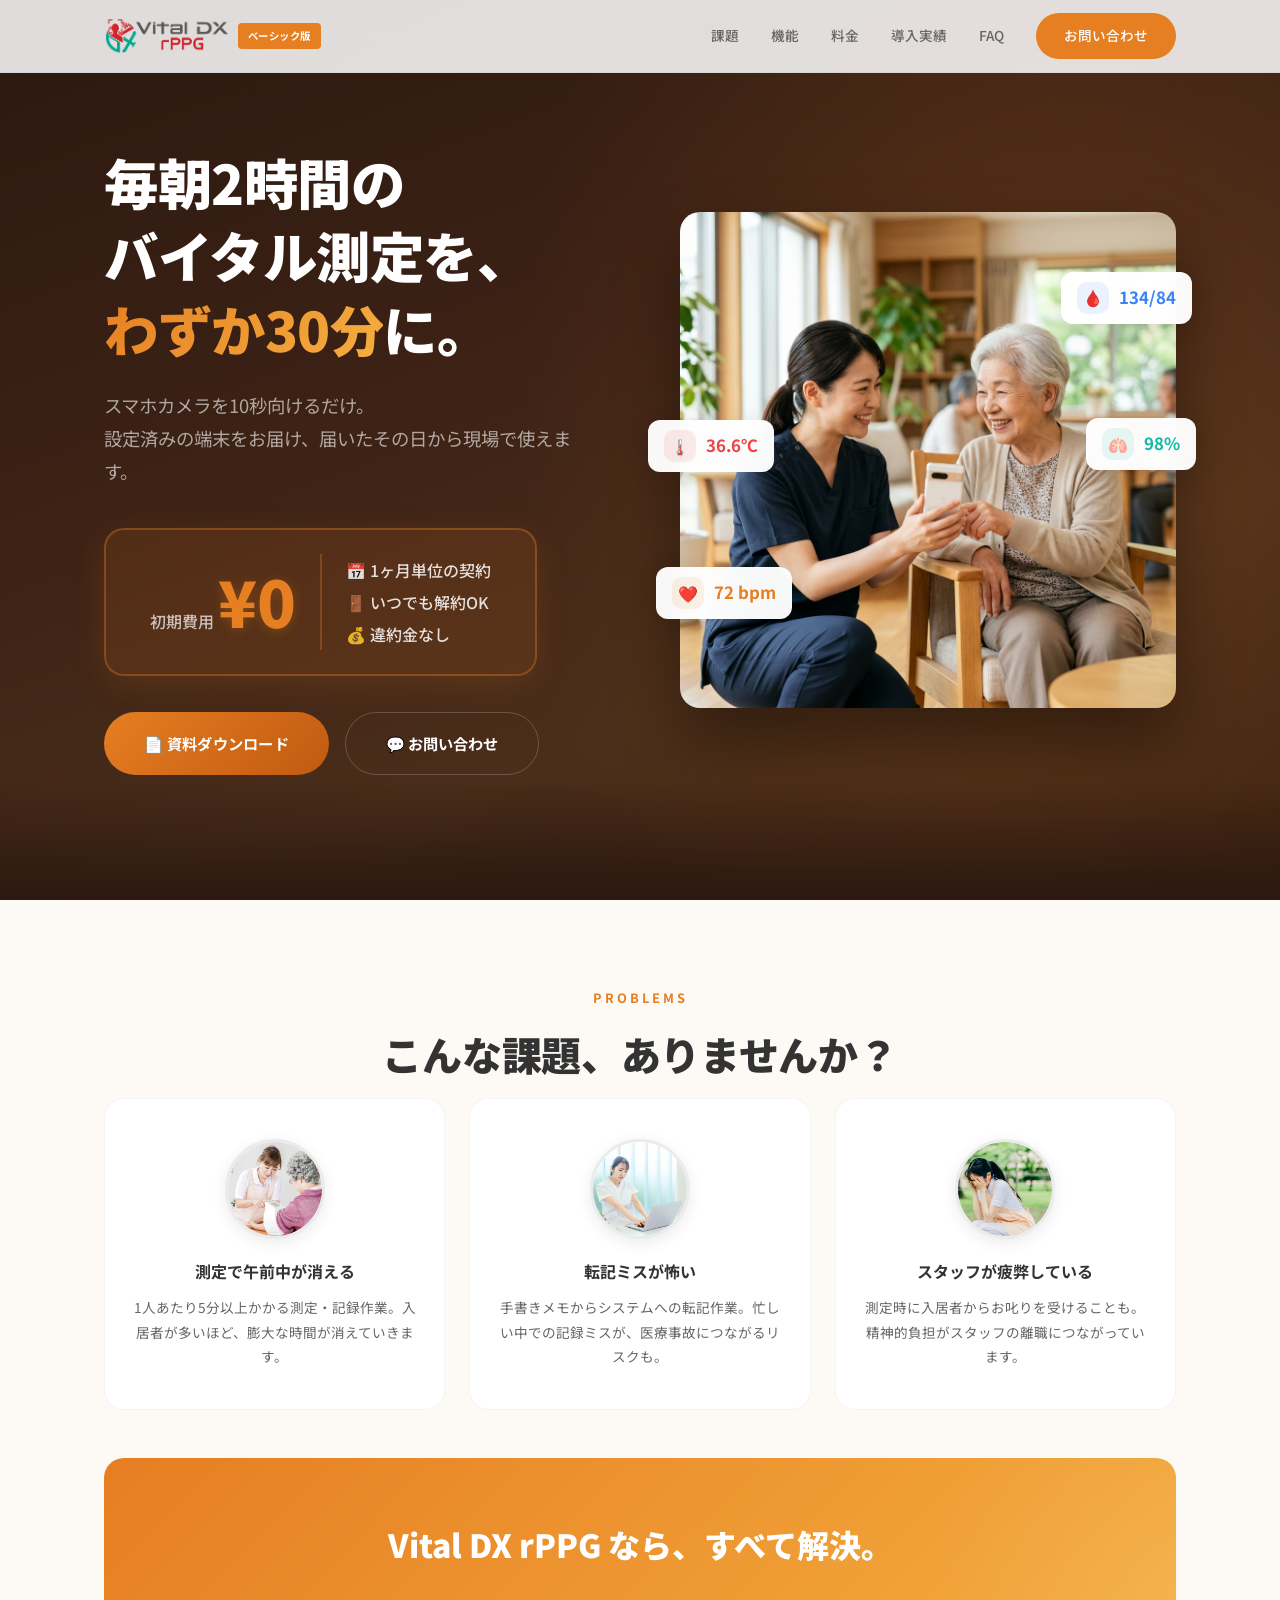
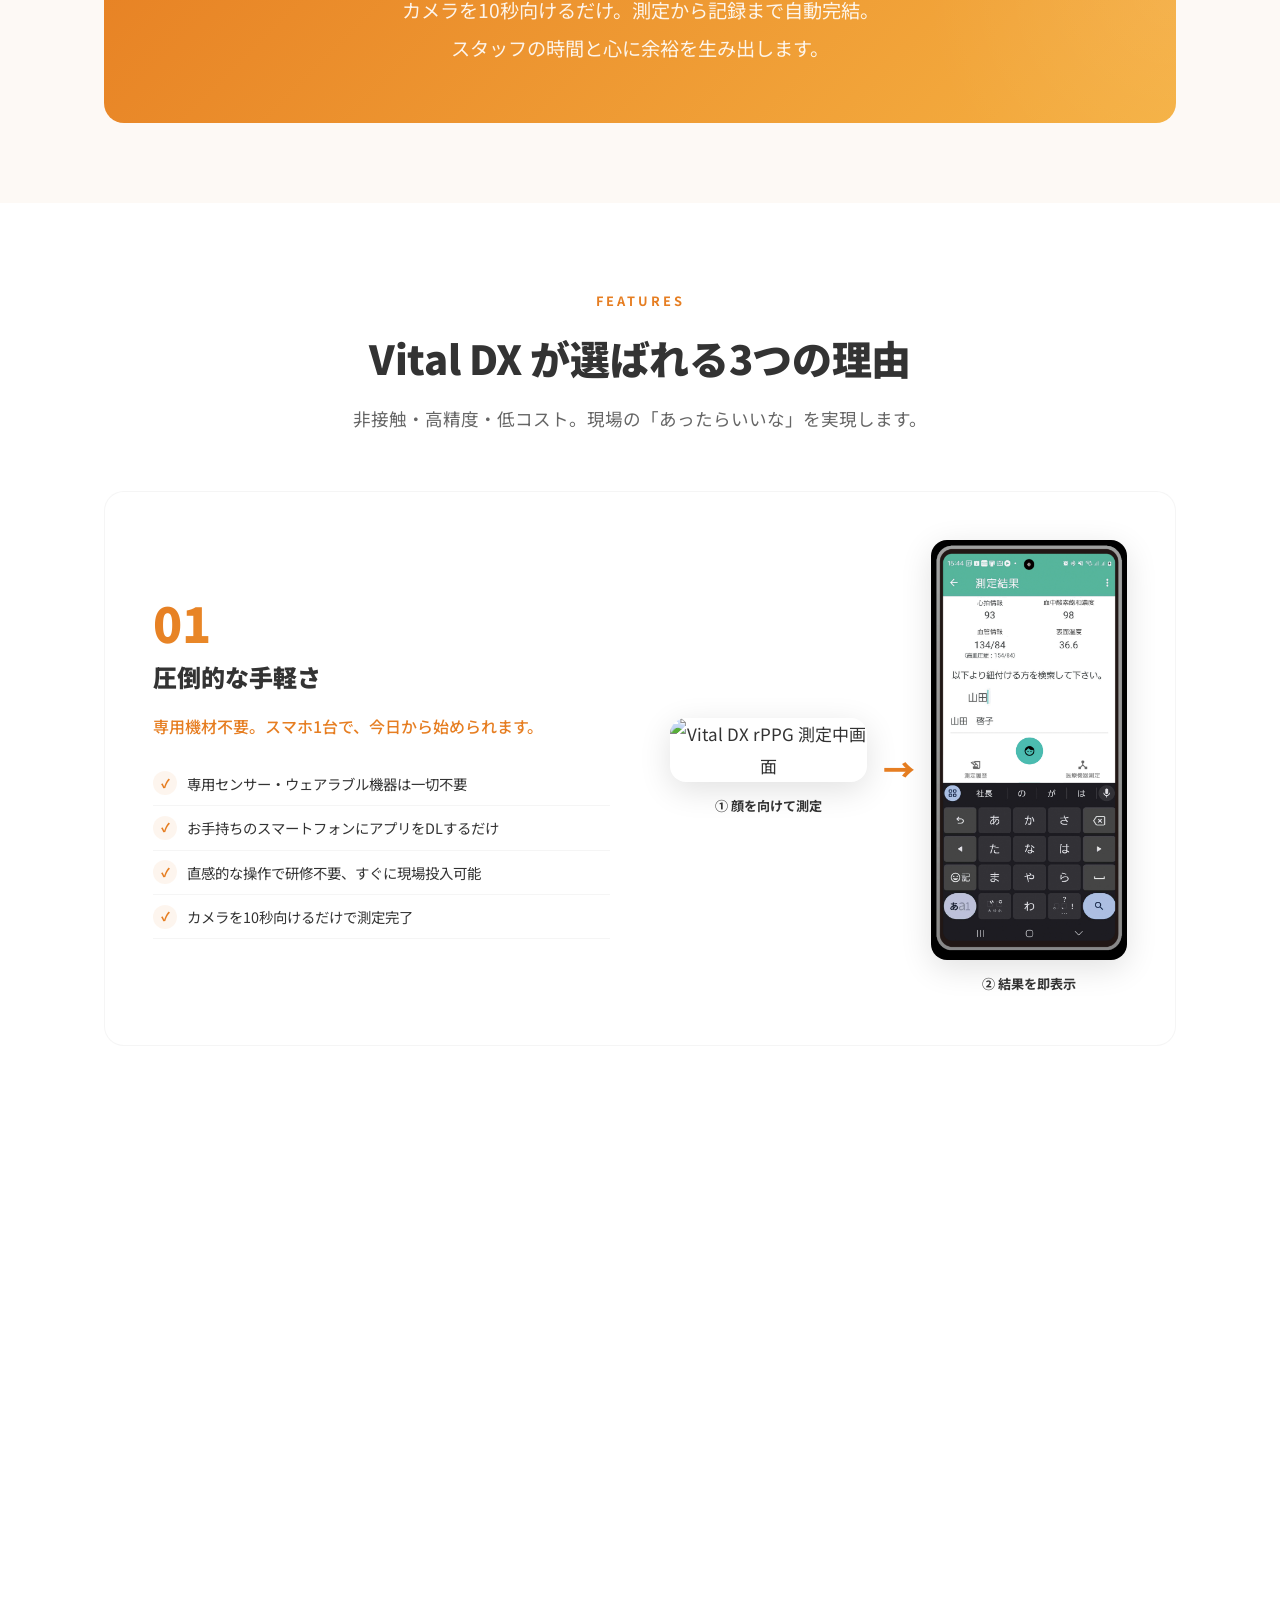
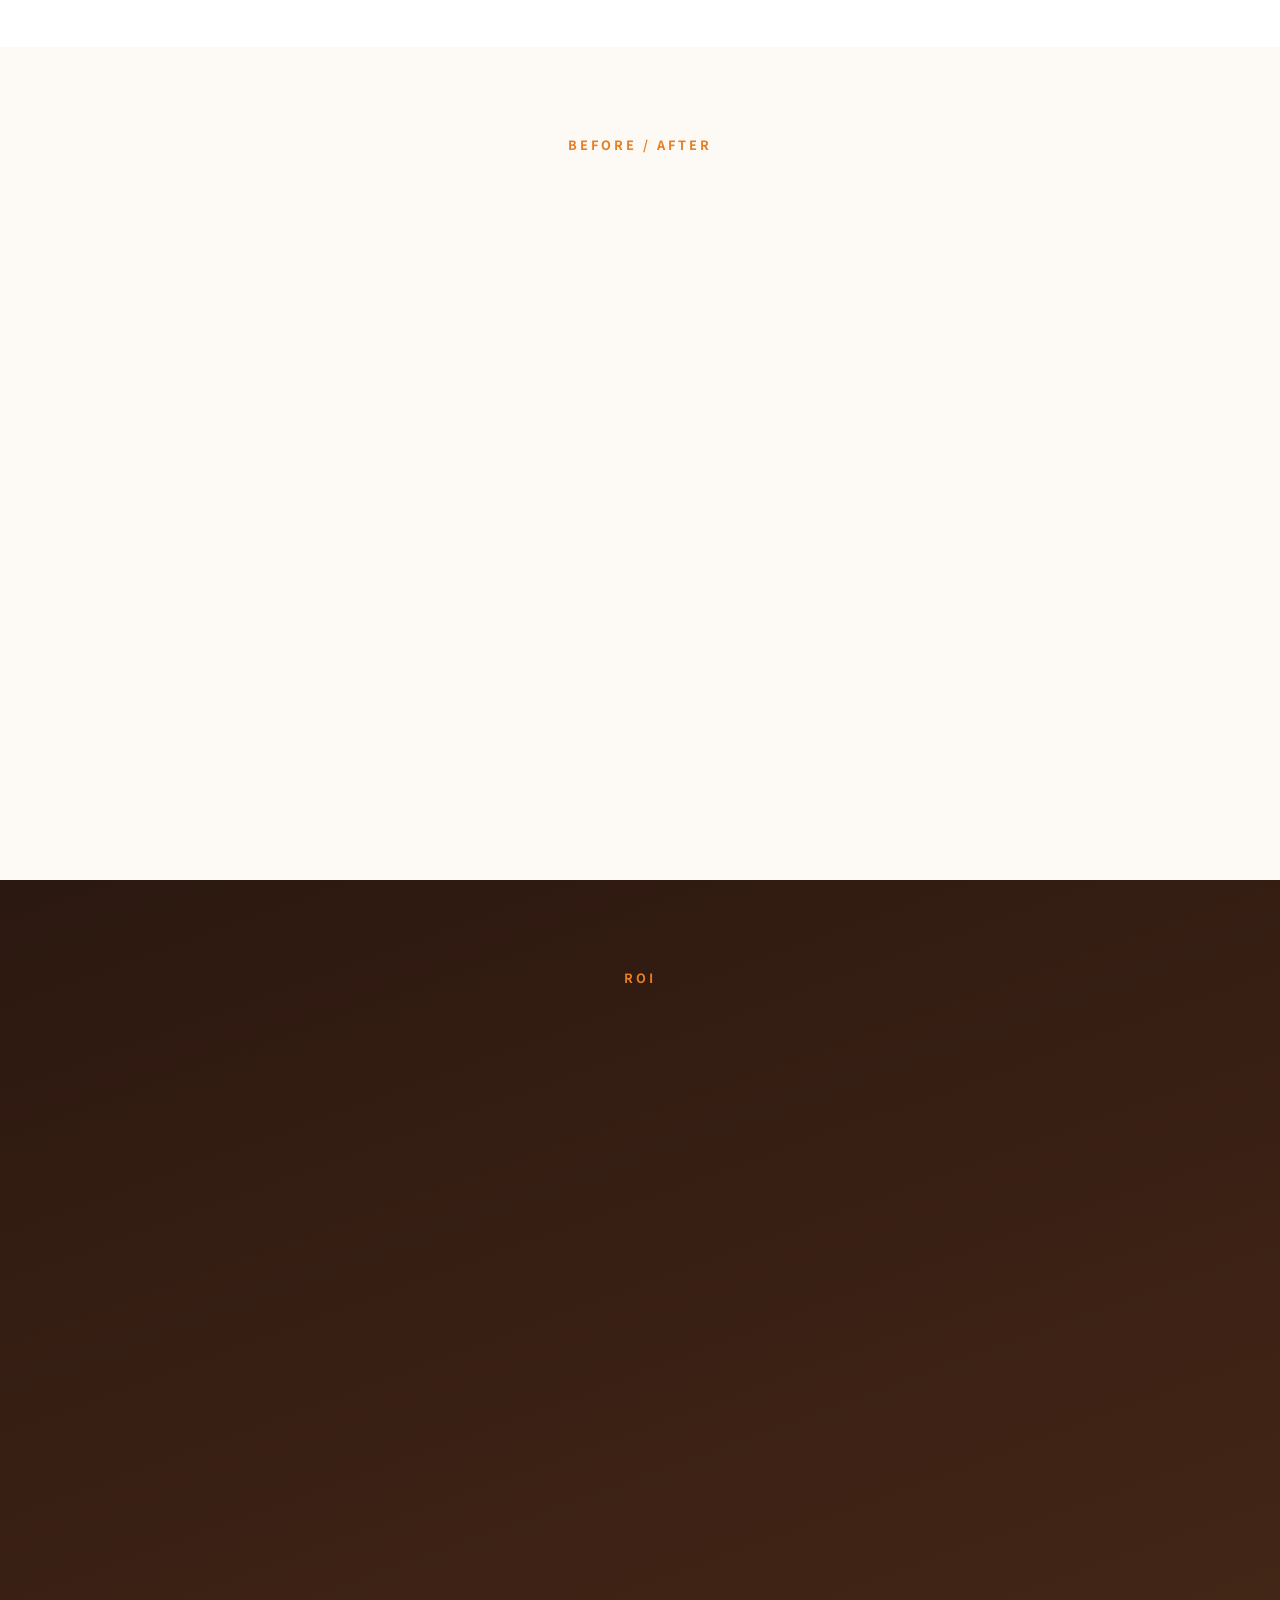
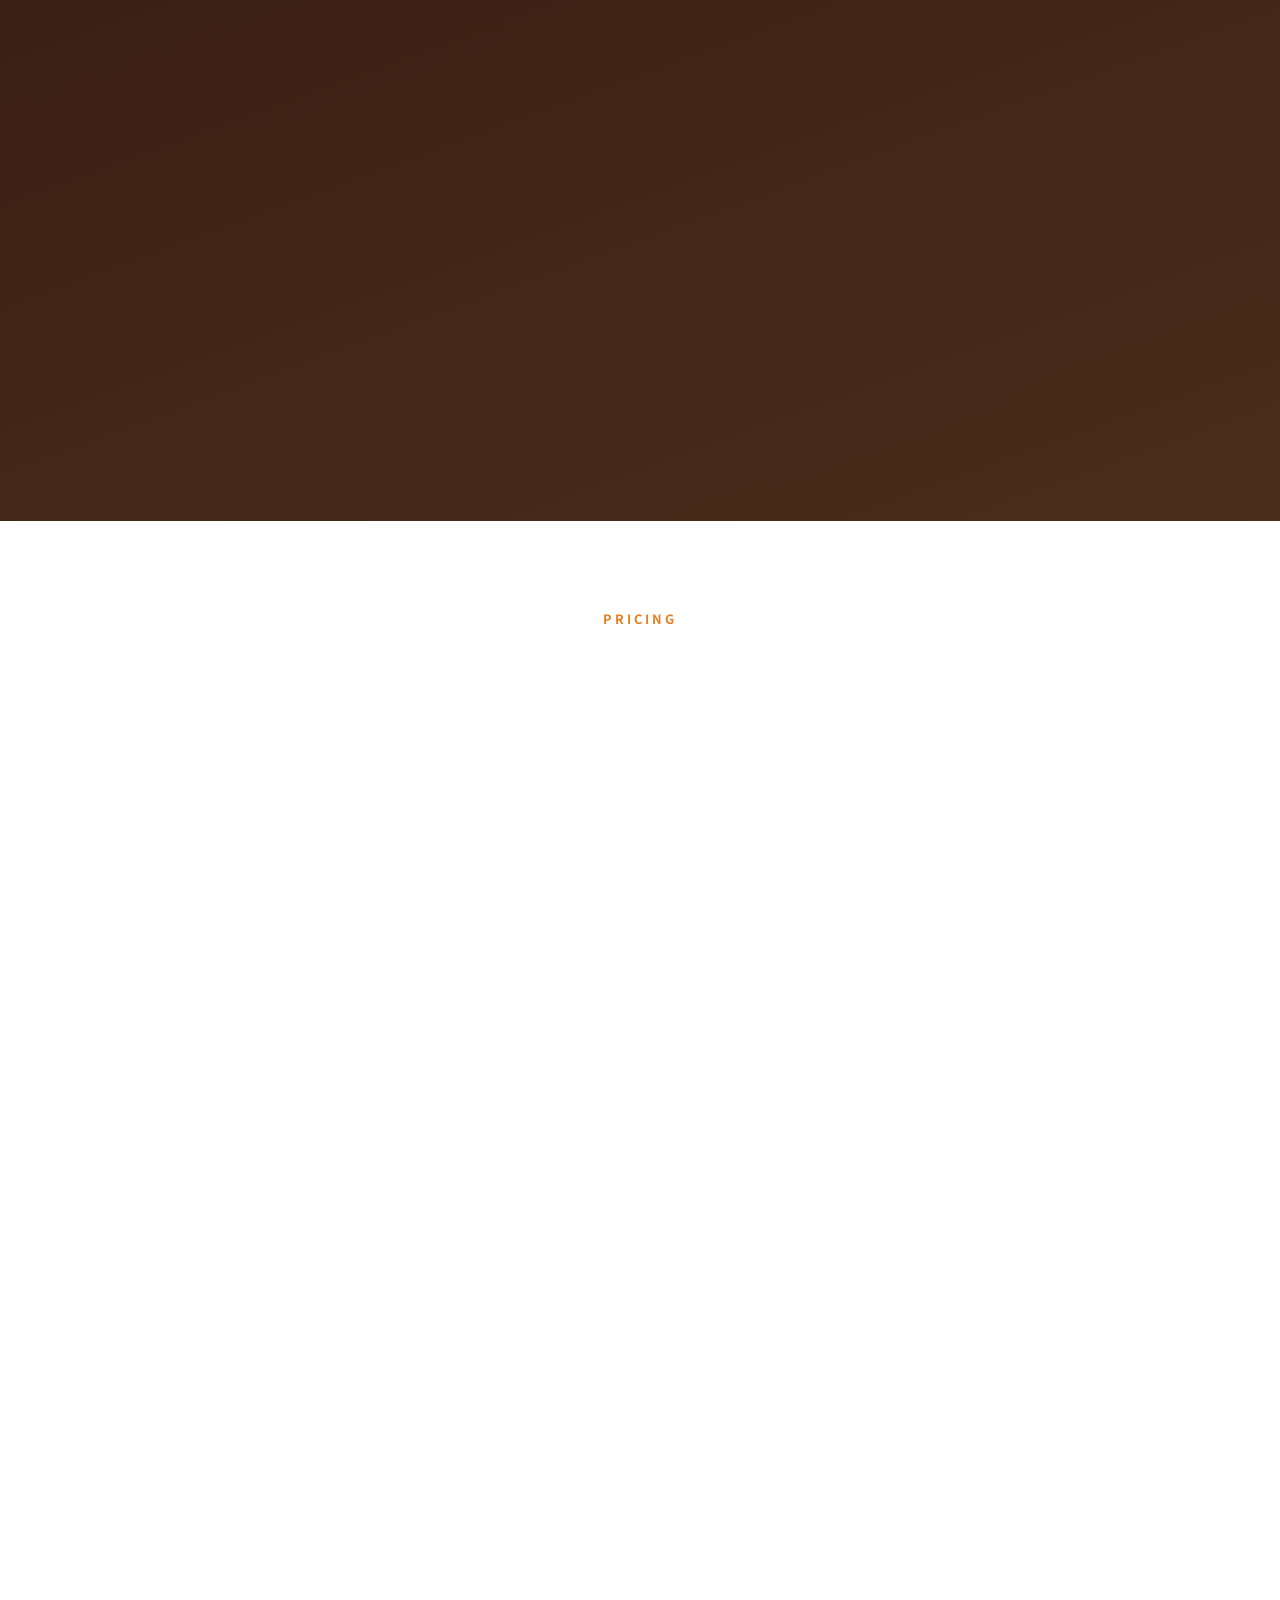
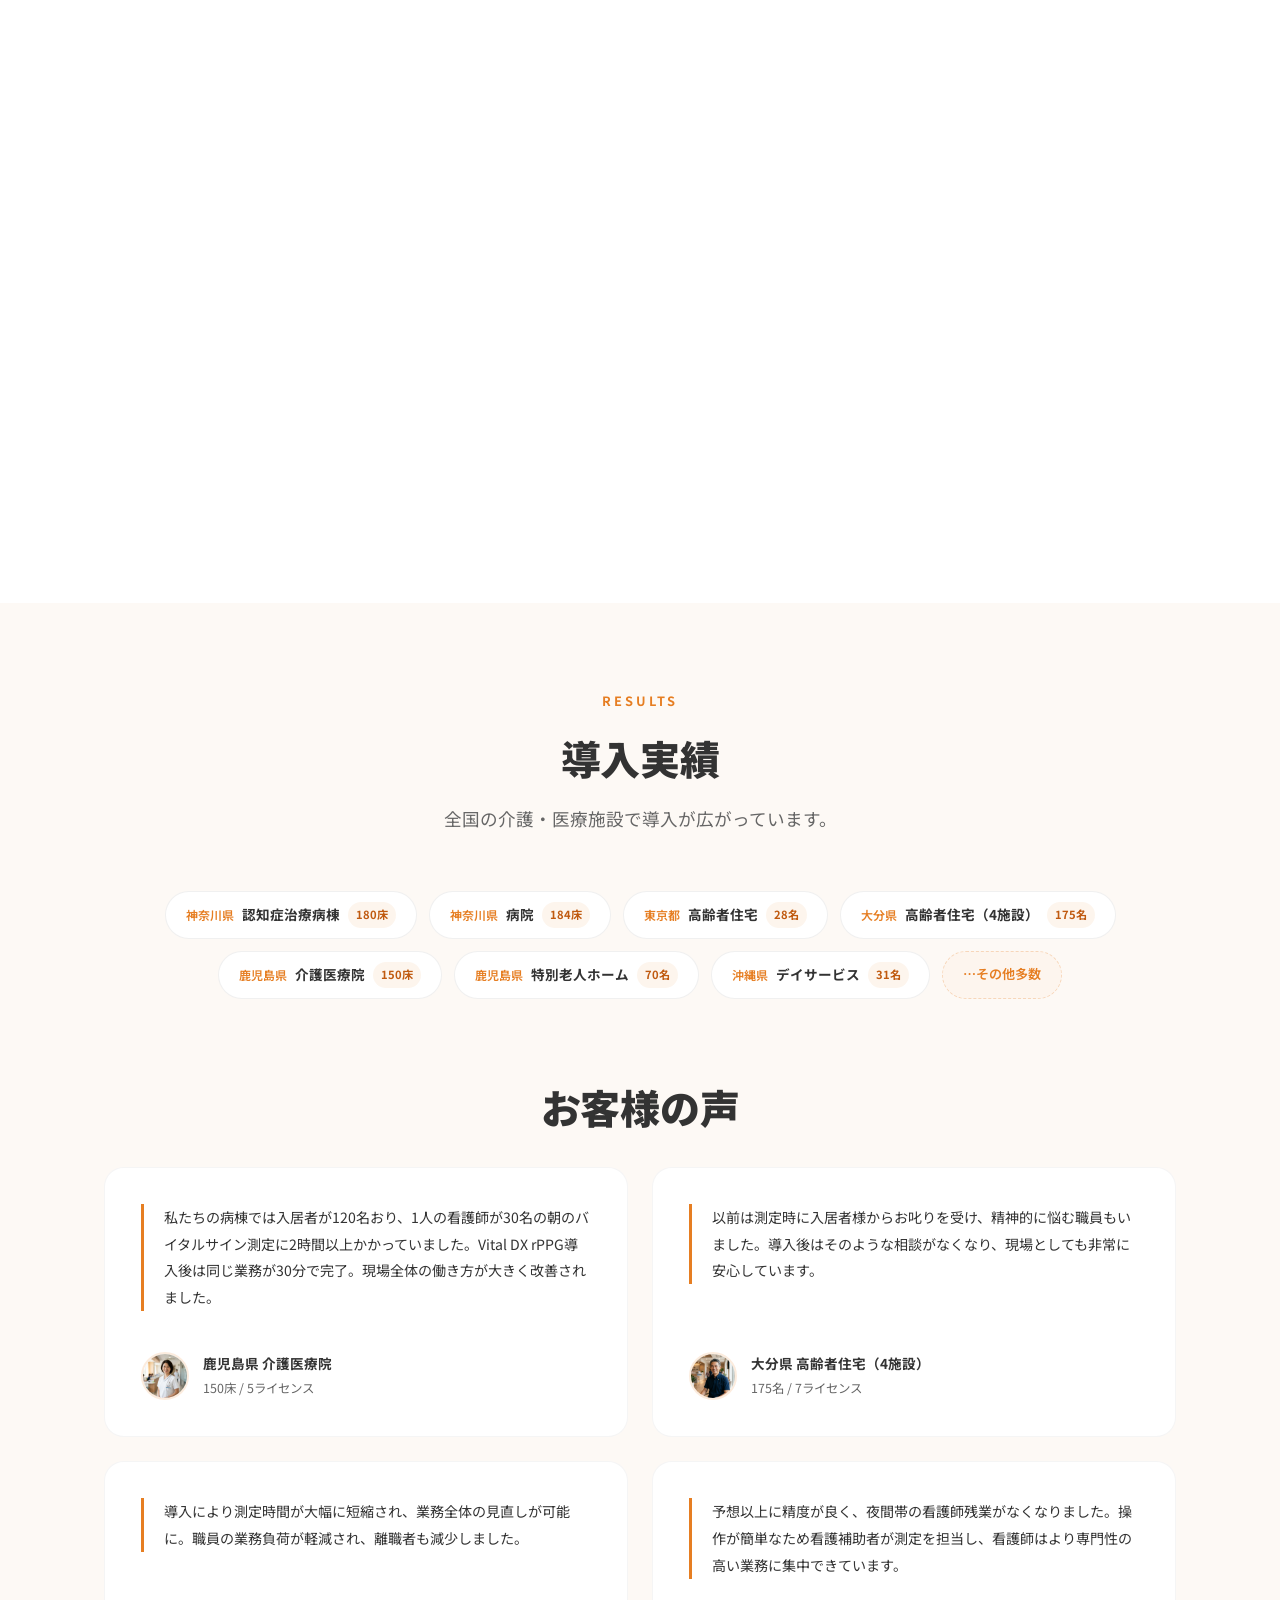
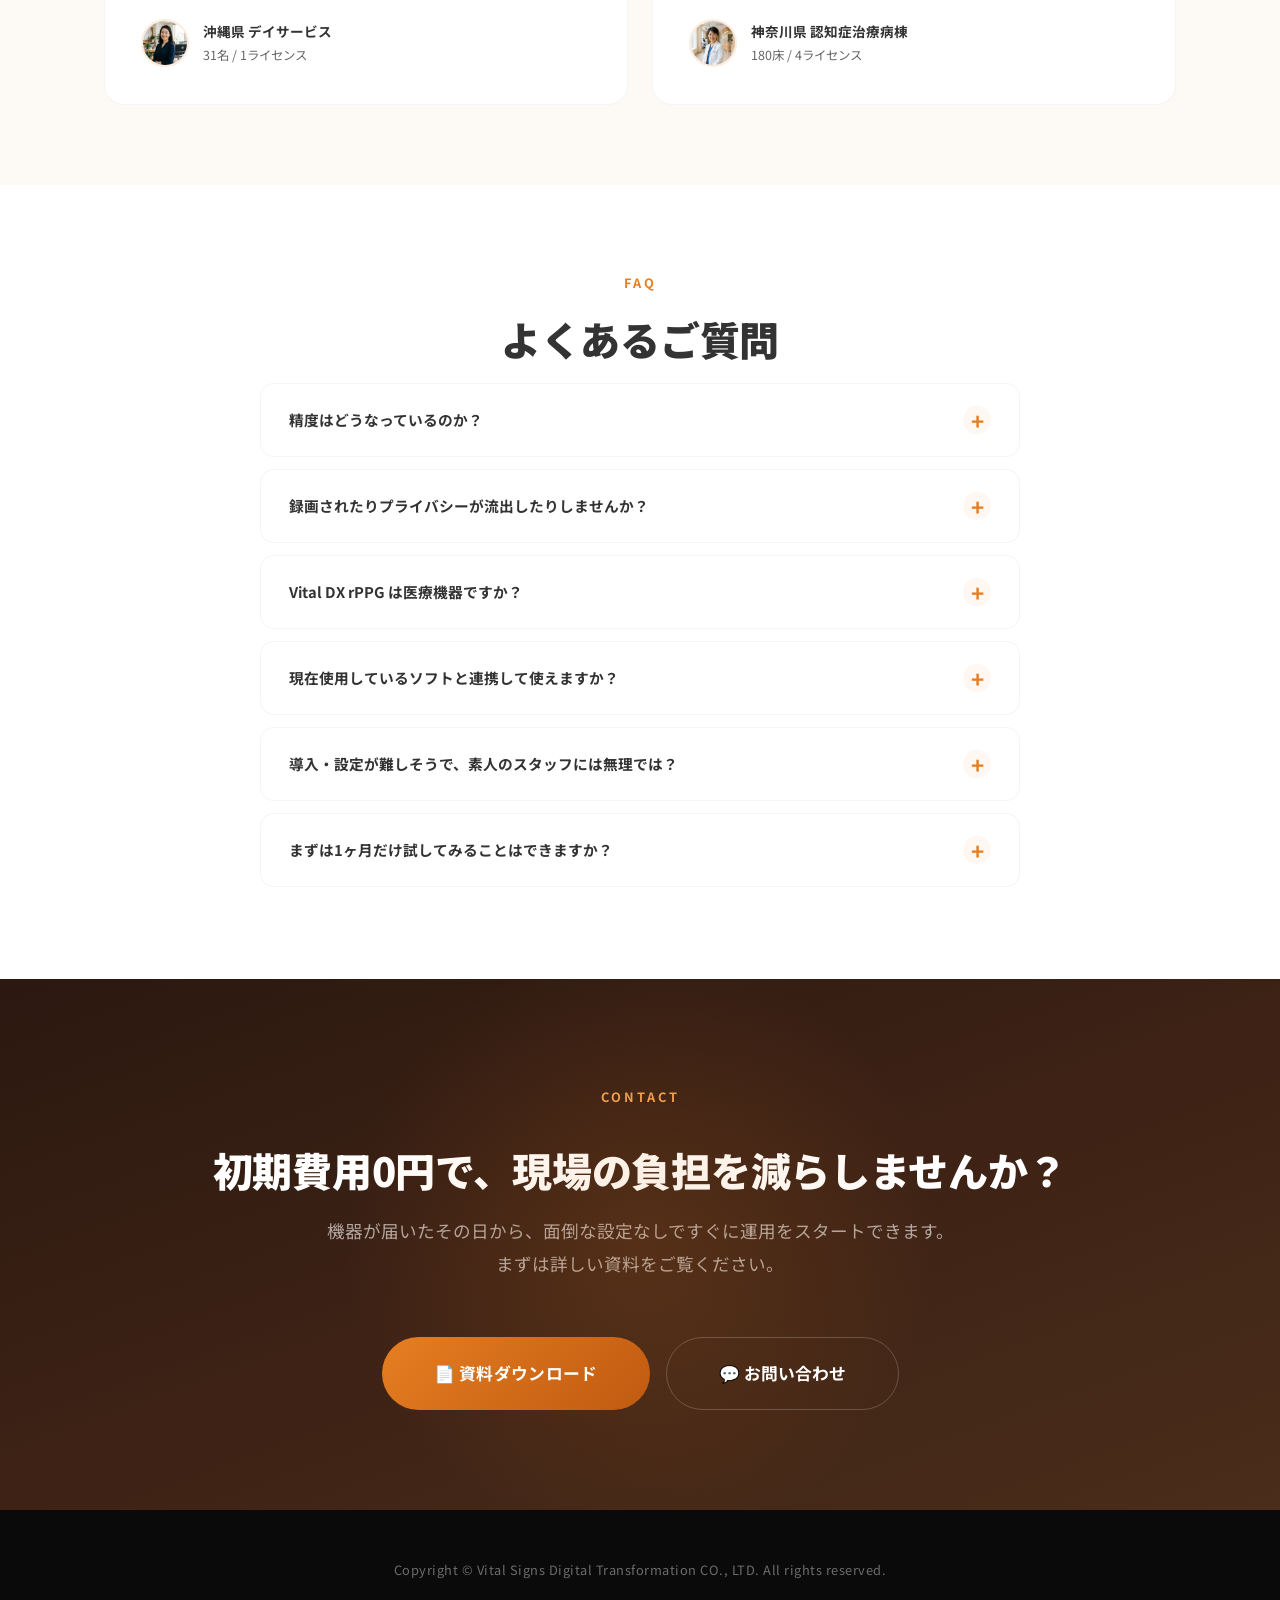
==== index.html @ c702f6b5 "Update index.html" ====
<!DOCTYPE html>
<html lang="ja">

<head>
  <meta charset="UTF-8">
  <meta name="viewport" content="width=device-width, initial-scale=1.0">
  <title>Vital DX rPPG | 非接触バイタル測定で介護現場を変える</title>
  <meta name="description" content="スマホカメラを10秒向けるだけ。バイタルサインの測定・記録を自動化し、介護スタッフの負担を大幅削減。初期費用¥0で今すぐ始められる介護DXクラウドサービス。">
  <link rel="stylesheet" href="styles.css">
</head>

<body>

  <header class="header" id="header">
    <div class="container">
      <a href="#" class="logo"><img src="images/logo/VitalDXrPPG-01.png" alt="Vital DX rPPG"
          class="logo-img"><span>ベーシック版</span></a>
      <nav class="nav" id="nav">
        <a href="#pain">課題</a>
        <a href="#features">機能</a>
        <a href="#pricing">料金</a>
        <a href="#results">導入実績</a>
        <a href="#faq">FAQ</a>
        <a href="https://forms.zohopublic.jp/vitaldx0/form/Untitled1/formperma/Fc3cBL9OxPFhltizhFcesuf-1lqNNftc95ltvo6Y7Xc"
          class="btn-nav" target="_blank">お問い合わせ</a>
      </nav>
      <button class="hamburger" id="hamburger" aria-label="メニュー"><span></span><span></span><span></span></button>
    </div>
  </header>

  <section class="hero" id="hero">
    <div class="container">
      <div class="hero-grid">
        <div class="hero-content">
          <h1>毎朝2時間の<br>バイタル測定を、<br><em>わずか30分</em>に。</h1>
          <p class="hero-sub">スマホカメラを10秒向けるだけ。<br>設定済みの端末をお届け、届いたその日から現場で使えます。</p>
          <div class="hero-price">
            <div style="text-align:center">
              <span class="label">初期費用</span>
              <span class="amount">¥0</span>
            </div>
            <div style="width:1.5px;align-self:stretch;background:rgba(230,126,34,.3)"></div>
            <div style="font-size:1rem;color:rgba(255,255,255,.85);line-height:2;font-weight:500">
              📅 1ヶ月単位の契約<br>🚪 いつでも解約OK<br>💰 違約金なし
            </div>
          </div>
          <div class="hero-cta">
            <a href="資料/vdxチラシ(軽).pdf" class="btn-primary" target="_blank">📄 資料ダウンロード</a>
            <a href="https://forms.zohopublic.jp/vitaldx0/form/Untitled1/formperma/Fc3cBL9OxPFhltizhFcesuf-1lqNNftc95ltvo6Y7Xc"
              class="btn-secondary" target="_blank">💬 お問い合わせ</a>
          </div>
        </div>
        <div class="hero-image">
          <img src="images/hero_v2.png" alt="Vital DX rPPGによる非接触バイタル測定">
          <div class="hero-float f1">
            <div class="icon green">❤️</div>
            <span style="font-size:1.05rem;font-weight:700;color:var(--primary)">72 bpm</span>
          </div>
          <div class="hero-float f2">
            <div class="icon blue">🩸</div>
            <span style="font-size:1.05rem;font-weight:700;color:#3b82f6">134/84</span>
          </div>
          <div class="hero-float f3">
            <div class="icon red">🌡️</div>
            <span style="font-size:1.05rem;font-weight:700;color:#ef4444">36.6℃</span>
          </div>
          <div class="hero-float f4">
            <div class="icon teal">🫁</div>
            <span style="font-size:1.05rem;font-weight:700;color:#14b8a6">98%</span>
          </div>
        </div>
      </div>
    </div>
  </section>

  <section class="section pain" id="pain">
    <div class="container text-center">
      <span class="section-label">PROBLEMS</span>
      <h2 class="section-title fade-in">こんな課題、ありませんか？</h2>
      <div class="pain-cards">
        <div class="pain-card fade-in">
          <div class="pain-img"><img src="images/problems-busy.jpg" alt="バイタル測定の様子"></div>
          <h3>測定で午前中が消える</h3>
          <p>1人あたり5分以上かかる測定・記録作業。入居者が多いほど、膨大な時間が消えていきます。</p>
        </div>
        <div class="pain-card fade-in">
          <div class="pain-img"><img src="images/problems-records.jpg" alt="記録作業の様子"></div>
          <h3>転記ミスが怖い</h3>
          <p>手書きメモからシステムへの転記作業。忙しい中での記録ミスが、医療事故につながるリスクも。</p>
        </div>
        <div class="pain-card fade-in">
          <div class="pain-img"><img src="images/problems-burnout.jpg" alt="スタッフの疲弊" style="object-position:45% 35%">
          </div>
          <h3>スタッフが疲弊している</h3>
          <p>測定時に入居者からお叱りを受けることも。精神的負担がスタッフの離職につながっています。</p>
        </div>
      </div>
      <div class="solution-box fade-in">
        <h3>Vital DX rPPG なら、すべて解決。</h3>
        <p>カメラを10秒向けるだけ。測定から記録まで自動完結。<br>スタッフの時間と心に余裕を生み出します。</p>
      </div>
    </div>
  </section>

  <section class="section" id="features">
    <div class="container">
      <div class="text-center">
        <span class="section-label">FEATURES</span>
        <h2 class="section-title fade-in">Vital DX が選ばれる3つの理由</h2>
        <p class="section-desc fade-in">非接触・高精度・低コスト。現場の「あったらいいな」を実現します。</p>
      </div>
      <div class="feature-detail fade-in">
        <div class="feature-detail-content">
          <div class="feature-num">01</div>
          <h3>圧倒的な手軽さ</h3>
          <p class="feature-lead">専用機材不要。スマホ1台で、今日から始められます。</p>
          <ul class="feature-list">
            <li>専用センサー・ウェアラブル機器は一切不要</li>
            <li>お手持ちのスマートフォンにアプリをDLするだけ</li>
            <li>直感的な操作で研修不要、すぐに現場投入可能</li>
            <li>カメラを10秒向けるだけで測定完了</li>
          </ul>
        </div>
        <div class="feature-detail-image">
          <div class="app-flow">
            <div class="app-flow-step">
              <img src="images/f_vdxrppg_ui-01.jpg" alt="Vital DX rPPG 測定中画面" class="app-screenshot">
              <span class="app-flow-label">① 顔を向けて測定</span>
            </div>
            <div class="app-flow-arrow">→</div>
            <div class="app-flow-step">
              <img src="images/f_vdxrppg_ui-03.jpg" alt="Vital DX rPPG 測定結果画面" class="app-screenshot">
              <span class="app-flow-label">② 結果を即表示</span>
            </div>
          </div>
        </div>
      </div>
      <div class="features-sub-grid fade-in">
        <div class="feature-sub-card">
          <div class="feature-num">02</div>
          <h3>高精度なAI解析</h3>
          <p class="feature-lead">最先端rPPG技術で非接触バイタル測定を実現</p>
          <div class="feature-tags">
            <span class="tag">rPPG技術</span>
            <span class="tag">心拍数</span>
            <span class="tag">血圧</span>
            <span class="tag">SpO2</span>
            <span class="tag">呼吸数</span>
          </div>
          <p class="feature-sub-text">カメラで撮影した顔の微細な色変化をAIが解析し、心拍数・血圧・SpO2・呼吸数を高精度に算出。接触型デバイスに匹敵する精度を、カメラだけで実現します。</p>
        </div>
        <div class="feature-sub-card">
          <div class="feature-num">03</div>
          <h3>運用コスト ¥0〜</h3>
          <p class="feature-lead">稟議不要・セルフ導入で、リスクなくDX化</p>
          <div class="feature-tags">
            <span class="tag">初期費用¥0</span>
            <span class="tag">稟議不要</span>
            <span class="tag">即日導入</span>
          </div>
          <p class="feature-sub-text">ベーシック版は初期費用¥0、月額¥28,000/ライセンス。高額な機器投資や複雑な導入プロセスは不要。申し込んだその日から測定を開始できます。</p>
        </div>
      </div>
      <div class="section-cta fade-in">
        <a href="資料/vdxチラシ(軽).pdf" class="btn-primary" target="_blank">📄 資料ダウンロード</a>
      </div>
    </div>
  </section>

  <section class="section before-after" id="before-after">
    <div class="container">
      <div class="text-center">
        <span class="section-label">BEFORE / AFTER</span>
        <h2 class="section-title fade-in">導入で、現場はこう変わる</h2>
        <p class="section-desc fade-in">午前中のスケジュールが劇的に改善。生まれた時間を、入居者のケアに。</p>
      </div>
      <div class="gantt-section fade-in" id="ganttSection">
        <div class="gantt-block">
          <div class="gantt-label gantt-label-before" id="ganttLabel">❌ 導入前</div>
          <div class="gantt-chart">
            <div class="gantt-timeline">
              <span>7:00</span><span>8:00</span><span>9:00</span><span>10:00</span><span>11:00</span><span>12:00</span>
            </div>
            <div class="gantt-row"><span class="gantt-name">Aさん</span>
              <div class="gantt-bars">
                <div class="gantt-bar vital anim-bar" data-before-left="10" data-before-width="24" data-after-left="10"
                  data-after-width="6">バイタルサイン<br>測定</div>
                <div class="gantt-bar other anim-bar" data-before-left="36" data-before-width="20" data-after-left="18"
                  data-after-width="20">口腔ケア</div>
                <div class="gantt-bar rec anim-bar" data-before-left="58" data-before-width="22" data-after-left="40"
                  data-after-width="22">レクレーション</div>
                <div class="gantt-bar desk anim-bar" data-before-left="82" data-before-width="16" data-after-left="64"
                  data-after-width="10">記録</div>
                <div class="gantt-bar qol anim-bar effect-bar" data-before-left="76" data-before-width="0"
                  data-after-left="76" data-after-width="24">時間創出</div>
              </div>
            </div>
            <div class="gantt-row"><span class="gantt-name">Bさん</span>
              <div class="gantt-bars">
                <div class="gantt-bar vital anim-bar" data-before-left="6" data-before-width="28" data-after-left="6"
                  data-after-width="6">バイタルサイン<br>測定</div>
                <div class="gantt-bar other anim-bar" data-before-left="36" data-before-width="24" data-after-left="14"
                  data-after-width="24">入浴介助</div>
                <div class="gantt-bar rec anim-bar" data-before-left="62" data-before-width="20" data-after-left="40"
                  data-after-width="22">レクレーション</div>
                <div class="gantt-bar desk anim-bar" data-before-left="84" data-before-width="14" data-after-left="64"
                  data-after-width="10">申送り</div>
                <div class="gantt-bar qol anim-bar effect-bar" data-before-left="76" data-before-width="0"
                  data-after-left="76" data-after-width="24">時間創出</div>
              </div>
            </div>
            <div class="gantt-row"><span class="gantt-name">Cさん</span>
              <div class="gantt-bars">
                <div class="gantt-bar vital anim-bar" data-before-left="14" data-before-width="26" data-after-left="14"
                  data-after-width="6">バイタルサイン<br>測定</div>
                <div class="gantt-bar other anim-bar" data-before-left="42" data-before-width="18" data-after-left="22"
                  data-after-width="18">処置</div>
                <div class="gantt-bar rec anim-bar" data-before-left="62" data-before-width="20" data-after-left="42"
                  data-after-width="22">見守り</div>
                <div class="gantt-bar desk anim-bar" data-before-left="84" data-before-width="14" data-after-left="66"
                  data-after-width="10">記録</div>
                <div class="gantt-bar qol anim-bar effect-bar" data-before-left="78" data-before-width="0"
                  data-after-left="78" data-after-width="22">時間創出</div>
              </div>
            </div>
          </div>
          <div class="gantt-effects" id="ganttEffects">
            <div class="gantt-effect effect1">
              <span class="effect-icon">⏱️</span>
              <span class="effect-label">効果①</span>
              <span class="effect-text">測定時間を大幅短縮<br>5分 → わずか10秒</span>
            </div>
            <div class="gantt-effect effect2">
              <span class="effect-icon">💡</span>
              <span class="effect-label">効果②</span>
              <span class="effect-text">業務の前倒しによる新たな<br>業務時間を創出</span>
            </div>
            <div class="gantt-effect effect3">
              <span class="effect-icon">🕐</span>
              <span class="effect-label">効果③</span>
              <span class="effect-text">業務の前倒しにより<br>新しい時間を確保</span>
            </div>
          </div>
        </div>
      </div>
      <div class="gantt-legend fade-in">
        <span><i class="dot vital"></i>バイタルサイン測定（従来）</span>
        <span><i class="dot vital-after"></i>非接触測定（導入後）</span>
        <span><i class="dot other"></i>ケア業務</span>
        <span><i class="dot rec"></i>レクレーション・見守り</span>
        <span><i class="dot qol"></i>新たな業務時間の創出</span>
      </div>
    </div>
  </section>

  <section class="section roi-section" id="roi">
    <div class="container">
      <div class="text-center">
        <span class="section-label">ROI</span>
        <h2 class="section-title fade-in">導入したその月から、元が取れる。</h2>
        <p class="section-desc fade-in">初期費用¥0。月額コストを上回る削減効果が、初月から生まれます。</p>
      </div>

      <div class="roi-chart-block fade-in">
        <h3 class="roi-chart-heading">導入効果のメリット 〜工数・コスト削減〜 <small>（30名規模の施設の場合）</small></h3>

        <div class="roi-chart-layout">
          <div class="roi-bar-group">
            <div class="roi-bar-label">導入前</div>
            <div class="roi-bar roi-bar-before" style="height:260px">
              <div class="roi-bar-segment seg-vital" style="flex:5">
                <span>バイタル測定</span>
                <strong>2時間</strong>
              </div>
              <div class="roi-bar-segment seg-record" style="flex:1.5">
                <span>記録・入力</span>
              </div>
            </div>
            <div class="roi-bar-total">計 約2.5時間</div>
          </div>

          <div class="roi-chart-center">
            <div class="roi-reduction-badge">
              <span class="roi-reduction-sub">業務時間</span>
              <span class="roi-reduction-num"><span class="count-up" data-target="75">0</span><small>%</small></span>
              <span class="roi-reduction-text">短縮!!</span>
            </div>
            <div class="roi-chart-arrow">
              <svg width="80" height="24" viewBox="0 0 80 24">
                <path d="M0 12h68l-8-8M68 12l-8 8" fill="none" stroke="var(--primary)" stroke-width="2.5"
                  stroke-linecap="round" stroke-linejoin="round" />
              </svg>
            </div>
          </div>

          <div class="roi-bar-group">
            <div class="roi-bar-label roi-bar-label-after">導入後</div>
            <div class="roi-bar roi-bar-after" style="height:65px">
              <div class="roi-bar-segment seg-vital-after">
                <strong>30分</strong>
              </div>
            </div>
            <div class="roi-bar-total roi-bar-total-after">計 約30分</div>
          </div>

          <div class="roi-chart-features">
            <div class="roi-feature-point">
              <span class="roi-fp-num">効果1</span>
              <span class="roi-fp-text">1人あたりの測定時間<br><strong>5分 → わずか10秒</strong></span>
            </div>
            <div class="roi-feature-point">
              <span class="roi-fp-num">効果2</span>
              <span class="roi-fp-text">記録・入力作業を自動化<br><strong>手書き・転記が不要に</strong></span>
            </div>
            <div class="roi-feature-point">
              <span class="roi-fp-num">効果3</span>
              <span class="roi-fp-text">年間の削減時間<br><strong><span class="count-up"
                    data-target="548">0</span>時間</strong>（1日90分×365日）</span>
            </div>
          </div>
        </div>

        <div class="roi-cost-divider"></div>
        <h4 class="roi-cost-heading">💰 月額コストの比較</h4>
        <div class="roi-cost-layout">
          <div class="roi-cost-bar-group">
            <div class="roi-cost-tag roi-cost-tag-before">導入前</div>
            <div class="roi-cost-bar roi-cost-before">
              <div class="roi-cost-fill" style="width:100%">
                <span>人件費</span>
              </div>
              <div class="roi-cost-amount">月額 約<strong>91,000</strong>円</div>
            </div>
          </div>
          <div class="roi-cost-bar-group">
            <div class="roi-cost-tag roi-cost-tag-after">導入後</div>
            <div class="roi-cost-bar roi-cost-after">
              <div class="roi-cost-fill roi-cost-fill-license" style="width:47%">
                <span>ライセンス</span>
              </div>
              <div class="roi-cost-fill roi-cost-fill-op" style="width:15%">
                <span>運用</span>
              </div>
              <div class="roi-cost-amount">月額 約<strong>43,000</strong>円</div>
            </div>
          </div>
          <div class="roi-cost-result">
            <span class="roi-cost-result-label">毎月の削減額</span>
            <span class="roi-cost-result-num">約<span class="count-up"
                data-target="48">0</span>,000円<small>おトク</small></span>
            <span class="roi-cost-result-sub">年間換算 約57万円の削減効果</span>
          </div>
        </div>
      </div>

    </div>
  </section>

  <section class="section" id="pricing">
    <div class="container text-center">
      <span class="section-label">PRICING</span>
      <h2 class="section-title fade-in">料金プラン</h2>
      <p class="section-desc fade-in">初期費用¥0・年間縛りなし。1ヶ月単位の契約で、リスクなく始められます。</p>
      <div class="pricing-grid">
        <div class="price-card recommended fade-in">
          <div class="price-badge">おすすめ・まずはここから</div>
          <h3>ベーシック版</h3>
          <p class="subtitle">セルフ導入・稟議不要</p>
          <div class="price">¥0<small> / 初期費用</small></div>
          <p class="monthly">月額 ¥28,000<small style="font-weight:400;color:var(--text-light)"> /ライセンス</small></p>
          <ul>
            <li>非接触バイタル測定（基本機能）</li>
            <li>セルフ導入ですぐ開始</li>
            <li>スマホアプリで簡単操作</li>
            <li class="disabled">導入支援・サポート<span class="option-tag">オプション</span></li>
            <li class="disabled">介護記録ソフト連携<span class="option-tag">オプション</span></li>
            <li class="disabled">異常時通知（LINE等）<span class="option-tag">オプション</span></li>
            <li class="disabled">CSVダウンロード<span class="option-tag">オプション</span></li>
            <li class="disabled">データ保存・測定回数<span class="limit-tag">上限あり</span></li>
          </ul>
          <div class="contract-note basic-note">
            <p>🔓 年間縛りなし ｜ 📅 1ヶ月単位 ｜ 🚪 いつでも解約OK ｜ 💰 違約金なし</p>
          </div>
          <a href="https://forms.zohopublic.jp/vitaldx0/form/Untitled1/formperma/Fc3cBL9OxPFhltizhFcesuf-1lqNNftc95ltvo6Y7Xc"
            class="btn-primary" target="_blank">お問い合わせ →</a>
        </div>
        <div class="price-card premium fade-in">
          <div class="price-badge premium-badge">全機能・フルサポート</div>
          <h3>プレミアム版</h3>
          <p class="subtitle">導入支援・全機能標準付帯</p>
          <div class="price">¥700,000<small> / 初期費用</small></div>
          <p class="monthly">月額 応相談<small style="font-weight:400;color:var(--text-light)"> /施設</small></p>
          <ul>
            <li>非接触バイタル測定（フル機能）</li>
            <li class="highlight-feature">専任担当によるVIP導入支援</li>
            <li class="highlight-feature">介護記録ソフト連携 標準付帯</li>
            <li class="highlight-feature">異常時通知（LINE等）標準付帯</li>
            <li class="highlight-feature">CSVダウンロード 標準付帯</li>
            <li class="highlight-feature">CDC機能 標準付帯</li>
            <li class="highlight-feature">データ保存 永久・無制限</li>
            <li class="highlight-feature">測定回数 無制限</li>
            <li class="highlight-feature">月末レポート郵送</li>
          </ul>
          <div class="contract-note premium-note">
            <p>📋 年間契約 ｜ 専任担当による手厚いサポート付き</p>
          </div>
          <a href="https://zcform.jp/glxtX" class="btn-outline" target="_blank">お問い合わせ →</a>
        </div>
      </div>

      <h3 class="steps-title fade-in">かんたん3ステップで導入</h3>
      <div class="steps fade-in">
        <div class="step">
          <div class="step-icon">📝</div>
          <div class="step-num-sub">STEP 1</div>
          <h4>お申し込み</h4>
          <p>Webフォームから<br>最短1分で完了</p>
        </div>
        <div class="step-arrow">→</div>
        <div class="step">
          <div class="step-icon">📦</div>
          <div class="step-num-sub">STEP 2</div>
          <h4>機器の到着</h4>
          <p>設定済みの端末を<br>お届け</p>
        </div>
        <div class="step-arrow">→</div>
        <div class="step">
          <div class="step-icon">🚀</div>
          <div class="step-num-sub">STEP 3</div>
          <h4>即日開始</h4>
          <p>届いたその日から<br>すぐ使える</p>
        </div>
      </div>
    </div>
  </section>

  <section class="section results" id="results">
    <div class="container">
      <div class="text-center">
        <span class="section-label">RESULTS</span>
        <h2 class="section-title fade-in">導入実績</h2>
        <p class="section-desc fade-in">全国の介護・医療施設で導入が広がっています。</p>
      </div>

      <div class="facility-strip fade-in">
        <div class="facility-pill">
          <span class="pill-location">神奈川県</span>
          <span class="pill-name">認知症治療病棟</span>
          <span class="pill-scale">180床</span>
        </div>
        <div class="facility-pill">
          <span class="pill-location">神奈川県</span>
          <span class="pill-name">病院</span>
          <span class="pill-scale">184床</span>
        </div>
        <div class="facility-pill">
          <span class="pill-location">東京都</span>
          <span class="pill-name">高齢者住宅</span>
          <span class="pill-scale">28名</span>
        </div>
        <div class="facility-pill">
          <span class="pill-location">大分県</span>
          <span class="pill-name">高齢者住宅（4施設）</span>
          <span class="pill-scale">175名</span>
        </div>
        <div class="facility-pill">
          <span class="pill-location">鹿児島県</span>
          <span class="pill-name">介護医療院</span>
          <span class="pill-scale">150床</span>
        </div>
        <div class="facility-pill">
          <span class="pill-location">鹿児島県</span>
          <span class="pill-name">特別老人ホーム</span>
          <span class="pill-scale">70名</span>
        </div>
        <div class="facility-pill">
          <span class="pill-location">沖縄県</span>
          <span class="pill-name">デイサービス</span>
          <span class="pill-scale">31名</span>
        </div>
        <div class="facility-pill pill-more">
          <span class="pill-name">…その他多数</span>
        </div>
      </div>

      <h3 class="section-title text-center fade-in" style="margin-top:80px;margin-bottom:32px">お客様の声</h3>
      <div class="testimonials">
        <div class="testimonial fade-left">
          <blockquote>私たちの病棟では入居者が120名おり、1人の看護師が30名の朝のバイタルサイン測定に2時間以上かかっていました。Vital DX
            rPPG導入後は同じ業務が30分で完了。現場全体の働き方が大きく改善されました。</blockquote>
          <div class="testimonial-author">
            <img src="images/t_nurse.png" alt="施設担当者" width="48" height="48">
            <div>
              <div class="name">鹿児島県 介護医療院</div>
              <div class="role">150床 / 5ライセンス</div>
            </div>
          </div>
        </div>
        <div class="testimonial fade-right">
          <blockquote>以前は測定時に入居者様からお叱りを受け、精神的に悩む職員もいました。導入後はそのような相談がなくなり、現場としても非常に安心しています。</blockquote>
          <div class="testimonial-author">
            <img src="images/t_director.png" alt="施設担当者" width="48" height="48">
            <div>
              <div class="name">大分県 高齢者住宅（4施設）</div>
              <div class="role">175名 / 7ライセンス</div>
            </div>
          </div>
        </div>
        <div class="testimonial fade-left">
          <blockquote>導入により測定時間が大幅に短縮され、業務全体の見直しが可能に。職員の業務負荷が軽減され、離職者も減少しました。</blockquote>
          <div class="testimonial-author">
            <img src="images/t_manager.png" alt="施設担当者" width="48" height="48">
            <div>
              <div class="name">沖縄県 デイサービス</div>
              <div class="role">31名 / 1ライセンス</div>
            </div>
          </div>
        </div>
        <div class="testimonial fade-right">
          <blockquote>予想以上に精度が良く、夜間帯の看護師残業がなくなりました。操作が簡単なため看護補助者が測定を担当し、看護師はより専門性の高い業務に集中できています。</blockquote>
          <div class="testimonial-author">
            <img src="images/t_chief.png" alt="施設担当者" width="48" height="48">
            <div>
              <div class="name">神奈川県 認知症治療病棟</div>
              <div class="role">180床 / 4ライセンス</div>
            </div>
          </div>
        </div>
      </div>
    </div>
  </section>

  <section class="section" id="faq">
    <div class="container">
      <div class="text-center">
        <span class="section-label">FAQ</span>
        <h2 class="section-title fade-in">よくあるご質問</h2>
      </div>
      <div class="faq-list fade-in">
        <div class="faq-item">
          <div class="faq-q">精度はどうなっているのか？</div>
          <div class="faq-a">
            <p>
              <strong>医療機器のような「確定診断」にはご使用いただけませんが、日々の体調変化を把握する「目安」として、十分に実用的な精度を備えています。</strong><br>本システムは、独自のAI（人工知能）が1秒間に約30枚の顔画像を高速処理し、目に見えない微細な血流の変化を捉えてバイタルサインを算出します。「いつもと違う」という体調の変化にいち早く気づくためのツールとして、多くの施設様でご納得のうえ活用いただいております。
            </p>
          </div>
        </div>
        <div class="faq-item">
          <div class="faq-q">録画されたりプライバシーが流出したりしませんか？</div>
          <div class="faq-a">
            <p>
              <strong>映像そのものが保存・録画されることはありませんので、ご安心ください。</strong><br>カメラはあくまで肌の色の変化を読み取るための「センサー」として機能し、測定が終われば映像データは即座に破棄されます。利用者様のプライバシーに配慮した設計となっております。
            </p>
          </div>
        </div>
        <div class="faq-item">
          <div class="faq-q">Vital DX rPPG は医療機器ですか？</div>
          <div class="faq-a">
            <p>
              <strong>いいえ、本製品は医療機器ではございません。</strong><br>診断や治療を目的とした医療機器ではなく、介護現場の業務負担軽減と、日々の健康状態の把握を目的としたシステムです。<br>「測る・書く・入力する」という毎日の工数を劇的に減らしつつ、利用者様の体調変化の「目安」として安全にご活用いただけます。
            </p>
          </div>
        </div>
        <div class="faq-item">
          <div class="faq-q">現在使用しているソフトと連携して使えますか？</div>
          <div class="faq-a">
            <p>
              <strong>はい、多くの主要な記録ソフトと連携可能です。また、弊社の専用アプリ単体でもご利用いただけます。</strong><br>「ケアデータコネクト」に対応している「ほのぼのNEXT」などの記録ソフトをお使いであれば、測定データを自動で送ることができます。<br>万が一、現在お使いのソフトが連携に対応していない場合でも、弊社の専用「Viewerアプリ」だけでバイタルデータの測定・確認を行うことが可能です。「まずは毎日の測定時間を短縮したい」という施設様には、アプリ単体での導入も大変ご好評いただいております。
            </p>
          </div>
        </div>
        <div class="faq-item">
          <div class="faq-q">導入・設定が難しそうで、素人のスタッフには無理では？</div>
          <div class="faq-a">
            <p>
              <strong>操作は非常にシンプルで、特別なIT知識は不要です。</strong><br>普段お使いのスマートフォンやタブレットにアプリを入れ、お顔を10秒間かざすだけで測定が完了します。新人スタッフの方でも、説明書を読まずにその日から使いこなせるほど直感的な操作感を実現しています。
            </p>
          </div>
        </div>
        <div class="faq-item">
          <div class="faq-q">まずは1ヶ月だけ試してみることはできますか？</div>
          <div class="faq-a">
            <p>
              <strong>はい、もちろん可能です。「いつでも解約OK」となっており、契約期間の縛りは一切ございません。</strong><br>いつでも解約することが可能ですので、「まずは現場で使ってみてから、本格的に継続するか判断したい」という施設様にも安心してご利用いただけます。<br>また、ご活用いただく中で「さらに多くの機能を使いたい」と思われた場合は、上位の「プレミアム版」へスムーズに切り替えることも可能です。まずは簡単に導入できるベーシック版から、ぜひその便利さをご実感ください。
            </p>
          </div>
        </div>
      </div>
    </div>
  </section>

  <section class="cta-section" id="cta">
    <div class="container">
      <span class="section-label" style="color:var(--primary-light)">CONTACT</span>
      <h2 class="section-title fade-in" style="margin-top:16px">初期費用0円で、現場の負担を減らしませんか？</h2>
      <p class="section-desc fade-in">機器が届いたその日から、面倒な設定なしですぐに運用をスタートできます。<br>まずは詳しい資料をご覧ください。</p>
      <div class="cta-buttons fade-in">
        <a href="資料/vdxチラシ(軽).pdf" class="btn-primary" style="font-size:1.05rem;padding:20px 52px" target="_blank">📄
          資料ダウンロード</a>
        <a href="https://forms.zohopublic.jp/vitaldx0/form/Untitled1/formperma/Fc3cBL9OxPFhltizhFcesuf-1lqNNftc95ltvo6Y7Xc"
          class="btn-secondary" style="font-size:1.05rem;padding:20px 52px" target="_blank">💬 お問い合わせ</a>
      </div>
    </div>
  </section>

  <footer class="footer">
    <div class="container">
      <p>Copyright &copy; Vital Signs Digital Transformation CO., LTD. All rights reserved.</p>
    </div>
  </footer>

  <script src="script.js"></script>
</body>

</html>
---- styles.css ----
@import url('https://fonts.googleapis.com/css2?family=Noto+Sans+JP:wght@300;400;500;700;900&display=swap');

:root {
    --primary: #E67E22;
    --primary-light: #F0A050;
    --primary-dark: #C05A10;
    --text: #333;
    --text-light: #666;
    --white: #fff;
    --bg: #fdf9f5;
    --bg-dark: #2b1810;
    --shadow: 0 8px 32px rgba(0, 0, 0, .08);
    --shadow-lg: 0 16px 48px rgba(0, 0, 0, .12);
    --r: 20px
}

*,
*::before,
*::after {
    box-sizing: border-box;
    margin: 0;
    padding: 0
}

html {
    scroll-behavior: smooth
}

body {
    font-family: 'Noto Sans JP', sans-serif;
    font-size: 17px;
    color: var(--text);
    line-height: 1.9;
    overflow-x: hidden
}

img {
    max-width: 100%;
    height: auto;
    display: block
}

a {
    text-decoration: none;
    color: inherit
}

ul {
    list-style: none
}

.container {
    max-width: 1120px;
    margin: 0 auto;
    padding: 0 24px
}

.fade-in {
    opacity: 0;
    transform: translateY(32px);
    transition: opacity .8s cubic-bezier(.4, 0, .2, 1), transform .8s cubic-bezier(.4, 0, .2, 1)
}

.fade-in.visible {
    opacity: 1;
    transform: none
}

.fade-left {
    opacity: 0;
    transform: translateX(-40px);
    transition: opacity .8s, transform .8s
}

.fade-left.visible {
    opacity: 1;
    transform: none
}

.fade-right {
    opacity: 0;
    transform: translateX(40px);
    transition: opacity .8s, transform .8s
}

.fade-right.visible {
    opacity: 1;
    transform: none
}

/* Header */
.header {
    position: fixed;
    top: 0;
    left: 0;
    width: 100%;
    z-index: 100;
    background: rgba(255, 255, 255, .85);
    backdrop-filter: blur(20px);
    -webkit-backdrop-filter: blur(20px);
    border-bottom: 1px solid rgba(0, 0, 0, .04);
    transition: box-shadow .3s
}

.header.scrolled {
    box-shadow: 0 1px 12px rgba(0, 0, 0, .06)
}

.header .container {
    display: flex;
    align-items: center;
    justify-content: space-between;
    height: 72px
}

.logo {
    display: flex;
    align-items: center;
    gap: 8px
}

.logo-img {
    height: 36px;
    width: auto
}

.logo span {
    color: var(--white);
    font-weight: 700;
    font-size: .65rem;
    background: var(--primary);
    padding: 3px 10px;
    border-radius: 4px;
    letter-spacing: .5px
}

.nav {
    display: flex;
    gap: 32px;
    align-items: center
}

.nav a {
    font-size: .85rem;
    font-weight: 500;
    color: var(--text-light);
    transition: color .3s;
    position: relative
}

.nav a:not(.btn-nav):hover {
    color: var(--primary)
}

.nav a:not(.btn-nav)::after {
    content: '';
    position: absolute;
    bottom: -4px;
    left: 0;
    width: 0;
    height: 2px;
    background: var(--primary);
    transition: width .3s
}

.nav a:not(.btn-nav):hover::after {
    width: 100%
}

.btn-nav {
    background: var(--primary);
    color: var(--white) !important;
    padding: 10px 28px;
    border-radius: 100px;
    font-weight: 700;
    transition: transform .3s, box-shadow .3s
}

.btn-nav:hover {
    transform: translateY(-2px);
    box-shadow: 0 8px 24px rgba(230, 126, 34, .25)
}

.hamburger {
    display: none;
    flex-direction: column;
    gap: 5px;
    cursor: pointer;
    background: none;
    border: none;
    padding: 8px
}

.hamburger span {
    width: 22px;
    height: 2px;
    background: var(--text);
    transition: .3s;
    border-radius: 2px
}

/* Hero */
.hero {
    min-height: 100vh;
    display: flex;
    align-items: center;
    background: linear-gradient(160deg, #2b1810 0%, #3d2215 40%, #4a2d1a 70%, #3a2010 100%);
    position: relative;
    padding: 100px 0 80px;
    overflow: hidden
}

.hero::before {
    content: '';
    position: absolute;
    top: -50%;
    right: -20%;
    width: 80%;
    height: 200%;
    background: radial-gradient(ellipse, rgba(230, 126, 34, .15) 0%, transparent 70%);
    pointer-events: none
}

.hero::after {
    content: '';
    position: absolute;
    bottom: 0;
    left: 0;
    right: 0;
    height: 120px;
    background: linear-gradient(to top, rgba(43, 24, 16, 1), transparent);
    pointer-events: none
}

.hero-grid {
    display: grid;
    grid-template-columns: 1fr 1fr;
    gap: 80px;
    align-items: center;
    position: relative;
    z-index: 1
}

.hero-content {
    color: var(--white)
}

.hero-badge {
    display: inline-flex;
    align-items: center;
    gap: 8px;
    background: rgba(230, 126, 34, .1);
    border: 1px solid rgba(230, 126, 34, .2);
    padding: 8px 20px;
    border-radius: 100px;
    font-size: .75rem;
    font-weight: 500;
    color: var(--primary-light);
    margin-bottom: 28px;
    letter-spacing: 1px
}

.hero-badge::before {
    content: '';
    width: 6px;
    height: 6px;
    background: var(--primary);
    border-radius: 50%;
    animation: blink 2s infinite
}

@keyframes blink {

    0%,
    100% {
        opacity: 1
    }

    50% {
        opacity: .3
    }
}

.hero h1 {
    font-size: 3.4rem;
    font-weight: 900;
    line-height: 1.35;
    margin-bottom: 24px;
    letter-spacing: -.5px
}

.hero h1 em {
    font-style: normal;
    background: linear-gradient(135deg, var(--primary), #F5B041);
    -webkit-background-clip: text;
    -webkit-text-fill-color: transparent;
    background-clip: text
}

.hero-sub {
    font-size: 1.15rem;
    color: rgba(255, 255, 255, .6);
    line-height: 1.8;
    margin-bottom: 12px
}

.hero-price {
    display: inline-flex;
    align-items: center;
    gap: 24px;
    background: rgba(230, 126, 34, .12);
    border: 2px solid rgba(230, 126, 34, .35);
    padding: 24px 44px;
    border-radius: 20px;
    margin: 28px 0 36px;
    box-shadow: 0 8px 32px rgba(230, 126, 34, .15)
}

.hero-price .label {
    font-size: 1rem;
    font-weight: 500;
    color: rgba(255, 255, 255, .7)
}

.hero-price .amount {
    font-size: 4rem;
    font-weight: 900;
    color: var(--primary);
    line-height: 1;
    text-shadow: 0 2px 12px rgba(230, 126, 34, .3)
}

.hero-price .unit {
    font-size: .85rem;
    color: rgba(255, 255, 255, .5)
}

.hero-cta {
    display: flex;
    gap: 16px;
    flex-wrap: wrap
}

.btn-primary {
    background: linear-gradient(135deg, var(--primary), var(--primary-dark));
    color: var(--white);
    padding: 16px 40px;
    border-radius: 100px;
    font-weight: 700;
    font-size: .95rem;
    border: none;
    cursor: pointer;
    transition: transform .3s, box-shadow .3s;
    display: inline-flex;
    align-items: center;
    gap: 8px;
    letter-spacing: .3px
}

.btn-primary:hover {
    transform: translateY(-3px);
    box-shadow: 0 12px 32px rgba(230, 126, 34, .35)
}

.btn-secondary {
    background: transparent;
    color: var(--white);
    padding: 16px 40px;
    border-radius: 100px;
    font-weight: 700;
    font-size: .95rem;
    border: 1.5px solid rgba(255, 255, 255, .2);
    cursor: pointer;
    transition: all .3s;
    display: inline-flex;
    align-items: center;
    gap: 8px
}

.btn-secondary:hover {
    border-color: var(--primary);
    color: var(--primary);
    background: rgba(230, 126, 34, .05)
}

.hero-image {
    position: relative
}

.hero-image img {
    border-radius: var(--r);
    box-shadow: 0 32px 64px rgba(0, 0, 0, .4)
}

.hero-float {
    position: absolute;
    background: rgba(255, 255, 255, .97);
    backdrop-filter: blur(12px);
    padding: 10px 16px;
    border-radius: 12px;
    box-shadow: 0 6px 24px rgba(0, 0, 0, .12);
    display: flex;
    align-items: center;
    gap: 10px;
    font-size: .82rem;
    font-weight: 600;
    color: var(--text);
    animation: float 5s ease-in-out infinite
}

.hero-float.f1 {
    bottom: 18%;
    left: -24px;
    animation-delay: 0s
}

.hero-float.f2 {
    top: 12%;
    right: -16px;
    animation-delay: 1.5s
}

.hero-float.f3 {
    top: 42%;
    left: -32px;
    animation-delay: 3s
}

.hero-float.f4 {
    bottom: 48%;
    right: -20px;
    animation-delay: 4.5s
}

.hero-float .icon {
    width: 32px;
    height: 32px;
    border-radius: 10px;
    display: flex;
    align-items: center;
    justify-content: center;
    font-size: 1rem
}

.hero-float .icon.green {
    background: rgba(230, 126, 34, .1)
}

.hero-float .icon.blue {
    background: rgba(59, 130, 246, .1)
}

.hero-float .icon.red {
    background: rgba(239, 68, 68, .1)
}

.hero-float .icon.teal {
    background: rgba(20, 184, 166, .1)
}

@keyframes float {

    0%,
    100% {
        transform: translateY(0)
    }

    50% {
        transform: translateY(-12px)
    }
}

/* Section */
.section {
    padding: 80px 0
}

.section-label {
    display: inline-block;
    font-size: .8rem;
    font-weight: 700;
    letter-spacing: 3px;
    text-transform: uppercase;
    color: var(--primary);
    margin-bottom: 16px
}

.section-title {
    font-size: 2.5rem;
    font-weight: 900;
    margin-bottom: 16px;
    line-height: 1.4;
    letter-spacing: -.3px
}

.section-desc {
    font-size: 1.1rem;
    color: var(--text-light);
    max-width: 640px;
    margin: 0 auto 56px;
    line-height: 1.9
}

.text-center {
    text-align: center
}

/* Pain */
.pain {
    background: var(--bg)
}

.pain-cards {
    display: grid;
    grid-template-columns: repeat(3, 1fr);
    gap: 24px;
    margin-bottom: 48px
}

.pain-card {
    background: var(--white);
    padding: 40px 28px;
    border-radius: var(--r);
    text-align: center;
    transition: transform .4s, box-shadow .4s;
    border: 1px solid rgba(0, 0, 0, .04)
}

.pain-card:hover {
    transform: translateY(-8px);
    box-shadow: var(--shadow)
}

.pain-card .pain-img {
    width: 100px;
    height: 100px;
    border-radius: 50%;
    overflow: hidden;
    margin: 0 auto 20px;
    border: 3px solid rgba(0, 0, 0, .08);
    box-shadow: 0 4px 16px rgba(0, 0, 0, .08)
}

.pain-card .pain-img img {
    width: 100%;
    height: 100%;
    object-fit: cover;
    object-position: center top
}

.pain-card h3 {
    font-size: 1rem;
    font-weight: 700;
    margin-bottom: 12px;
    line-height: 1.5
}

.pain-card p {
    font-size: .85rem;
    color: var(--text-light);
    line-height: 1.8
}

.solution-box {
    background: linear-gradient(135deg, var(--primary), #F5B041);
    color: var(--white);
    padding: 56px 48px;
    border-radius: var(--r);
    text-align: center;
    position: relative;
    overflow: hidden
}

.solution-box::before {
    content: '';
    position: absolute;
    top: -50%;
    right: -30%;
    width: 60%;
    height: 200%;
    background: radial-gradient(circle, rgba(255, 255, 255, .08), transparent 60%);
    pointer-events: none
}

.solution-box h3 {
    font-size: 2rem;
    font-weight: 900;
    margin-bottom: 16px;
    position: relative
}

.solution-box p {
    font-size: 1.2rem;
    opacity: .9;
    position: relative;
    line-height: 2
}

/* Feature Detail */
.feature-detail {
    display: grid;
    grid-template-columns: 1fr 1fr;
    gap: 60px;
    align-items: center;
    margin-bottom: 48px;
    background: var(--white);
    border-radius: var(--r);
    padding: 48px;
    border: 1px solid rgba(0, 0, 0, .04);
    transition: transform .4s, box-shadow .4s
}

.feature-detail:hover {
    transform: translateY(-6px);
    box-shadow: var(--shadow)
}

.feature-detail-content {}

/* App flow: 2-step phone screenshots */
.app-flow {
    display: flex;
    align-items: center;
    gap: 16px;
    justify-content: center
}

.app-flow-step {
    text-align: center;
    flex: 1;
    max-width: 200px
}

.app-flow-step .app-screenshot {
    width: 100%;
    height: auto;
    border-radius: 16px;
    box-shadow: 0 8px 32px rgba(0, 0, 0, .12)
}

.app-flow-label {
    display: block;
    margin-top: 12px;
    font-size: .82rem;
    font-weight: 700;
    color: var(--text)
}

.app-flow-arrow {
    font-size: 2rem;
    font-weight: 900;
    color: var(--primary);
    flex-shrink: 0
}

.feature-num {
    font-size: 3rem;
    font-weight: 900;
    background: linear-gradient(135deg, var(--primary), #F5B041);
    -webkit-background-clip: text;
    -webkit-text-fill-color: transparent;
    background-clip: text;
    line-height: 1;
    margin-bottom: 8px
}

.feature-detail h3 {
    font-size: 1.5rem;
    font-weight: 900;
    margin-bottom: 12px
}

.feature-lead {
    font-size: 1rem;
    color: var(--primary);
    font-weight: 500;
    margin-bottom: 20px
}

.feature-list {
    padding-left: 0
}

.feature-list li {
    padding: 8px 0;
    font-size: .9rem;
    display: flex;
    align-items: center;
    gap: 10px;
    border-bottom: 1px solid #f5f5f5
}

.feature-list li::before {
    content: '✓';
    color: var(--primary);
    font-weight: 900;
    flex-shrink: 0;
    width: 24px;
    height: 24px;
    background: rgba(230, 126, 34, .08);
    border-radius: 50%;
    display: flex;
    align-items: center;
    justify-content: center;
    font-size: .75rem
}

.app-screenshot {
    max-height: 420px;
    margin: 0 auto;
    border-radius: 16px;
    box-shadow: var(--shadow-lg)
}

.features-sub-grid {
    display: grid;
    grid-template-columns: 1fr 1fr;
    gap: 28px
}

.feature-sub-card {
    background: var(--white);
    padding: 40px 32px;
    border-radius: var(--r);
    border: 1px solid rgba(0, 0, 0, .04);
    transition: transform .4s, box-shadow .4s
}

.feature-sub-card:hover {
    transform: translateY(-6px);
    box-shadow: var(--shadow)
}

.feature-sub-card h3 {
    font-size: 1.2rem;
    font-weight: 900;
    margin-bottom: 8px
}

.feature-tags {
    display: flex;
    flex-wrap: wrap;
    gap: 8px;
    margin: 16px 0
}

.tag {
    display: inline-block;
    background: rgba(230, 126, 34, .06);
    color: var(--primary);
    font-size: .75rem;
    font-weight: 600;
    padding: 5px 14px;
    border-radius: 100px;
    border: 1px solid rgba(230, 126, 34, .12)
}

.feature-sub-text {
    font-size: .88rem;
    color: var(--text-light);
    line-height: 1.9
}

.section-cta {
    text-align: center;
    margin-top: 48px
}

/* Gantt Chart */
.before-after {
    background: var(--bg)
}

.gantt-section {
    display: flex;
    flex-direction: column;
    gap: 32px
}

.gantt-block {
    background: var(--white);
    border-radius: var(--r);
    overflow: hidden;
    border: 1px solid rgba(0, 0, 0, .04)
}

.gantt-label {
    padding: 16px 24px;
    font-weight: 700;
    font-size: .95rem
}

.gantt-label-before {
    background: linear-gradient(135deg, #fef2f2, #fde8e8);
    color: #b91c1c
}

.gantt-label-after {
    background: linear-gradient(135deg, #fff8f0, #ffe8cc);
    color: var(--primary-dark)
}

.gantt-chart {
    padding: 16px 24px 24px;
    overflow-x: auto
}

.gantt-timeline {
    display: flex;
    justify-content: space-between;
    margin-left: 64px;
    margin-bottom: 8px;
    font-size: .72rem;
    color: var(--text-light);
    font-weight: 600
}

.gantt-row {
    display: flex;
    align-items: center;
    margin-bottom: 10px
}

.gantt-name {
    min-width: 56px;
    font-size: .8rem;
    font-weight: 600;
    color: var(--text);
    flex-shrink: 0;
    margin-right: 8px
}

.gantt-bars {
    position: relative;
    flex: 1;
    height: 48px;
    background: #f8f8f8;
    border-radius: 6px
}

.gantt-bar {
    position: absolute;
    top: 3px;
    height: 42px;
    border-radius: 5px;
    font-size: .65rem;
    font-weight: 600;
    color: var(--white);
    display: flex;
    align-items: center;
    justify-content: center;
    flex-direction: column;
    white-space: nowrap;
    overflow: hidden;
    text-overflow: ellipsis;
    padding: 0 6px;
    line-height: 1.3;
    text-align: center;
    transition: width .8s ease
}

.gantt-bar.vital {
    background: linear-gradient(135deg, #ef4444, #dc2626)
}

.gantt-bar.vital-after {
    background: linear-gradient(135deg, var(--primary), #F5B041)
}

.gantt-bar.other {
    background: #60a5fa
}

.gantt-bar.rec {
    background: #a78bfa
}

.gantt-bar.desk {
    background: #9ca3af
}

.gantt-bar.qol {
    background: linear-gradient(135deg, #f59e0b, #f97316);
    animation: glow 1.5s infinite alternate;
    font-size: .75rem;
    font-weight: 800;
    letter-spacing: .5px;
    z-index: 2;
    border: 2px solid rgba(255, 255, 255, .5);
    text-shadow: 0 1px 2px rgba(0, 0, 0, .2)
}

@keyframes glow {
    from {
        box-shadow: 0 0 6px rgba(245, 158, 11, .4), 0 0 12px rgba(249, 115, 22, .2)
    }

    to {
        box-shadow: 0 0 16px rgba(245, 158, 11, .6), 0 0 32px rgba(249, 115, 22, .3)
    }
}

.gantt-legend {
    display: flex;
    flex-wrap: wrap;
    gap: 20px;
    justify-content: center;
    margin-top: 24px;
    font-size: .78rem;
    color: var(--text-light)
}

.gantt-legend span {
    display: flex;
    align-items: center;
    gap: 6px
}

.dot {
    display: inline-block;
    width: 12px;
    height: 12px;
    border-radius: 3px
}

.dot.vital {
    background: #ef4444
}

.dot.vital-after {
    background: var(--primary)
}

.dot.other {
    background: #60a5fa
}

.dot.rec {
    background: #a78bfa
}

.dot.qol {
    background: #f59e0b
}

/* Gantt Animation */
.gantt-label {
    transition: all .5s
}

.anim-bar {
    transition: left .8s cubic-bezier(.4, 0, .2, 1), width .8s cubic-bezier(.4, 0, .2, 1), opacity .6s, background .5s
}

.anim-bar.is-after {
    background: #f59e0b !important
}

.effect-bar {
    opacity: 0
}

.effect-bar.show {
    opacity: 1
}

.gantt-effects {
    display: flex;
    gap: 16px;
    padding: 20px 24px;
    opacity: 0;
    transform: translateY(16px);
    transition: opacity .6s .4s, transform .6s .4s
}

.gantt-effects.show {
    opacity: 1;
    transform: none
}

.gantt-effect {
    flex: 1;
    padding: 16px 20px;
    border-radius: 14px;
    display: flex;
    align-items: center;
    gap: 12px;
    font-size: .82rem;
    line-height: 1.5
}

.gantt-effect .effect-icon {
    font-size: 1.4rem;
    flex-shrink: 0
}

.gantt-effect .effect-label {
    font-weight: 900;
    font-size: .85rem;
    flex-shrink: 0;
    min-width: 48px
}

.gantt-effect .effect-text {
    color: var(--text-light);
    font-size: .78rem
}

.effect1 {
    background: linear-gradient(135deg, #fff8f0, #ffe8cc);
    border: 1.5px solid rgba(230, 126, 34, .2)
}

.effect1 .effect-label {
    color: var(--primary-dark)
}

.effect2 {
    background: linear-gradient(135deg, #fffbeb, #fef3c7);
    border: 1.5px dashed rgba(245, 158, 11, .3)
}

.effect2 .effect-label {
    color: #d97706
}

.effect3 {
    background: linear-gradient(135deg, #eff6ff, #dbeafe);
    border: 1.5px solid rgba(59, 130, 246, .2)
}

.effect3 .effect-label {
    color: #2563eb
}

/* ROI */
.roi-section {
    background: linear-gradient(160deg, #2b1810, #3d2215, #4a2d1a);
    color: var(--white)
}

.roi-section .section-title {
    color: var(--white)
}

.roi-section .section-desc {
    color: rgba(255, 255, 255, .6)
}

/* Chart Block */
.roi-chart-block {
    background: rgba(255, 255, 255, .97);
    border-radius: var(--r);
    padding: 40px 48px;
    margin-bottom: 32px;
    color: var(--text)
}

.roi-chart-heading {
    font-size: 1.2rem;
    font-weight: 900;
    color: var(--text);
    margin-bottom: 36px;
    padding-bottom: 16px;
    border-bottom: 2px solid #f0f0f0
}

.roi-chart-heading small {
    font-size: .85rem;
    font-weight: 500;
    color: var(--text-light)
}

/* Time comparison: bar chart layout */
.roi-chart-layout {
    display: grid;
    grid-template-columns: 140px auto 140px 1fr;
    gap: 32px;
    align-items: end;
    min-height: 320px
}

.roi-bar-group {
    display: flex;
    flex-direction: column;
    align-items: center;
    justify-content: flex-end
}

.roi-bar-label {
    font-size: .85rem;
    font-weight: 700;
    color: #b91c1c;
    margin-bottom: 12px;
    letter-spacing: 1px;
    background: #fef2f2;
    padding: 4px 16px;
    border-radius: 100px;
    border: 1px solid #fecaca
}

.roi-bar-label-after {
    color: var(--primary-dark) !important;
    background: #fff8f0 !important;
    border-color: #fed7aa !important
}

.roi-bar {
    width: 120px;
    border-radius: 12px 12px 4px 4px;
    overflow: hidden;
    display: flex;
    flex-direction: column;
    box-shadow: 0 4px 20px rgba(0, 0, 0, .08)
}

.roi-bar-before {
    background: #e5e7eb
}

.roi-bar-after {
    background: #e5e7eb
}

.roi-bar-segment {
    display: flex;
    flex-direction: column;
    align-items: center;
    justify-content: center;
    padding: 8px 6px;
    color: var(--white);
    font-size: .75rem;
    font-weight: 600;
    line-height: 1.4;
    text-align: center
}

.roi-bar-segment span {
    font-size: .7rem;
    opacity: .9
}

.roi-bar-segment strong {
    font-size: 1rem;
    font-weight: 900
}

.seg-vital {
    background: linear-gradient(180deg, #ef4444, #dc2626)
}

.seg-record {
    background: linear-gradient(180deg, #f87171, #ef4444)
}

.seg-vital-after {
    background: linear-gradient(180deg, var(--primary), var(--primary-dark));
    flex: 1
}

.roi-bar-total {
    margin-top: 10px;
    font-size: .85rem;
    font-weight: 700;
    color: #b91c1c
}

.roi-bar-total-after {
    color: var(--primary-dark) !important
}

/* Center badge */
.roi-chart-center {
    display: flex;
    flex-direction: column;
    align-items: center;
    justify-content: center;
    gap: 16px;
    align-self: center
}

.roi-reduction-badge {
    width: 140px;
    height: 140px;
    border-radius: 50%;
    background: linear-gradient(135deg, var(--primary), #F5B041);
    display: flex;
    flex-direction: column;
    align-items: center;
    justify-content: center;
    box-shadow: 0 8px 32px rgba(230, 126, 34, .3);
    color: var(--white);
    position: relative
}

.roi-reduction-sub {
    font-size: .75rem;
    font-weight: 600;
    opacity: .9;
    letter-spacing: 1px
}

.roi-reduction-num {
    font-size: 3rem;
    font-weight: 900;
    line-height: 1
}

.roi-reduction-num small {
    font-size: 1.4rem;
    font-weight: 700
}

.roi-reduction-text {
    font-size: 1.1rem;
    font-weight: 900;
    letter-spacing: 2px
}

.roi-chart-arrow {
    opacity: .6
}

/* Feature points */
.roi-chart-features {
    display: flex;
    flex-direction: column;
    gap: 16px;
    align-self: center;
    padding-left: 16px;
    border-left: 3px solid rgba(230, 126, 34, .2)
}

.roi-feature-point {
    display: flex;
    align-items: flex-start;
    gap: 12px
}

.roi-fp-num {
    flex-shrink: 0;
    font-size: .8rem;
    font-weight: 800;
    color: var(--white);
    background: var(--primary);
    padding: 5px 14px;
    border-radius: 100px;
    letter-spacing: .5px;
    margin-top: 3px
}

.roi-fp-text {
    font-size: 1rem;
    color: var(--text-light);
    line-height: 1.7
}

.roi-fp-text strong {
    color: var(--primary-dark);
    font-weight: 800;
    font-size: 1.1rem
}

/* Cost section within chart block */
.roi-cost-divider {
    height: 2px;
    background: linear-gradient(90deg, transparent, #e5e7eb, transparent);
    margin: 36px 0 28px
}

.roi-cost-heading {
    font-size: 1rem;
    font-weight: 800;
    color: var(--text);
    margin-bottom: 20px
}

.roi-cost-layout {
    display: flex;
    flex-direction: column;
    gap: 12px
}

.roi-cost-bar-group {
    display: flex;
    align-items: center;
    gap: 12px
}

.roi-cost-tag {
    min-width: 64px;
    text-align: center;
    font-size: .75rem;
    font-weight: 700;
    padding: 4px 12px;
    border-radius: 100px
}

.roi-cost-tag-before {
    color: #b91c1c;
    background: #fef2f2;
    border: 1px solid #fecaca
}

.roi-cost-tag-after {
    color: var(--primary-dark);
    background: #fff8f0;
    border: 1px solid #fed7aa
}

.roi-cost-bar {
    flex: 1;
    height: 48px;
    border-radius: 8px;
    display: flex;
    align-items: center;
    position: relative;
    background: #f3f4f6;
    overflow: hidden
}

.roi-cost-fill {
    height: 100%;
    display: flex;
    align-items: center;
    justify-content: center;
    font-size: .75rem;
    font-weight: 600;
    color: var(--white)
}

.roi-cost-before .roi-cost-fill {
    background: linear-gradient(135deg, #ef4444, #dc2626);
    border-radius: 8px 0 0 8px
}

.roi-cost-fill-license {
    background: linear-gradient(135deg, var(--primary), var(--primary-dark)) !important;
    border-radius: 8px 0 0 8px !important
}

.roi-cost-fill-op {
    background: linear-gradient(135deg, #F5B041, #F0A050) !important
}

.roi-cost-amount {
    position: absolute;
    right: 16px;
    font-size: .95rem;
    color: var(--text);
    font-weight: 500
}

.roi-cost-amount strong {
    font-size: 1.3rem;
    font-weight: 900;
    color: var(--text)
}

.roi-cost-result {
    display: flex;
    align-items: center;
    justify-content: center;
    gap: 16px;
    margin-top: 16px;
    padding: 16px 24px;
    background: linear-gradient(135deg, rgba(230, 126, 34, .06), rgba(245, 176, 65, .06));
    border: 2px solid rgba(230, 126, 34, .15);
    border-radius: 12px;
    text-align: center;
    flex-wrap: wrap
}

.roi-cost-result-label {
    font-size: .8rem;
    font-weight: 700;
    color: var(--primary-dark);
    letter-spacing: .5px
}

.roi-cost-result-num {
    font-size: 2rem;
    font-weight: 900;
    color: var(--primary);
    line-height: 1.2
}

.roi-cost-result-num small {
    font-size: .85rem;
    font-weight: 700
}

.roi-cost-result-sub {
    font-size: .8rem;
    color: var(--text-light)
}

/* Pricing */
.pricing-grid {
    display: grid;
    grid-template-columns: 1fr 1fr;
    gap: 28px;
    max-width: 880px;
    margin: 0 auto 72px
}

.price-card {
    background: var(--white);
    border-radius: var(--r);
    padding: 48px 36px;
    border: 1.5px solid rgba(0, 0, 0, .06);
    text-align: center;
    transition: transform .4s, box-shadow .4s;
    position: relative
}

.price-card.recommended {
    border-color: var(--primary);
    box-shadow: 0 0 0 4px rgba(230, 126, 34, .08), var(--shadow-lg);
    transform: scale(1.02)
}

.price-card.recommended:hover {
    transform: scale(1.04)
}

.price-badge {
    position: absolute;
    top: -15px;
    left: 50%;
    transform: translateX(-50%);
    background: linear-gradient(135deg, var(--primary), #F5B041);
    color: var(--white);
    padding: 7px 28px;
    border-radius: 100px;
    font-size: .75rem;
    font-weight: 700;
    letter-spacing: .5px;
    white-space: nowrap
}

.price-card h3 {
    font-size: 1.3rem;
    font-weight: 900;
    margin-bottom: 4px
}

.price-card .subtitle {
    font-size: .82rem;
    color: var(--text-light)
}

.price-card .price {
    font-size: 2.8rem;
    font-weight: 900;
    color: var(--primary);
    margin: 24px 0 4px
}

.price-card .price small {
    font-size: .85rem;
    font-weight: 400;
    color: var(--text-light)
}

.price-card .monthly {
    font-size: 1.05rem;
    font-weight: 700;
    margin-bottom: 24px
}

.price-card ul {
    text-align: left;
    margin-bottom: 28px
}

.price-card li {
    padding: 10px 0;
    font-size: .88rem;
    display: flex;
    align-items: center;
    gap: 10px;
    border-bottom: 1px solid #f5f5f5
}

.price-card li::before {
    content: '✓';
    color: var(--primary);
    font-weight: 900;
    font-size: .8rem;
    flex-shrink: 0;
    width: 22px;
    height: 22px;
    background: rgba(230, 126, 34, .08);
    border-radius: 50%;
    display: flex;
    align-items: center;
    justify-content: center
}

.price-card .btn-primary,
.price-card .btn-outline {
    width: 100%;
    justify-content: center
}

/* Disabled items in Basic plan */
.price-card li.disabled {
    color: #9ca3af;
    position: relative
}

.price-card li.disabled::before {
    content: '✗';
    color: #d1d5db;
    background: rgba(0, 0, 0, .03)
}

.option-tag,
.limit-tag {
    font-size: .65rem;
    font-weight: 700;
    padding: 2px 8px;
    border-radius: 4px;
    margin-left: auto;
    flex-shrink: 0
}

.option-tag {
    background: rgba(59, 130, 246, .08);
    color: #3b82f6;
    border: 1px solid rgba(59, 130, 246, .15)
}

.limit-tag {
    background: rgba(239, 68, 68, .06);
    color: #ef4444;
    border: 1px solid rgba(239, 68, 68, .12)
}

/* Premium card */
.price-card.premium {
    border-color: #6366f1;
    background: linear-gradient(180deg, #fafafe, #f5f3ff)
}

.price-card.premium .price {
    color: #6366f1
}

.premium-badge {
    background: linear-gradient(135deg, #6366f1, #8b5cf6) !important
}

/* Highlight features in Premium */
.price-card li.highlight-feature::before {
    content: '★';
    color: #6366f1;
    background: rgba(99, 102, 241, .08)
}

/* Contract note inside cards */
.contract-note {
    border-radius: 10px;
    padding: 14px 16px;
    margin-bottom: 24px;
    text-align: center
}

.contract-note p {
    font-size: .75rem;
    font-weight: 600;
    line-height: 1.6;
    margin: 0
}

.basic-note {
    background: rgba(16, 185, 129, .06);
    border: 1px solid rgba(16, 185, 129, .15)
}

.basic-note p {
    color: #059669
}

.premium-note {
    background: rgba(99, 102, 241, .06);
    border: 1px solid rgba(99, 102, 241, .15)
}

.premium-note p {
    color: #6366f1
}

.btn-outline {
    background: transparent;
    color: #6366f1;
    padding: 16px 40px;
    border-radius: 100px;
    font-weight: 700;
    font-size: .95rem;
    border: 2px solid #6366f1;
    cursor: pointer;
    transition: all .3s;
    display: inline-flex;
    align-items: center;
    gap: 8px
}

.btn-outline:hover {
    background: #6366f1;
    color: var(--white)
}

/* Steps */
.steps-title {
    font-size: 1.4rem;
    font-weight: 900;
    text-align: center;
    margin-bottom: 40px
}

.steps {
    display: flex;
    gap: 16px;
    max-width: 800px;
    margin: 0 auto;
    justify-content: center;
    align-items: center
}

.step {
    flex: 1;
    text-align: center;
    padding: 36px 20px;
    background: var(--white);
    border-radius: var(--r);
    border: 1px solid rgba(0, 0, 0, .04)
}

.step-icon {
    font-size: 2.4rem;
    margin-bottom: 8px;
    line-height: 1
}

.step-num-sub {
    font-size: .65rem;
    font-weight: 700;
    color: var(--primary-light);
    letter-spacing: .1em;
    text-transform: uppercase;
    margin-bottom: 8px
}

.step h4 {
    font-size: .9rem;
    font-weight: 700;
    margin-bottom: 6px
}

.step p {
    font-size: .78rem;
    color: var(--text-light)
}

.step-arrow {
    color: var(--primary-light);
    font-size: 1.2rem;
    flex-shrink: 0
}

/* Results */
.results {
    background: var(--bg)
}

/* Facility Strip */
.facility-strip {
    display: flex;
    flex-wrap: wrap;
    justify-content: center;
    gap: 12px;
    margin-bottom: 32px
}

.facility-pill {
    display: inline-flex;
    align-items: center;
    gap: 8px;
    background: var(--white);
    border: 1px solid rgba(0, 0, 0, .06);
    border-radius: 100px;
    padding: 10px 20px;
    transition: transform .3s, box-shadow .3s, border-color .3s
}

.facility-pill:hover {
    transform: translateY(-2px);
    box-shadow: 0 4px 16px rgba(230, 126, 34, .1);
    border-color: rgba(230, 126, 34, .2)
}

.pill-location {
    font-size: .75rem;
    font-weight: 600;
    color: var(--primary)
}

.pill-name {
    font-size: .85rem;
    font-weight: 700;
    color: var(--text)
}

.pill-scale {
    font-size: .7rem;
    font-weight: 700;
    background: rgba(230, 126, 34, .08);
    color: var(--primary-dark);
    padding: 2px 8px;
    border-radius: 100px
}

.pill-more {
    border-style: dashed;
    border-color: rgba(230, 126, 34, .25);
    background: rgba(230, 126, 34, .03)
}

.pill-more .pill-name {
    color: var(--primary);
    font-weight: 600;
    font-size: .82rem
}

.testimonials {
    display: grid;
    grid-template-columns: 1fr 1fr;
    gap: 24px
}

.testimonial {
    background: var(--white);
    padding: 36px;
    border-radius: var(--r);
    border: 1px solid rgba(0, 0, 0, .04);
    transition: transform .3s, box-shadow .3s;
    display: flex;
    flex-direction: column
}

.testimonial:hover {
    transform: translateY(-4px);
    box-shadow: var(--shadow)
}

.testimonial blockquote {
    font-size: .88rem;
    line-height: 1.9;
    color: var(--text);
    padding-left: 20px;
    border-left: 3px solid var(--primary);
    margin-bottom: 20px
}

.testimonial-author {
    display: flex;
    align-items: center;
    gap: 14px;
    margin-top: auto;
    padding-top: 20px
}

.testimonial-author img {
    width: 48px;
    height: 48px;
    border-radius: 50%;
    object-fit: cover;
    border: 2px solid rgba(230, 126, 34, .15)
}

.testimonial-author .name {
    font-weight: 700;
    font-size: .85rem
}

.testimonial-author .role {
    font-size: .78rem;
    color: var(--text-light)
}

/* FAQ */
.faq-list {
    max-width: 760px;
    margin: 0 auto
}

.faq-item {
    background: var(--white);
    border-radius: 14px;
    margin-bottom: 12px;
    border: 1px solid rgba(0, 0, 0, .04);
    overflow: hidden;
    transition: box-shadow .3s
}

.faq-item:hover {
    box-shadow: 0 4px 16px rgba(0, 0, 0, .04)
}

.faq-q {
    padding: 22px 28px;
    font-weight: 700;
    font-size: .92rem;
    cursor: pointer;
    display: flex;
    justify-content: space-between;
    align-items: center;
    transition: background .3s;
    gap: 16px
}

.faq-q:hover {
    background: rgba(230, 126, 34, .02)
}

.faq-q::after {
    content: '+';
    font-size: 1.4rem;
    color: var(--primary);
    transition: transform .3s;
    flex-shrink: 0;
    width: 28px;
    height: 28px;
    display: flex;
    align-items: center;
    justify-content: center;
    background: rgba(230, 126, 34, .06);
    border-radius: 50%
}

.faq-item.open .faq-q::after {
    transform: rotate(45deg)
}

.faq-a {
    max-height: 0;
    overflow: hidden
}

.faq-item.open .faq-a {
    max-height: 800px;
    padding: 0 28px 24px
}

.faq-a p {
    font-size: .88rem;
    color: var(--text-light);
    line-height: 1.9
}

/* CTA */
.cta-section {
    background: linear-gradient(160deg, #2b1810, #3d2215, #4a2d1a);
    color: var(--white);
    text-align: center;
    padding: 100px 0;
    position: relative;
    overflow: hidden
}

.cta-section::before {
    content: '';
    position: absolute;
    top: 50%;
    left: 50%;
    transform: translate(-50%, -50%);
    width: 600px;
    height: 600px;
    background: radial-gradient(circle, rgba(230, 126, 34, .15), transparent 70%);
    pointer-events: none
}

.cta-section .section-title {
    color: var(--white)
}

.cta-section .section-desc {
    color: rgba(255, 255, 255, .6)
}

.cta-buttons {
    display: flex;
    gap: 16px;
    justify-content: center;
    flex-wrap: wrap;
    position: relative
}

/* Footer */
.footer {
    background: #0a0a0a;
    color: rgba(255, 255, 255, .4);
    padding: 48px 0;
    text-align: center;
    font-size: .8rem;
    letter-spacing: .5px
}

/* Responsive */
@media(max-width:768px) {
    .nav {
        display: none;
        position: fixed;
        top: 72px;
        left: 0;
        right: 0;
        background: var(--white);
        flex-direction: column;
        padding: 32px;
        gap: 20px;
        box-shadow: var(--shadow-lg);
        border-top: 1px solid rgba(0, 0, 0, .04)
    }

    .nav.open {
        display: flex
    }

    .hamburger {
        display: flex
    }

    .hero-grid {
        grid-template-columns: 1fr;
        text-align: center;
        gap: 48px
    }

    .hero h1 {
        font-size: 2rem
    }

    .hero-price .amount {
        font-size: 2.2rem
    }

    .hero-cta {
        justify-content: center
    }

    .hero-float {
        display: none
    }

    .pain-cards,
    .features-sub-grid {
        grid-template-columns: 1fr
    }

    .feature-detail {
        grid-template-columns: 1fr;
        padding: 28px;
        gap: 32px
    }

    .ba-grid,
    .pricing-grid,
    .testimonials {
        grid-template-columns: 1fr
    }

    .roi-grid {
        grid-template-columns: 1fr
    }

    .roi-summary {
        flex-direction: column;
        gap: 24px
    }

    .roi-summary-divider {
        width: 80px;
        height: 1px
    }

    .gantt-chart {
        min-width: 500px
    }

    .stats-grid {
        grid-template-columns: 1fr 1fr
    }

    .steps {
        flex-direction: column;
        gap: 12px
    }

    .step-arrow {
        display: none
    }

    .section {
        padding: 52px 0
    }

    .section-title {
        font-size: 1.6rem
    }

    .hero-image {
        order: -1
    }
}
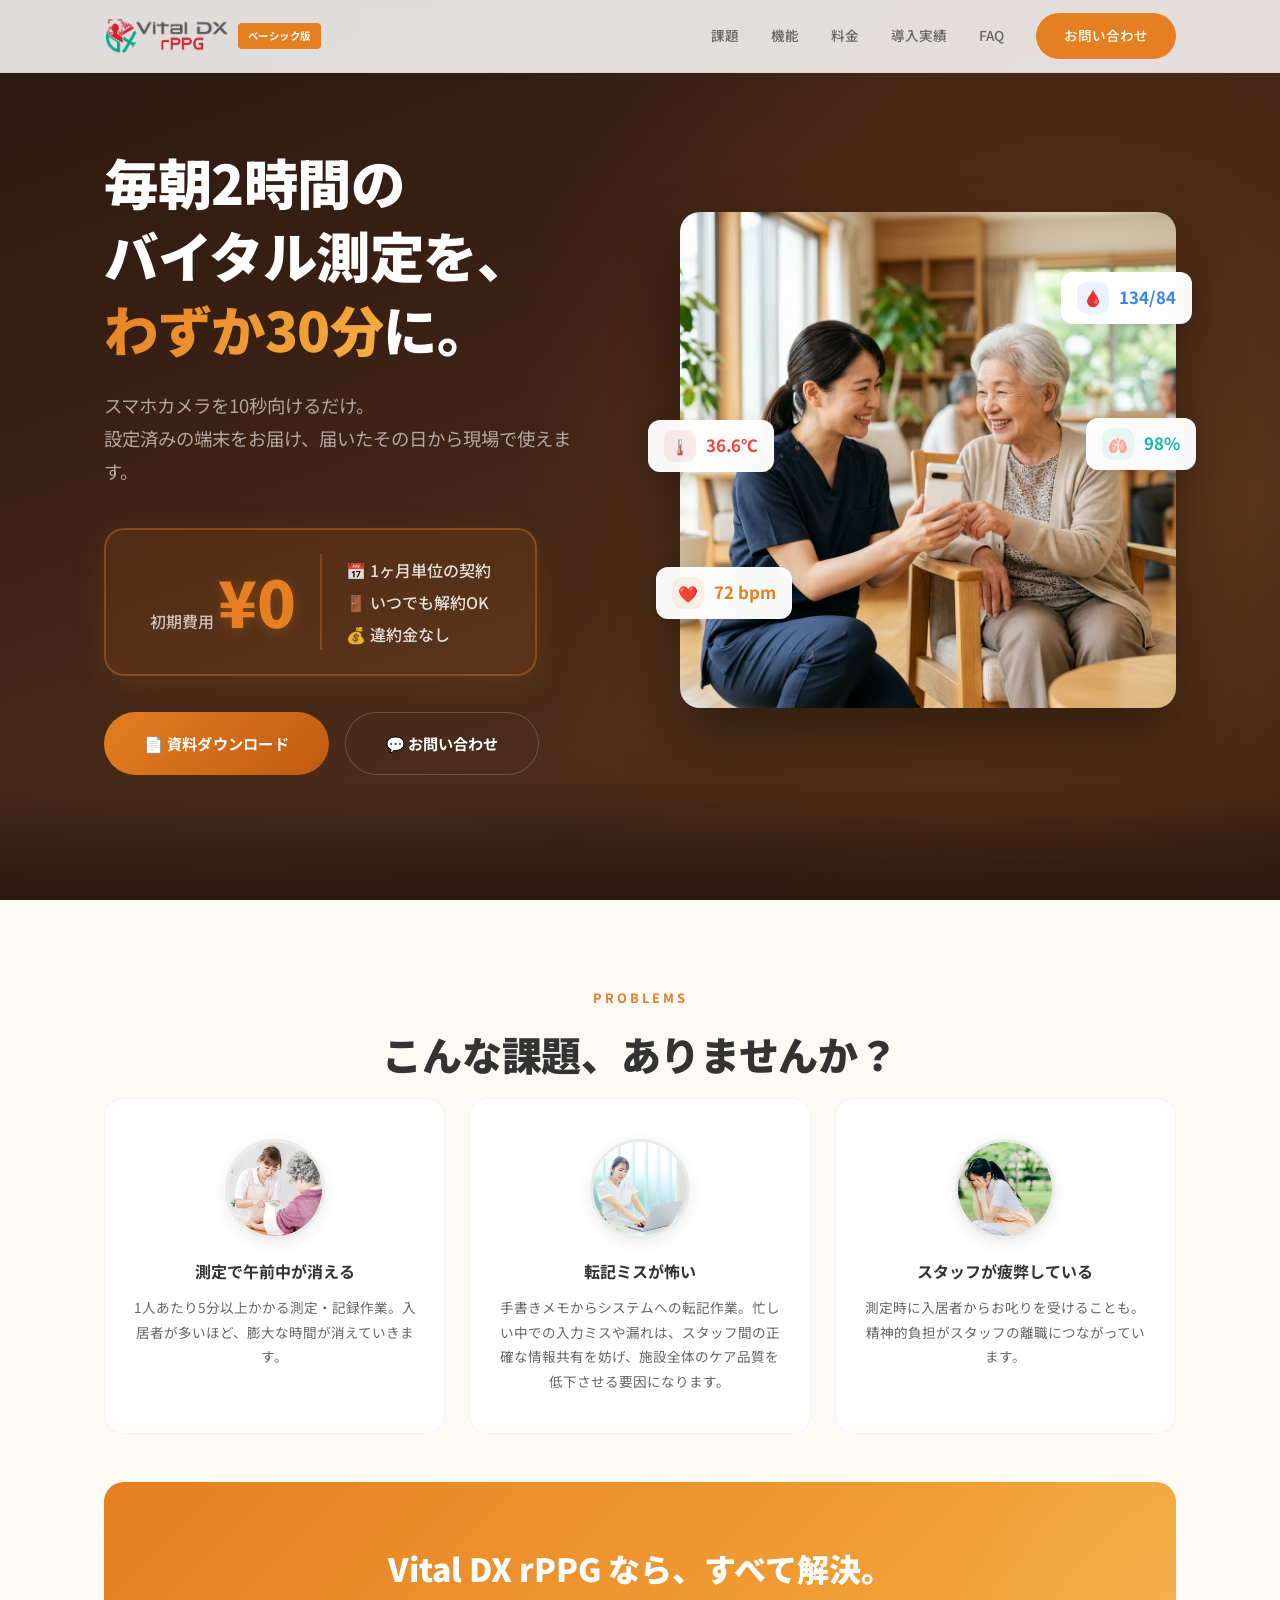
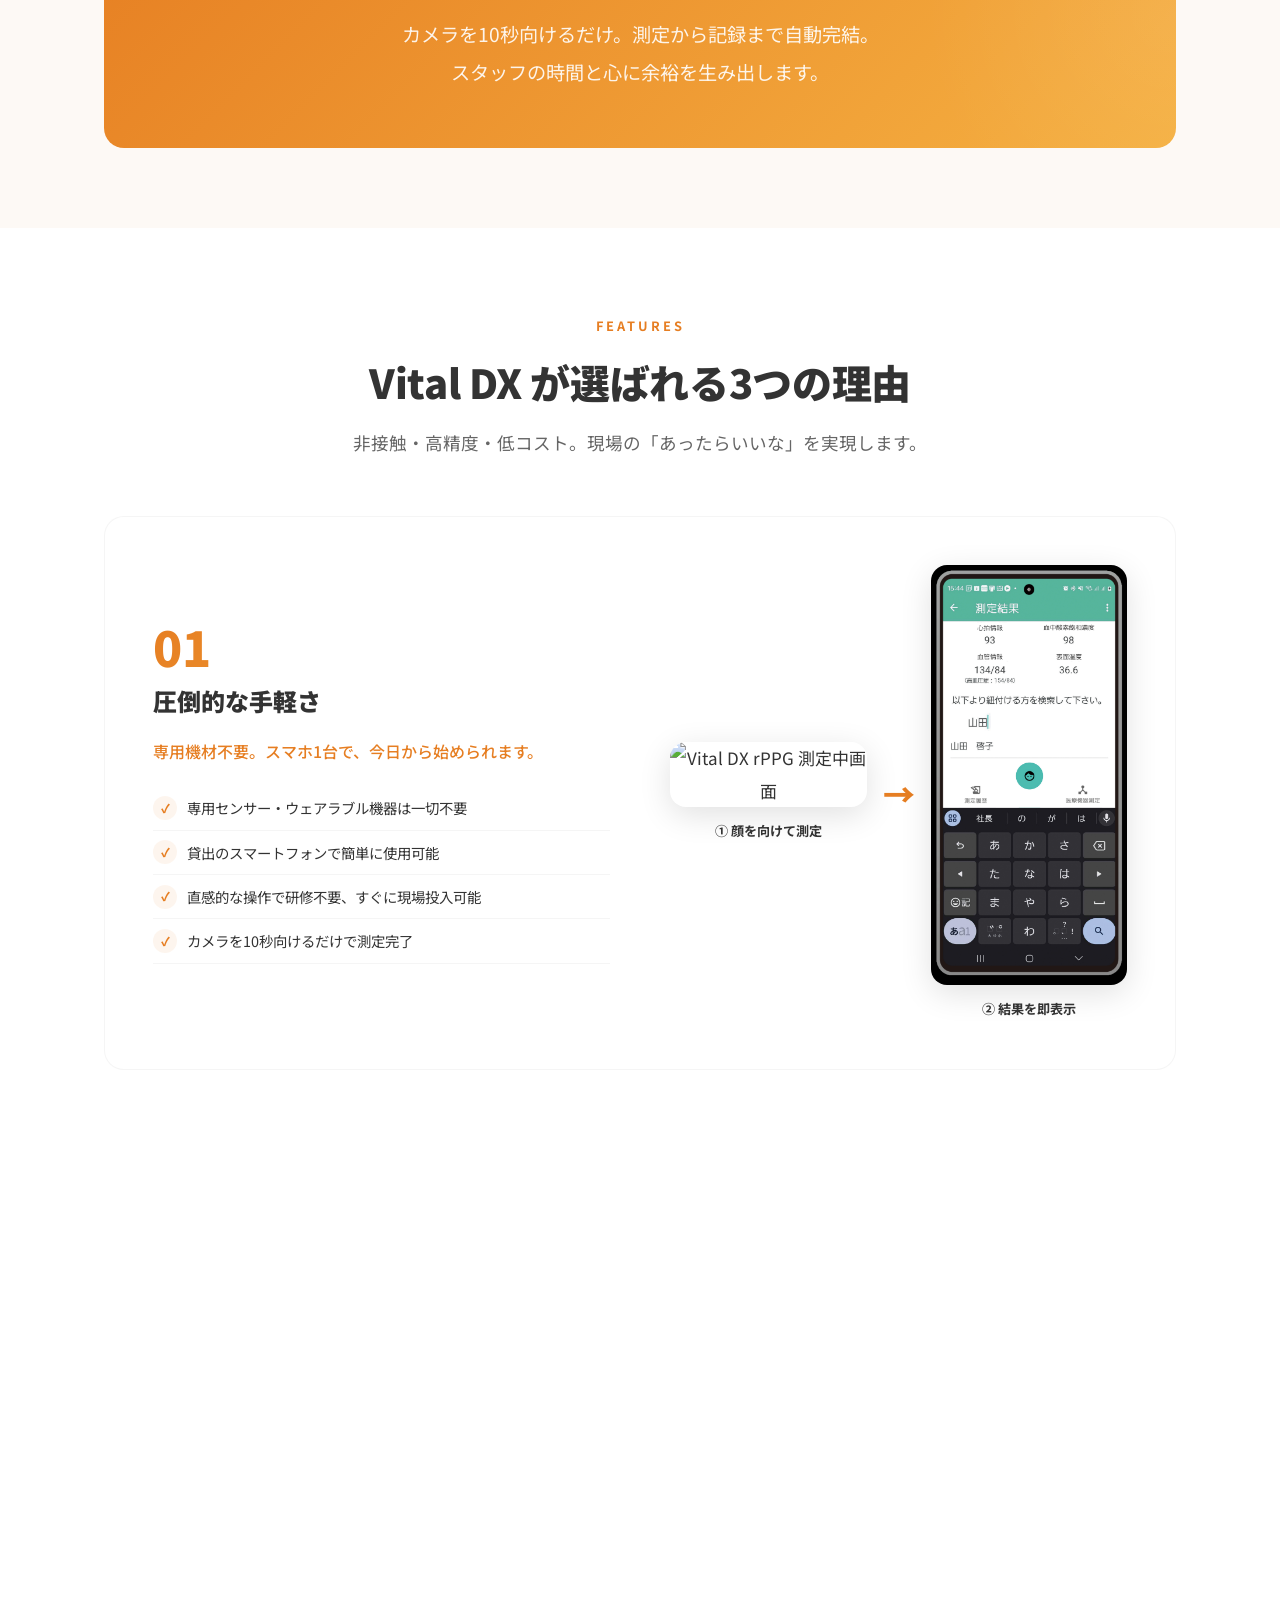
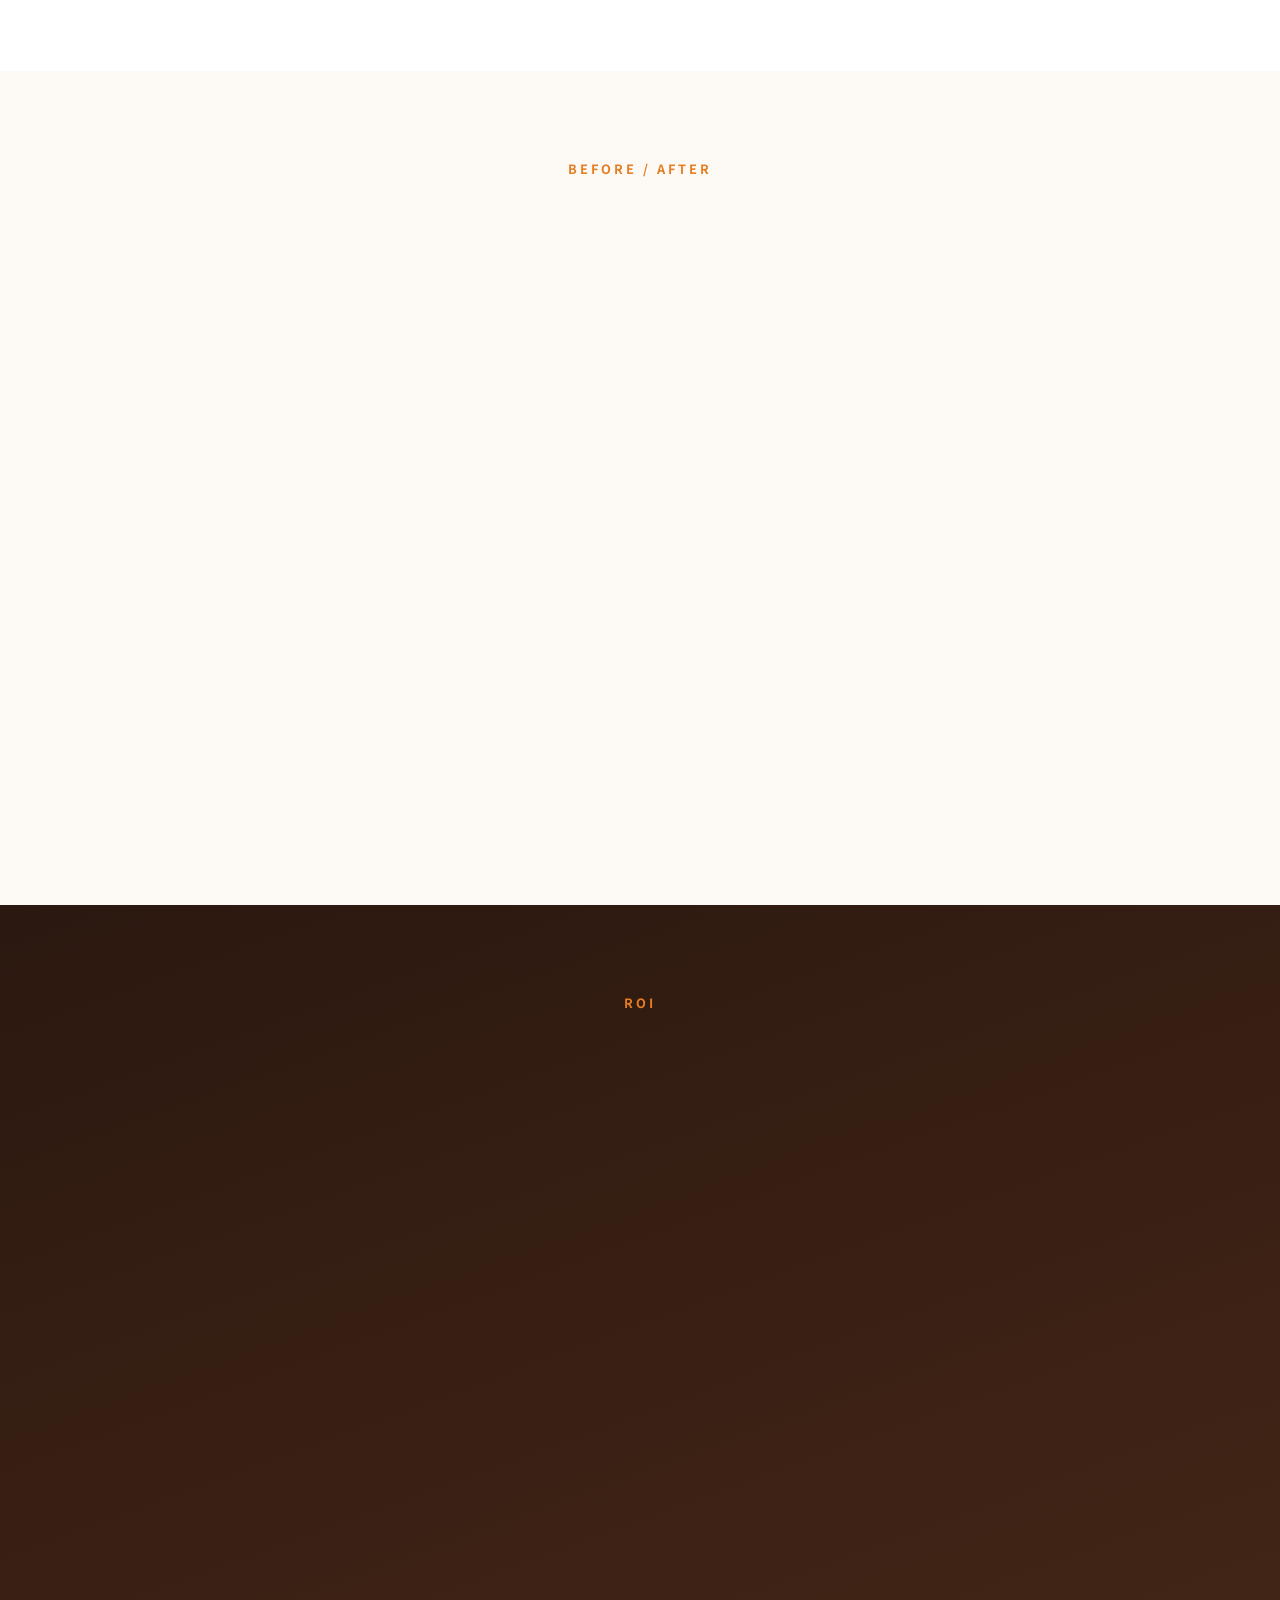
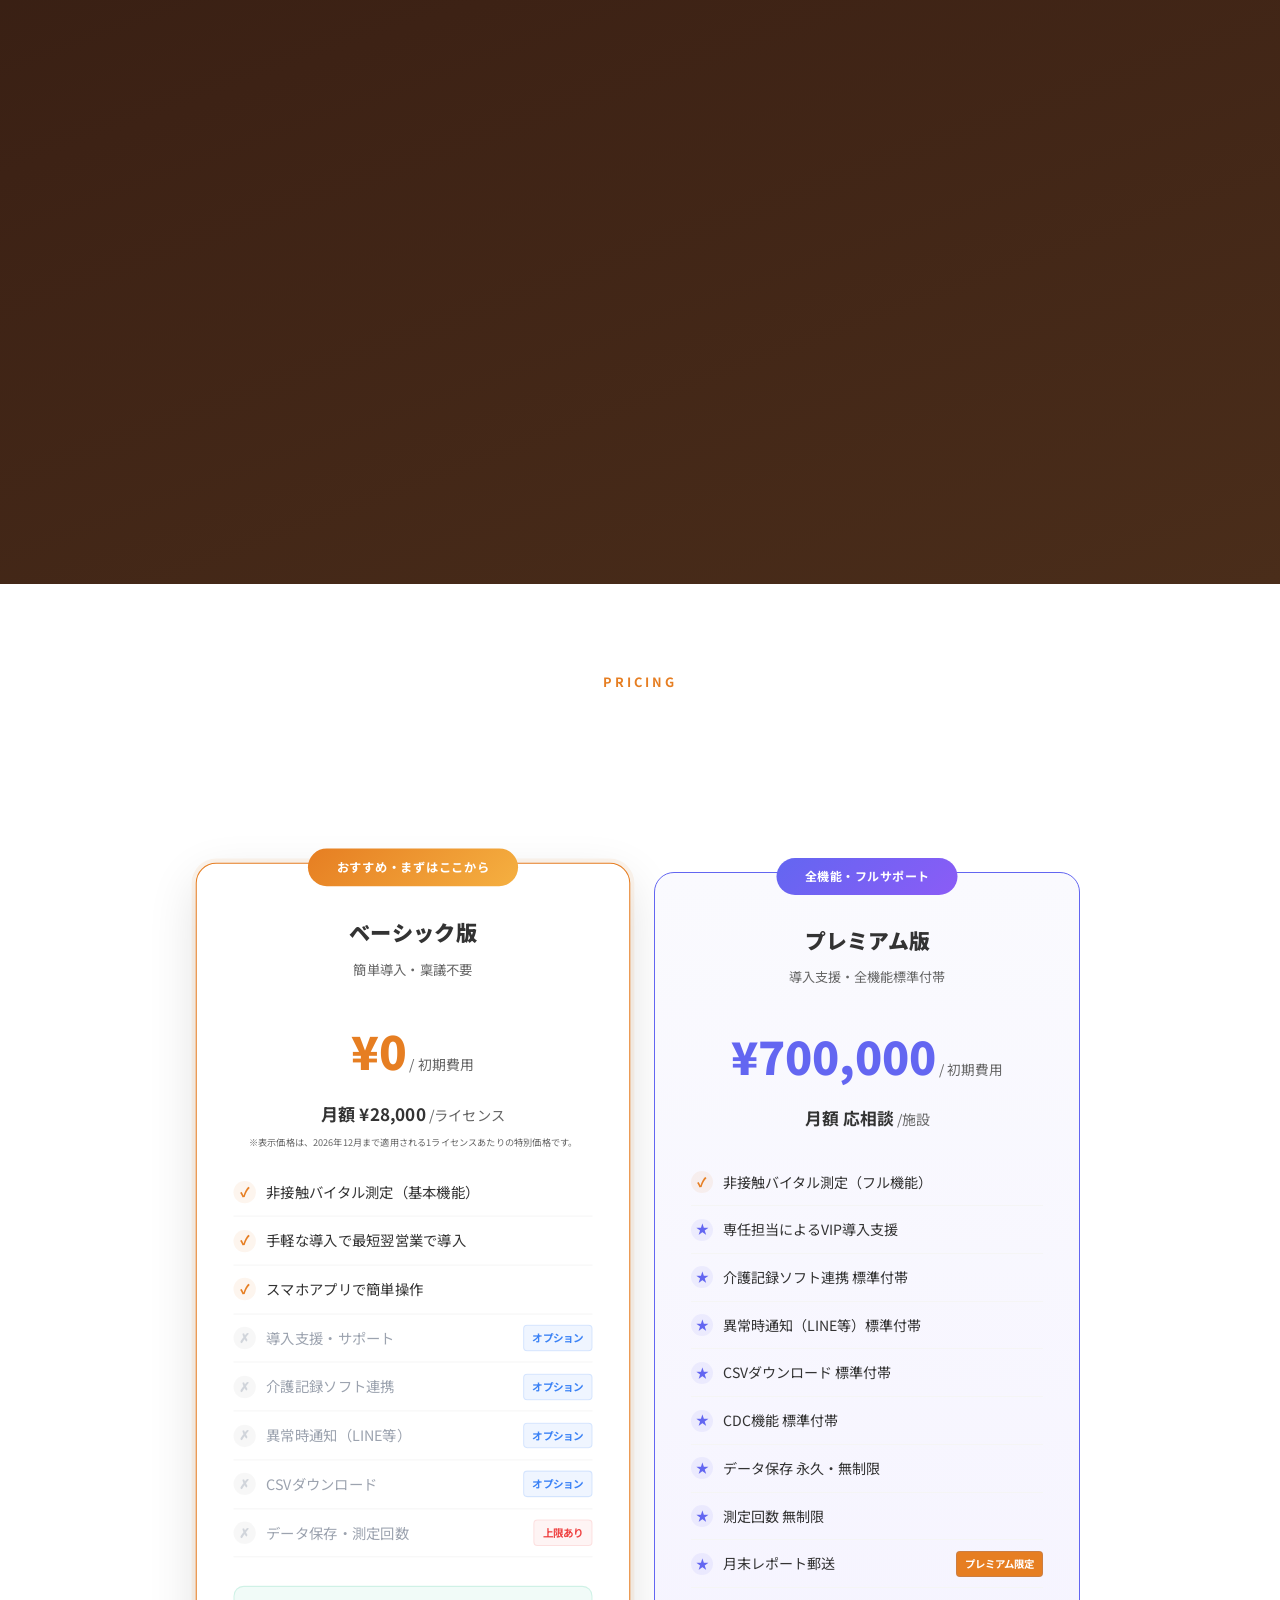
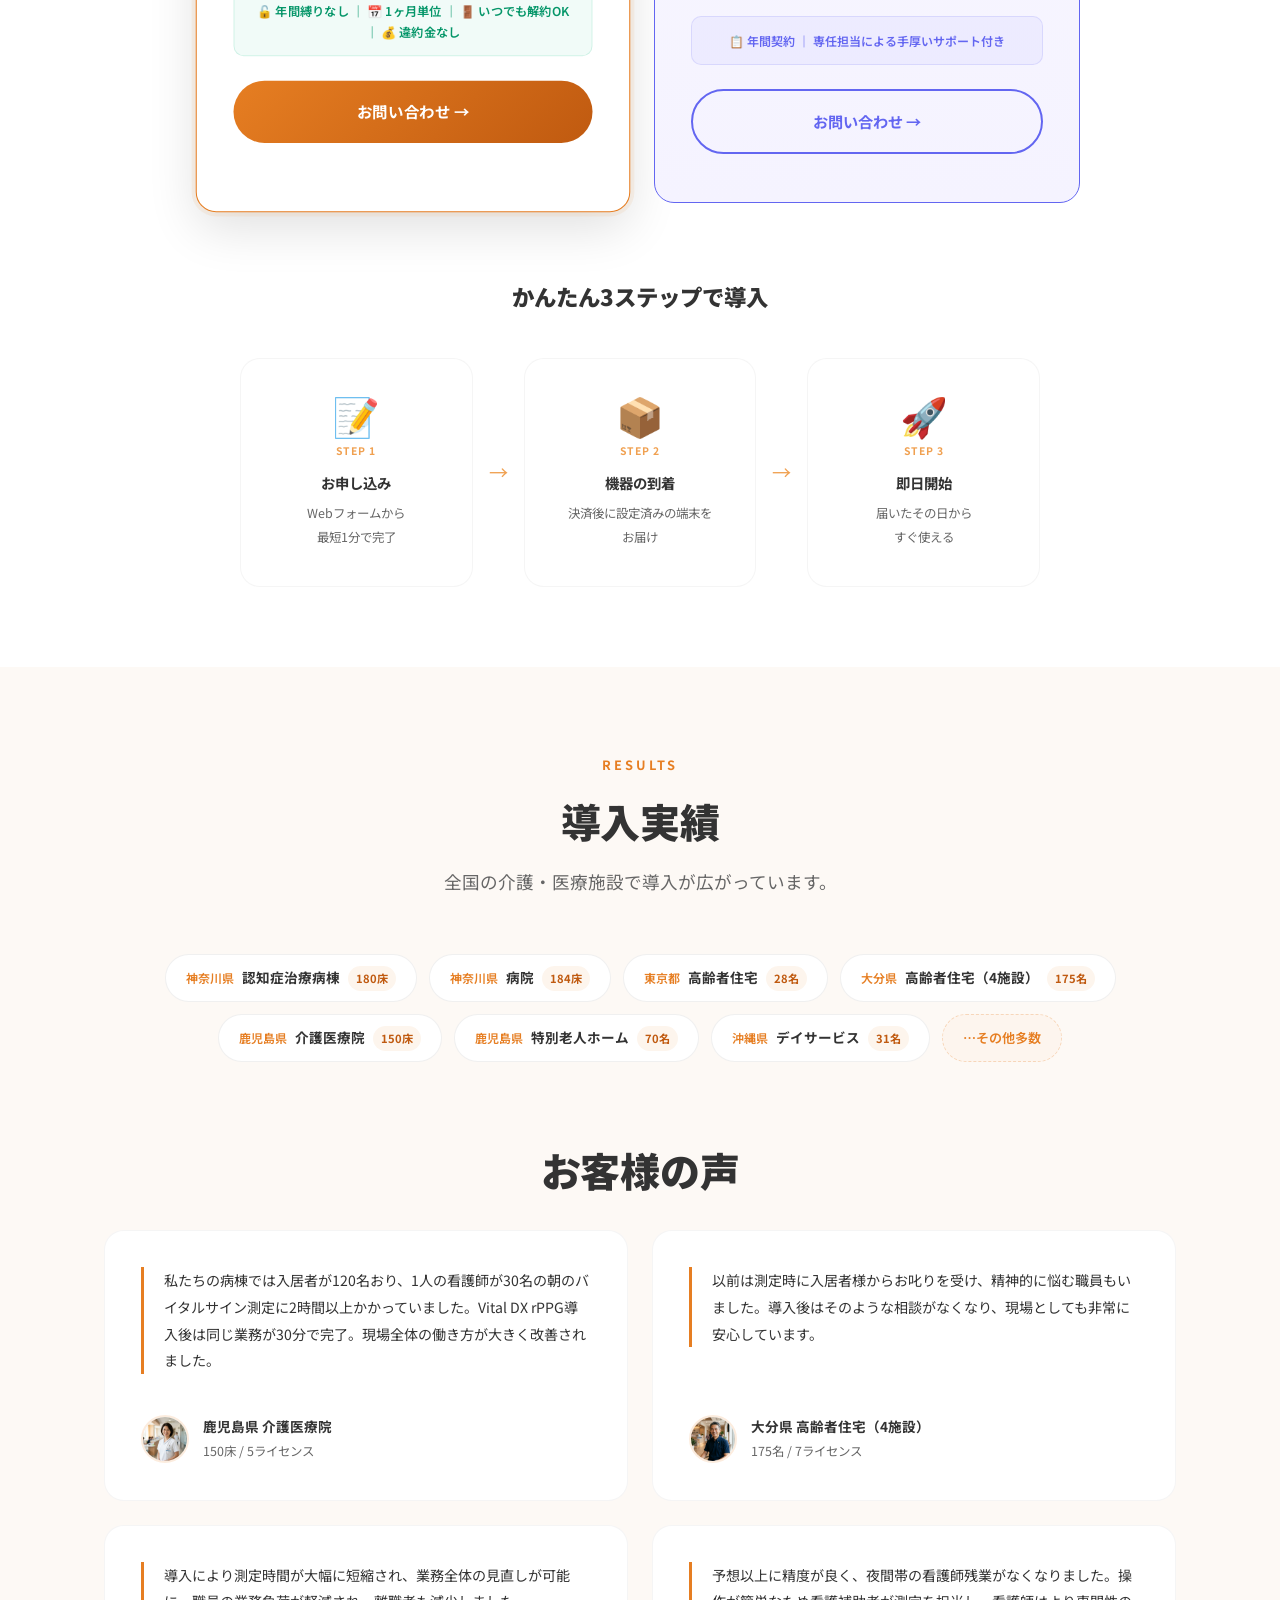
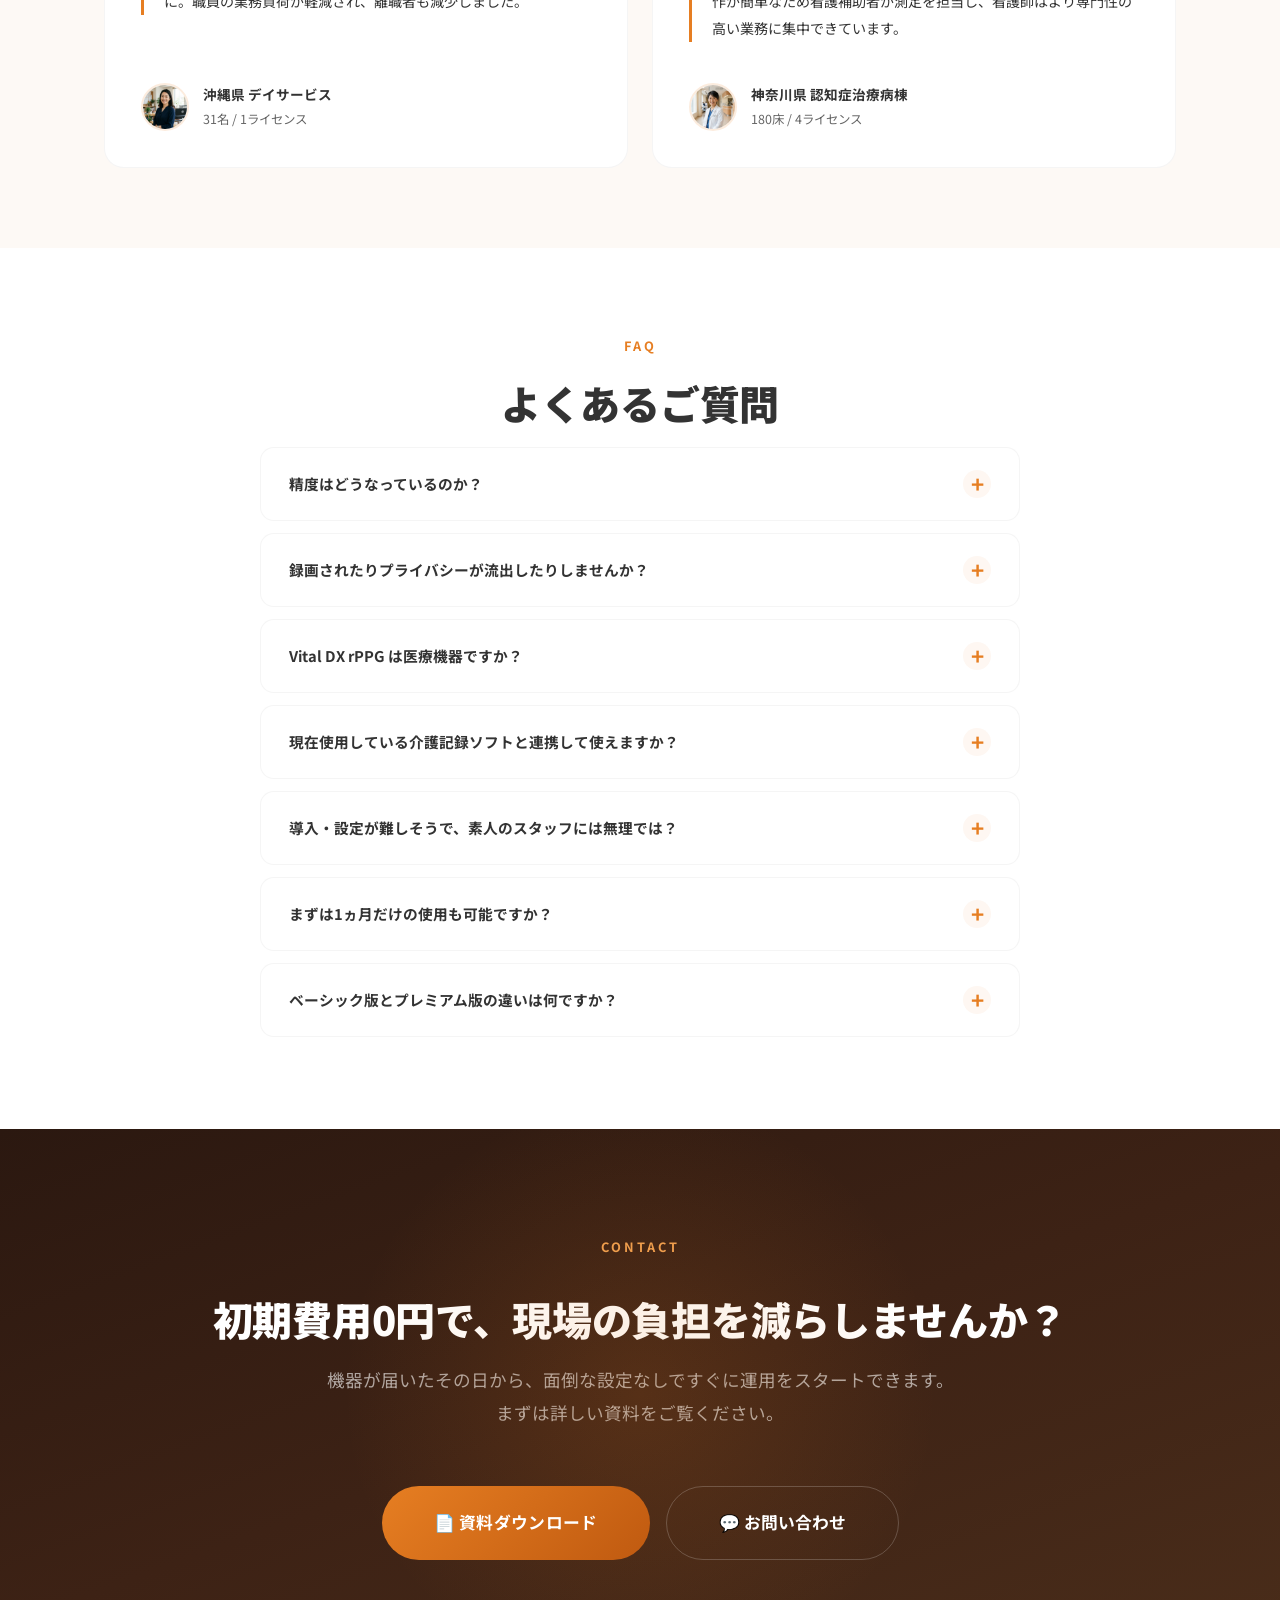
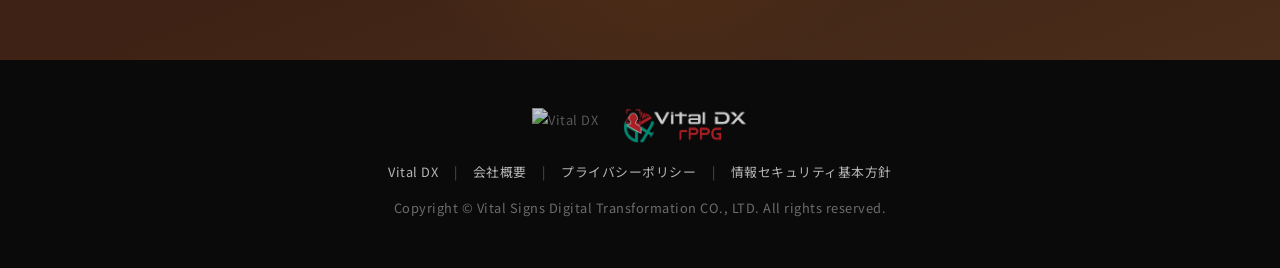
==== commit a6daffc3: "Update index.html" ====
--- a/index.html
+++ b/index.html
@@ -86,7 +86,7 @@
         <div class="pain-card fade-in">
           <div class="pain-img"><img src="images/problems-records.jpg" alt="記録作業の様子"></div>
           <h3>転記ミスが怖い</h3>
-          <p>手書きメモからシステムへの転記作業。忙しい中での記録ミスが、医療事故につながるリスクも。</p>
+          <p>手書きメモからシステムへの転記作業。忙しい中での入力ミスや漏れは、スタッフ間の正確な情報共有を妨げ、施設全体のケア品質を低下させる要因になります。</p>
         </div>
         <div class="pain-card fade-in">
           <div class="pain-img"><img src="images/problems-burnout.jpg" alt="スタッフの疲弊" style="object-position:45% 35%">
@@ -116,7 +116,7 @@
           <p class="feature-lead">専用機材不要。スマホ1台で、今日から始められます。</p>
           <ul class="feature-list">
             <li>専用センサー・ウェアラブル機器は一切不要</li>
-            <li>お手持ちのスマートフォンにアプリをDLするだけ</li>
+            <li>貸出のスマートフォンで簡単に使用可能</li>
             <li>直感的な操作で研修不要、すぐに現場投入可能</li>
             <li>カメラを10秒向けるだけで測定完了</li>
           </ul>
@@ -151,12 +151,12 @@
         </div>
         <div class="feature-sub-card">
           <div class="feature-num">03</div>
-          <h3>運用コスト ¥0〜</h3>
-          <p class="feature-lead">稟議不要・セルフ導入で、リスクなくDX化</p>
+          <h3>初期費用コスト ¥0〜</h3>
+          <p class="feature-lead">稟議不要・簡単導入で、リスクなくDX化</p>
           <div class="feature-tags">
             <span class="tag">初期費用¥0</span>
             <span class="tag">稟議不要</span>
-            <span class="tag">即日導入</span>
+            <span class="tag">最短翌営業導入</span>
           </div>
           <p class="feature-sub-text">ベーシック版は初期費用¥0、月額¥28,000/ライセンス。高額な機器投資や複雑な導入プロセスは不要。申し込んだその日から測定を開始できます。</p>
         </div>
@@ -238,7 +238,7 @@
             <div class="gantt-effect effect3">
               <span class="effect-icon">🕐</span>
               <span class="effect-label">効果③</span>
-              <span class="effect-text">業務の前倒しにより<br>新しい時間を確保</span>
+              <span class="effect-text">ゆとりあるケアで<br>双方のQOL向上</span>
             </div>
           </div>
         </div>
@@ -269,7 +269,7 @@
             <div class="roi-bar-label">導入前</div>
             <div class="roi-bar roi-bar-before" style="height:260px">
               <div class="roi-bar-segment seg-vital" style="flex:5">
-                <span>バイタル測定</span>
+                <span>バイタルサイン測定</span>
                 <strong>2時間</strong>
               </div>
               <div class="roi-bar-segment seg-record" style="flex:1.5">
@@ -327,29 +327,31 @@
             <div class="roi-cost-tag roi-cost-tag-before">導入前</div>
             <div class="roi-cost-bar roi-cost-before">
               <div class="roi-cost-fill" style="width:100%">
-                <span>人件費</span>
-              </div>
-              <div class="roi-cost-amount">月額 約<strong>91,000</strong>円</div>
+                <span>バイタルサイン測定の人件費</span>
+              </div>
+              <div class="roi-cost-amount" style="color:#fff;">月額 約<strong style="color:#fff;">91,000</strong>円</div>
             </div>
           </div>
           <div class="roi-cost-bar-group">
             <div class="roi-cost-tag roi-cost-tag-after">導入後</div>
             <div class="roi-cost-bar roi-cost-after">
-              <div class="roi-cost-fill roi-cost-fill-license" style="width:47%">
+              <div class="roi-cost-fill" style="width:47%;background:linear-gradient(135deg,#F5B041,#F0A050);border-radius:8px 0 0 8px;">
                 <span>ライセンス</span>
               </div>
-              <div class="roi-cost-fill roi-cost-fill-op" style="width:15%">
-                <span>運用</span>
+              <div class="roi-cost-fill" style="width:15%;background:linear-gradient(135deg,#ef4444,#dc2626);border-radius:0;">
+                <span>人件費</span>
               </div>
               <div class="roi-cost-amount">月額 約<strong>43,000</strong>円</div>
             </div>
           </div>
+          <p style="font-size:.75rem;color:var(--text-light);margin-top:4px;margin-bottom:0;padding-left:76px;">※1ライセンス＝端末1台分</p>
           <div class="roi-cost-result">
             <span class="roi-cost-result-label">毎月の削減額</span>
             <span class="roi-cost-result-num">約<span class="count-up"
                 data-target="48">0</span>,000円<small>おトク</small></span>
             <span class="roi-cost-result-sub">年間換算 約57万円の削減効果</span>
           </div>
+
         </div>
       </div>
 
@@ -365,12 +367,14 @@
         <div class="price-card recommended fade-in">
           <div class="price-badge">おすすめ・まずはここから</div>
           <h3>ベーシック版</h3>
-          <p class="subtitle">セルフ導入・稟議不要</p>
+          <p class="subtitle">簡単導入・稟議不要</p>
           <div class="price">¥0<small> / 初期費用</small></div>
           <p class="monthly">月額 ¥28,000<small style="font-weight:400;color:var(--text-light)"> /ライセンス</small></p>
+          <p style="font-size:9px;color:var(--text-light);margin-top:-20px;margin-bottom:16px;">
+            ※表示価格は、2026年12月まで適用される1ライセンスあたりの特別価格です。</p>
           <ul>
             <li>非接触バイタル測定（基本機能）</li>
-            <li>セルフ導入ですぐ開始</li>
+            <li>手軽な導入で最短翌営業で導入</li>
             <li>スマホアプリで簡単操作</li>
             <li class="disabled">導入支援・サポート<span class="option-tag">オプション</span></li>
             <li class="disabled">介護記録ソフト連携<span class="option-tag">オプション</span></li>
@@ -399,7 +403,8 @@
             <li class="highlight-feature">CDC機能 標準付帯</li>
             <li class="highlight-feature">データ保存 永久・無制限</li>
             <li class="highlight-feature">測定回数 無制限</li>
-            <li class="highlight-feature">月末レポート郵送</li>
+            <li class="highlight-feature">月末レポート郵送<span class="option-tag"
+                style="background:#e67e22;color:#fff;">プレミアム限定</span></li>
           </ul>
           <div class="contract-note premium-note">
             <p>📋 年間契約 ｜ 専任担当による手厚いサポート付き</p>
@@ -421,7 +426,7 @@
           <div class="step-icon">📦</div>
           <div class="step-num-sub">STEP 2</div>
           <h4>機器の到着</h4>
-          <p>設定済みの端末を<br>お届け</p>
+          <p>決済後に設定済みの端末を<br>お届け</p>
         </div>
         <div class="step-arrow">→</div>
         <div class="step">
@@ -562,10 +567,10 @@
           </div>
         </div>
         <div class="faq-item">
-          <div class="faq-q">現在使用しているソフトと連携して使えますか？</div>
+          <div class="faq-q">現在使用している介護記録ソフトと連携して使えますか？</div>
           <div class="faq-a">
             <p>
-              <strong>はい、多くの主要な記録ソフトと連携可能です。また、弊社の専用アプリ単体でもご利用いただけます。</strong><br>「ケアデータコネクト」に対応している「ほのぼのNEXT」などの記録ソフトをお使いであれば、測定データを自動で送ることができます。<br>万が一、現在お使いのソフトが連携に対応していない場合でも、弊社の専用「Viewerアプリ」だけでバイタルデータの測定・確認を行うことが可能です。「まずは毎日の測定時間を短縮したい」という施設様には、アプリ単体での導入も大変ご好評いただいております。
+              <strong>はい、多くの主要な介護記録ソフトと連携可能です。また、弊社の専用アプリ単体でもご利用いただけます。</strong><br>「<a href="https://care-data-connect.com/" target="_blank" style="color:var(--primary);text-decoration:underline;">ケアデータコネクト</a>」に対応している「ほのぼのNEXT」などの記録ソフトをお使いであれば、測定データを自動で送ることができます。<span style="font-size:10px;color:var(--text-light);">（※「ケアデータコネクト」は、株式会社ブライト・ヴィーの登録商標です。）</span><br>万が一、現在お使いのソフトが連携に対応していない場合でも、弊社の専用「Viewerアプリ」だけでバイタルデータの測定・確認を行うことが可能です。「まずは毎日の測定時間を短縮したい」という施設様には、アプリ単体での導入も大変ご好評いただいております。
             </p>
           </div>
         </div>
@@ -578,10 +583,18 @@
           </div>
         </div>
         <div class="faq-item">
-          <div class="faq-q">まずは1ヶ月だけ試してみることはできますか？</div>
+          <div class="faq-q">まずは1ヵ月だけの使用も可能ですか？</div>
           <div class="faq-a">
             <p>
-              <strong>はい、もちろん可能です。「いつでも解約OK」となっており、契約期間の縛りは一切ございません。</strong><br>いつでも解約することが可能ですので、「まずは現場で使ってみてから、本格的に継続するか判断したい」という施設様にも安心してご利用いただけます。<br>また、ご活用いただく中で「さらに多くの機能を使いたい」と思われた場合は、上位の「プレミアム版」へスムーズに切り替えることも可能です。まずは簡単に導入できるベーシック版から、ぜひその便利さをご実感ください。
+              <strong>はい、もちろん可能です。契約期間の縛りは一切ございませんので、1ヶ月単位でご利用いただけます。</strong><br><span style="font-size:10px;color:var(--text-light);">（※解約はいつでも可能ですが、料金は1ヶ月単位でのご精算となります。日割り計算はございませんのでご了承ください。）</span><br><br>また、ご活用いただく中で「さらに多くの機能を使いたい」と思われた場合は、上位の「プレミアム版」へスムーズに切り替えることも可能です。まずは手軽に導入できるベーシック版から、ぜひその便利さをご実感ください。
+            </p>
+          </div>
+        </div>
+        <div class="faq-item">
+          <div class="faq-q">ベーシック版とプレミアム版の違いは何ですか？</div>
+          <div class="faq-a">
+            <p>
+              <strong>ベーシック版は、初期費用が一切かからないスモールスタート向けのプランですが、その分「使い勝手」にいくつかの制限が設けられています。</strong><br>例えば、測定回数やデータの保管期間に上限があるほか、データの一括出力や異常時の自動通知機能がないため、「自分たちでデータを管理する手間」が少し発生します。<br>これら制限の有無や詳しい違いにつきましては、「<a href="#pricing" style="color:var(--primary);text-decoration:underline;">料金プラン</a>」の比較表をご覧ください。
             </p>
           </div>
         </div>
@@ -605,6 +618,19 @@
 
   <footer class="footer">
     <div class="container">
+      <div style="margin-bottom:16px;display:flex;justify-content:center;align-items:center;gap:24px;">
+        <a href="https://vital-dx.com/" target="_blank"><img src="images/logo/vitaldx_banner_white.png" alt="Vital DX" style="height:36px;opacity:.8;"></a>
+        <a href="#hero"><img src="images/logo/VitalDXrPPGvwhite--05.png" alt="Vital DX rPPG" style="height:36px;opacity:.8;"></a>
+      </div>
+      <div style="margin-bottom:12px;font-size:.8rem;">
+        <a href="https://vital-dx.com/" target="_blank" style="color:rgba(255,255,255,.7);text-decoration:none;margin:0 12px;">Vital DX</a>
+        <span style="color:rgba(255,255,255,.3);">|</span>
+        <a href="https://vital-dx.com/company.html" target="_blank" style="color:rgba(255,255,255,.7);text-decoration:none;margin:0 12px;">会社概要</a>
+        <span style="color:rgba(255,255,255,.3);">|</span>
+        <a href="https://vital-dx.com/privacy-policy.html" target="_blank" style="color:rgba(255,255,255,.7);text-decoration:none;margin:0 12px;">プライバシーポリシー</a>
+        <span style="color:rgba(255,255,255,.3);">|</span>
+        <a href="https://vital-dx.com/security.html" target="_blank" style="color:rgba(255,255,255,.7);text-decoration:none;margin:0 12px;">情報セキュリティ基本方針</a>
+      </div>
       <p>Copyright &copy; Vital Signs Digital Transformation CO., LTD. All rights reserved.</p>
     </div>
   </footer>
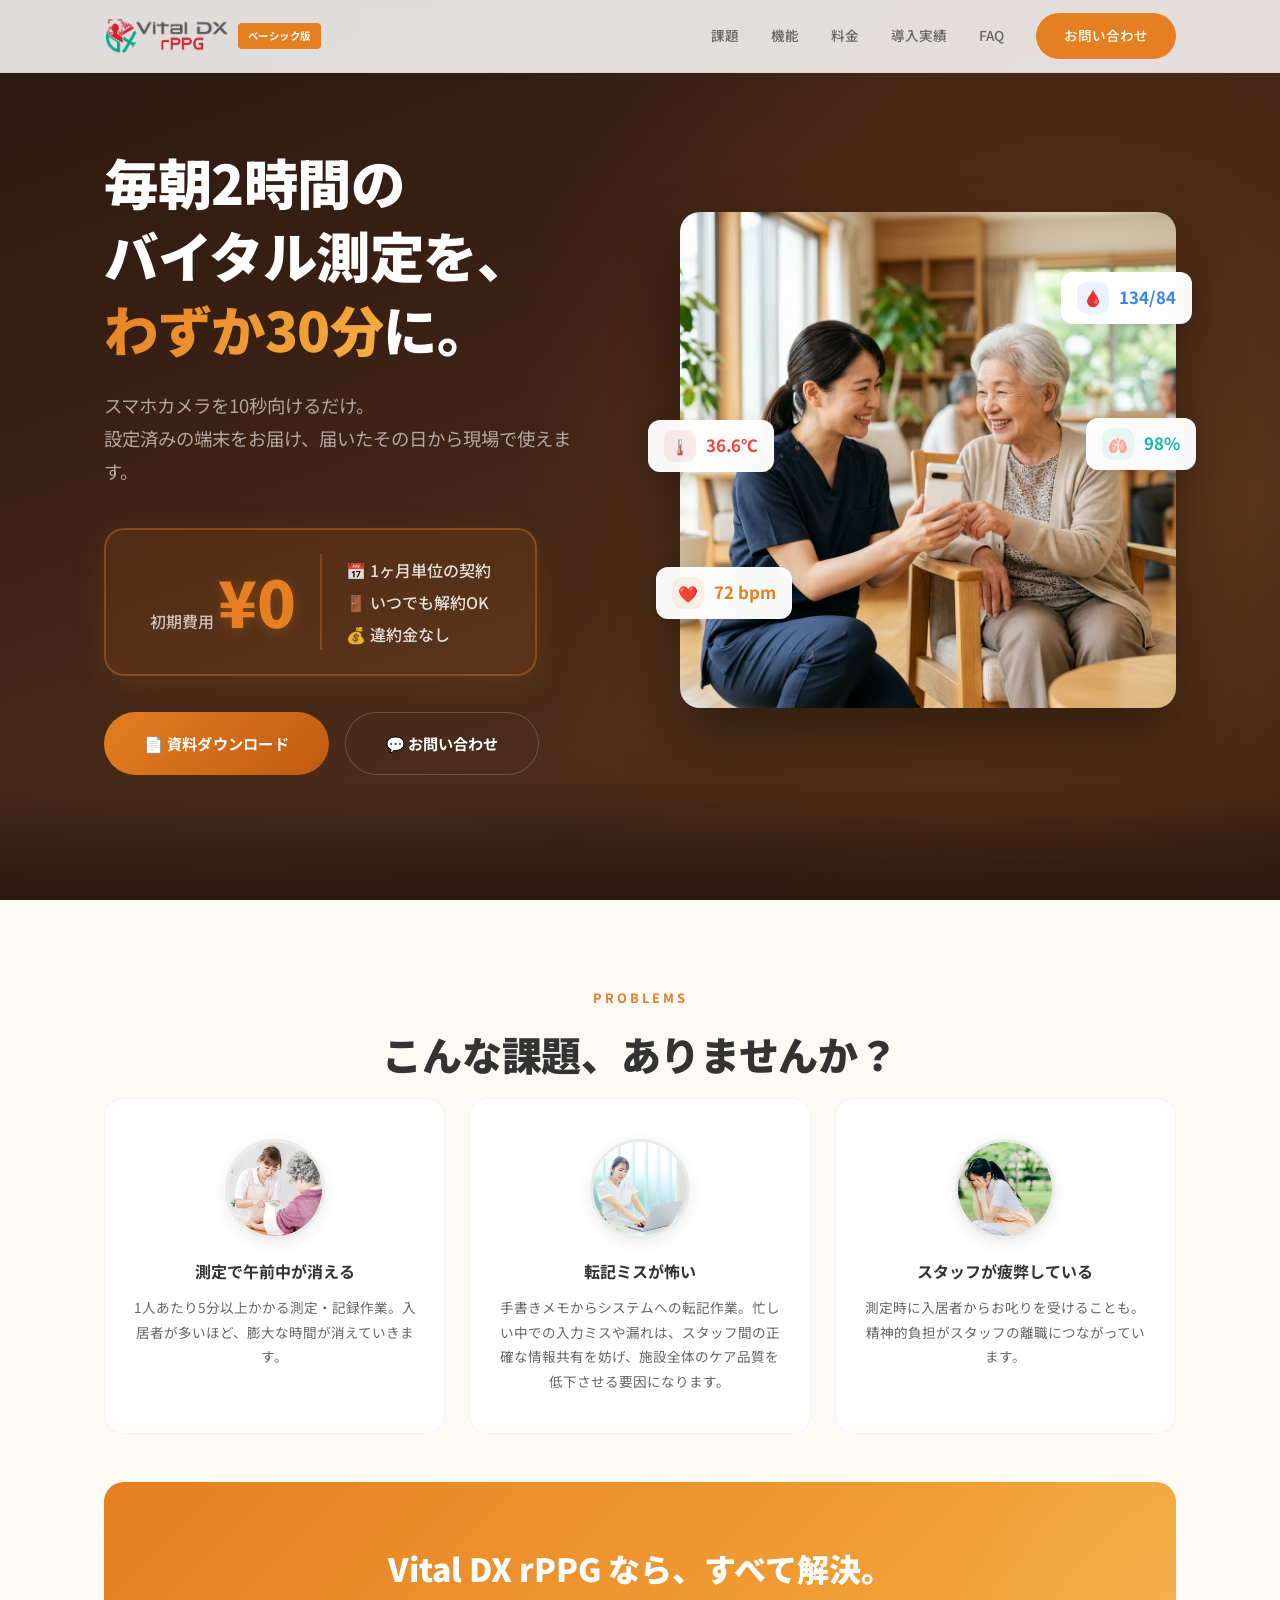
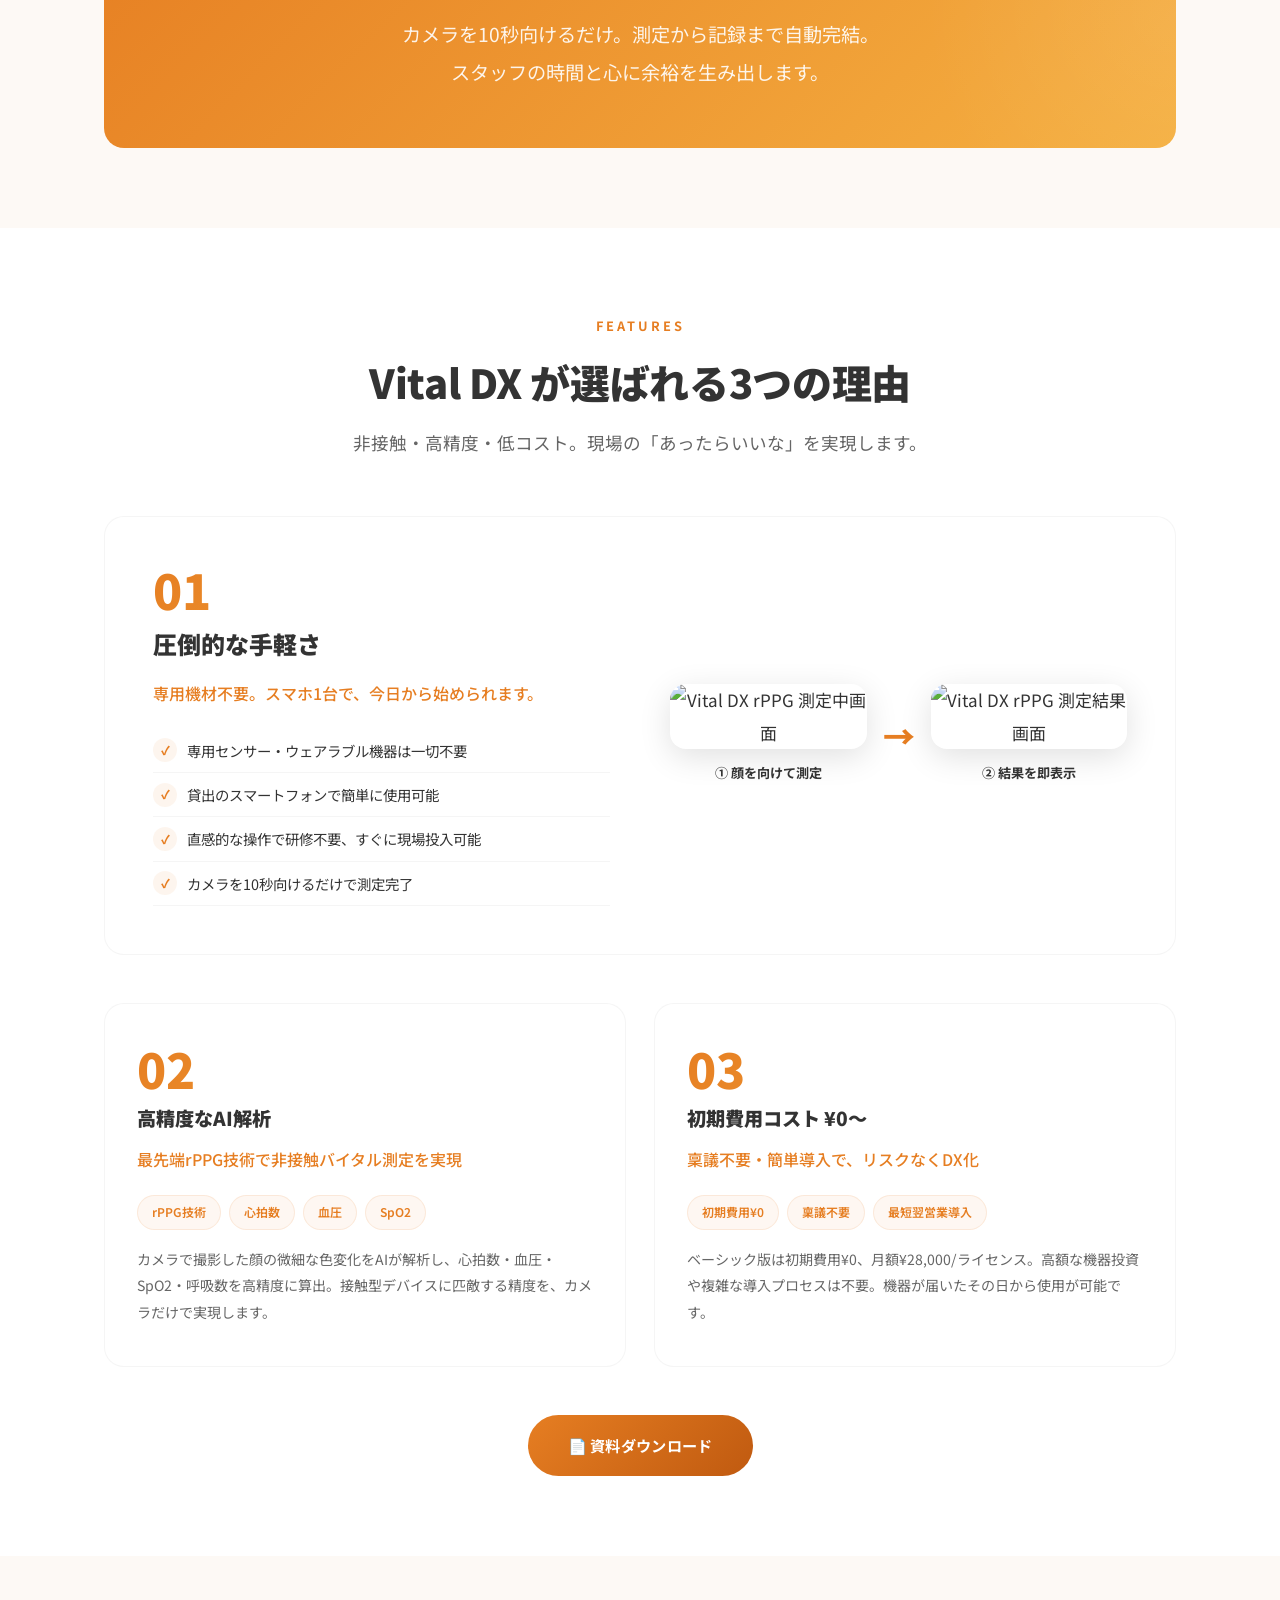
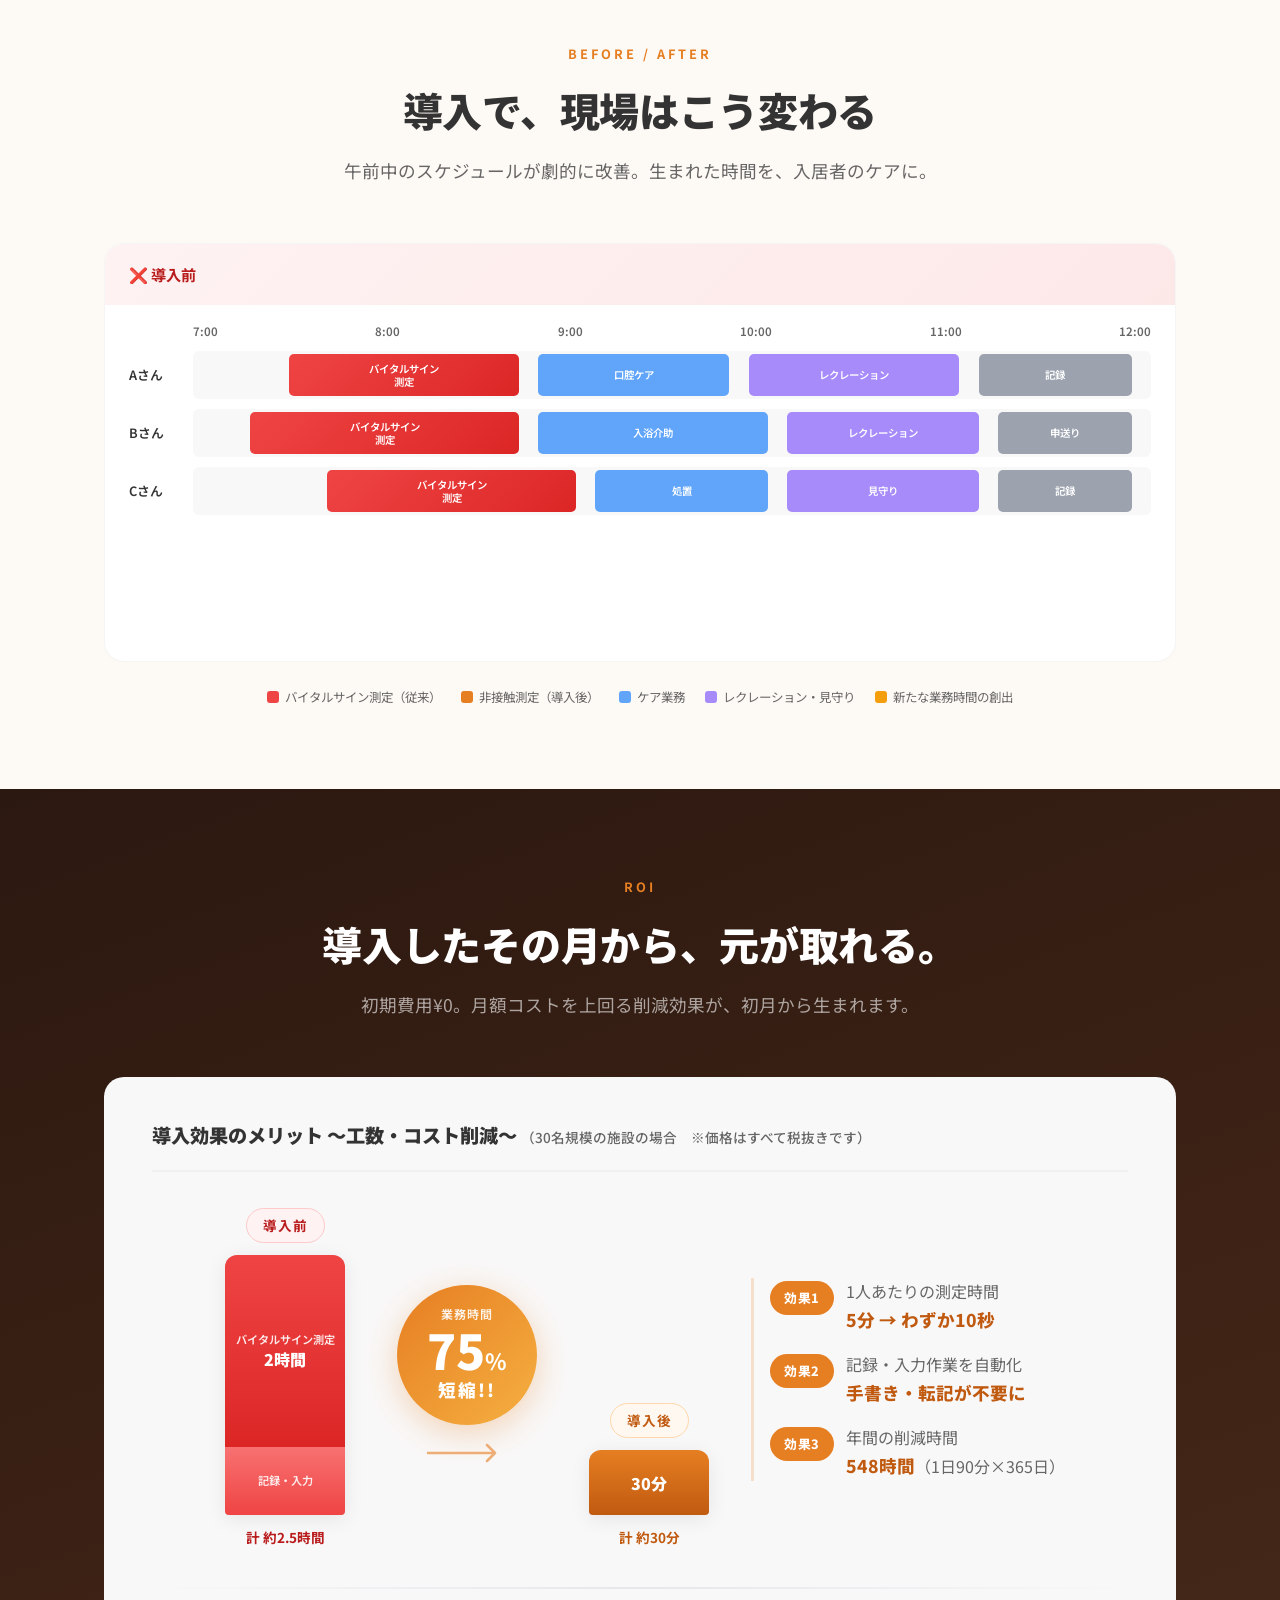
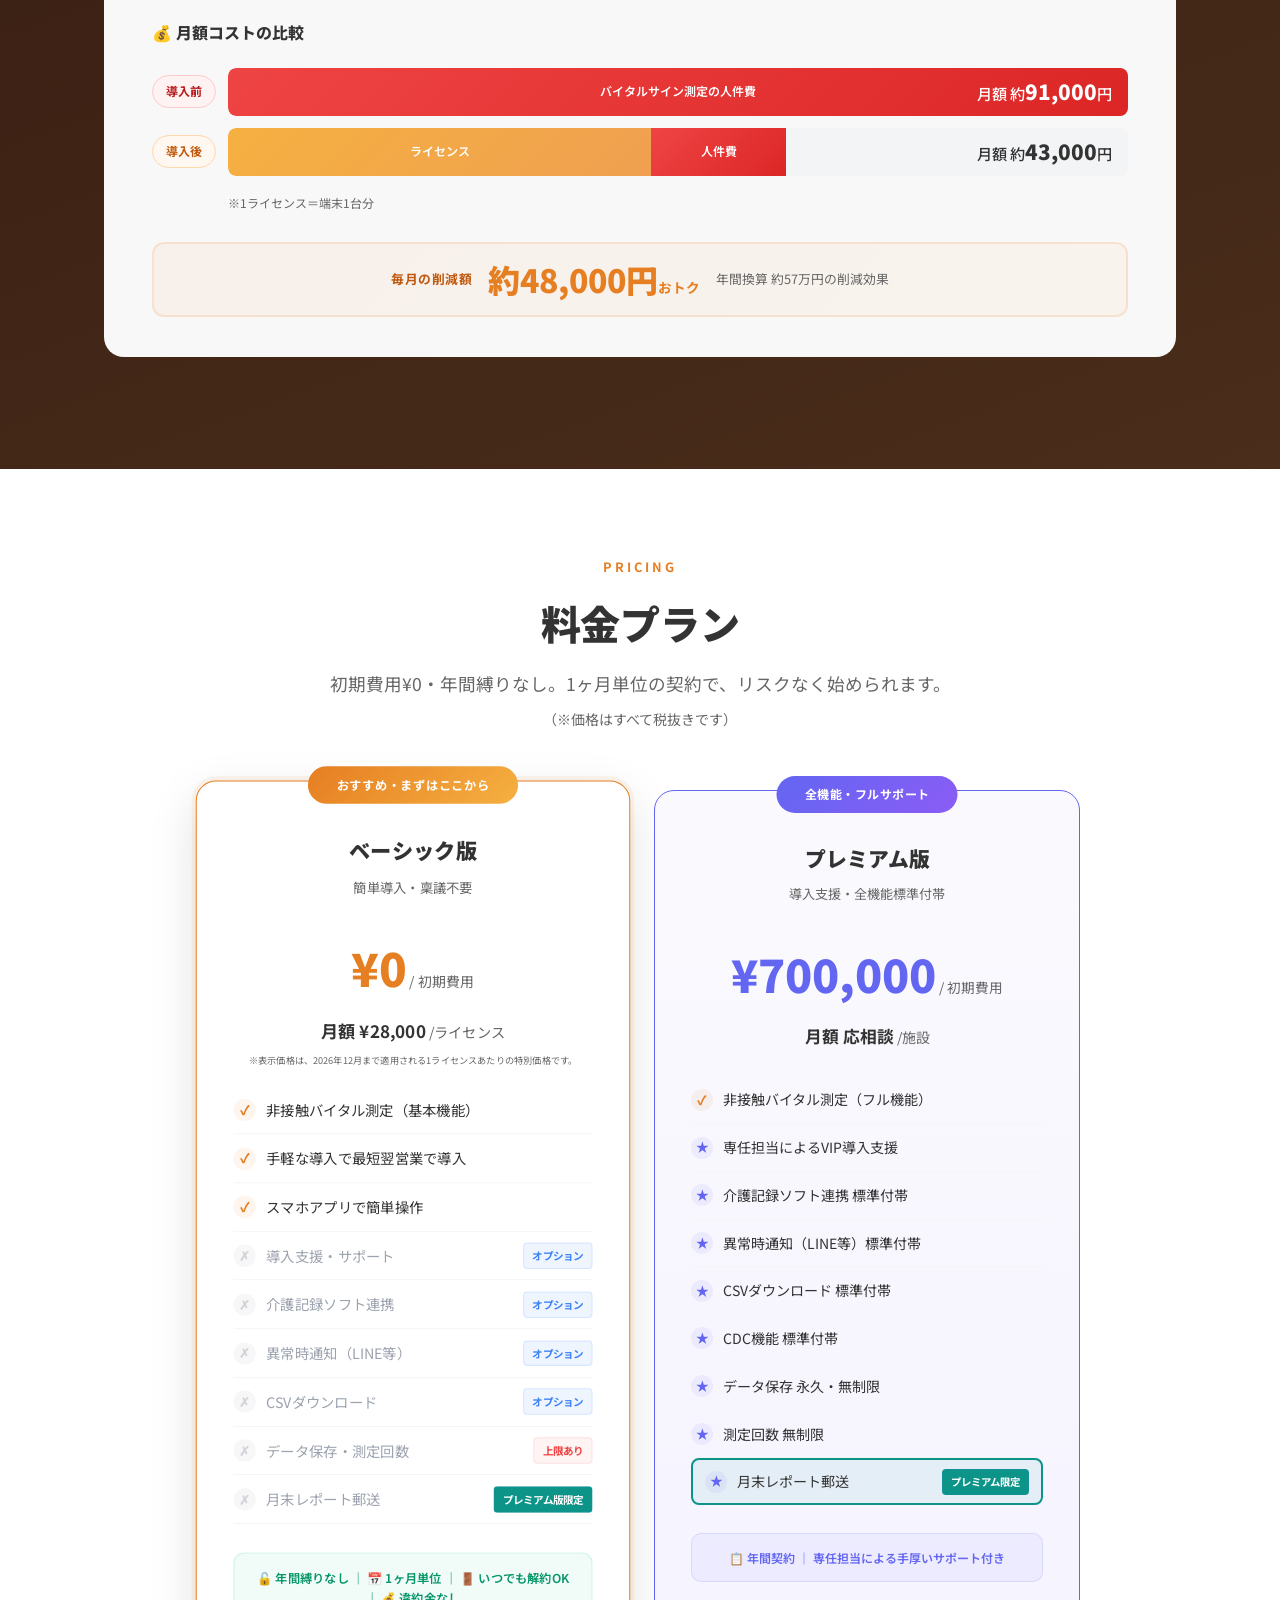
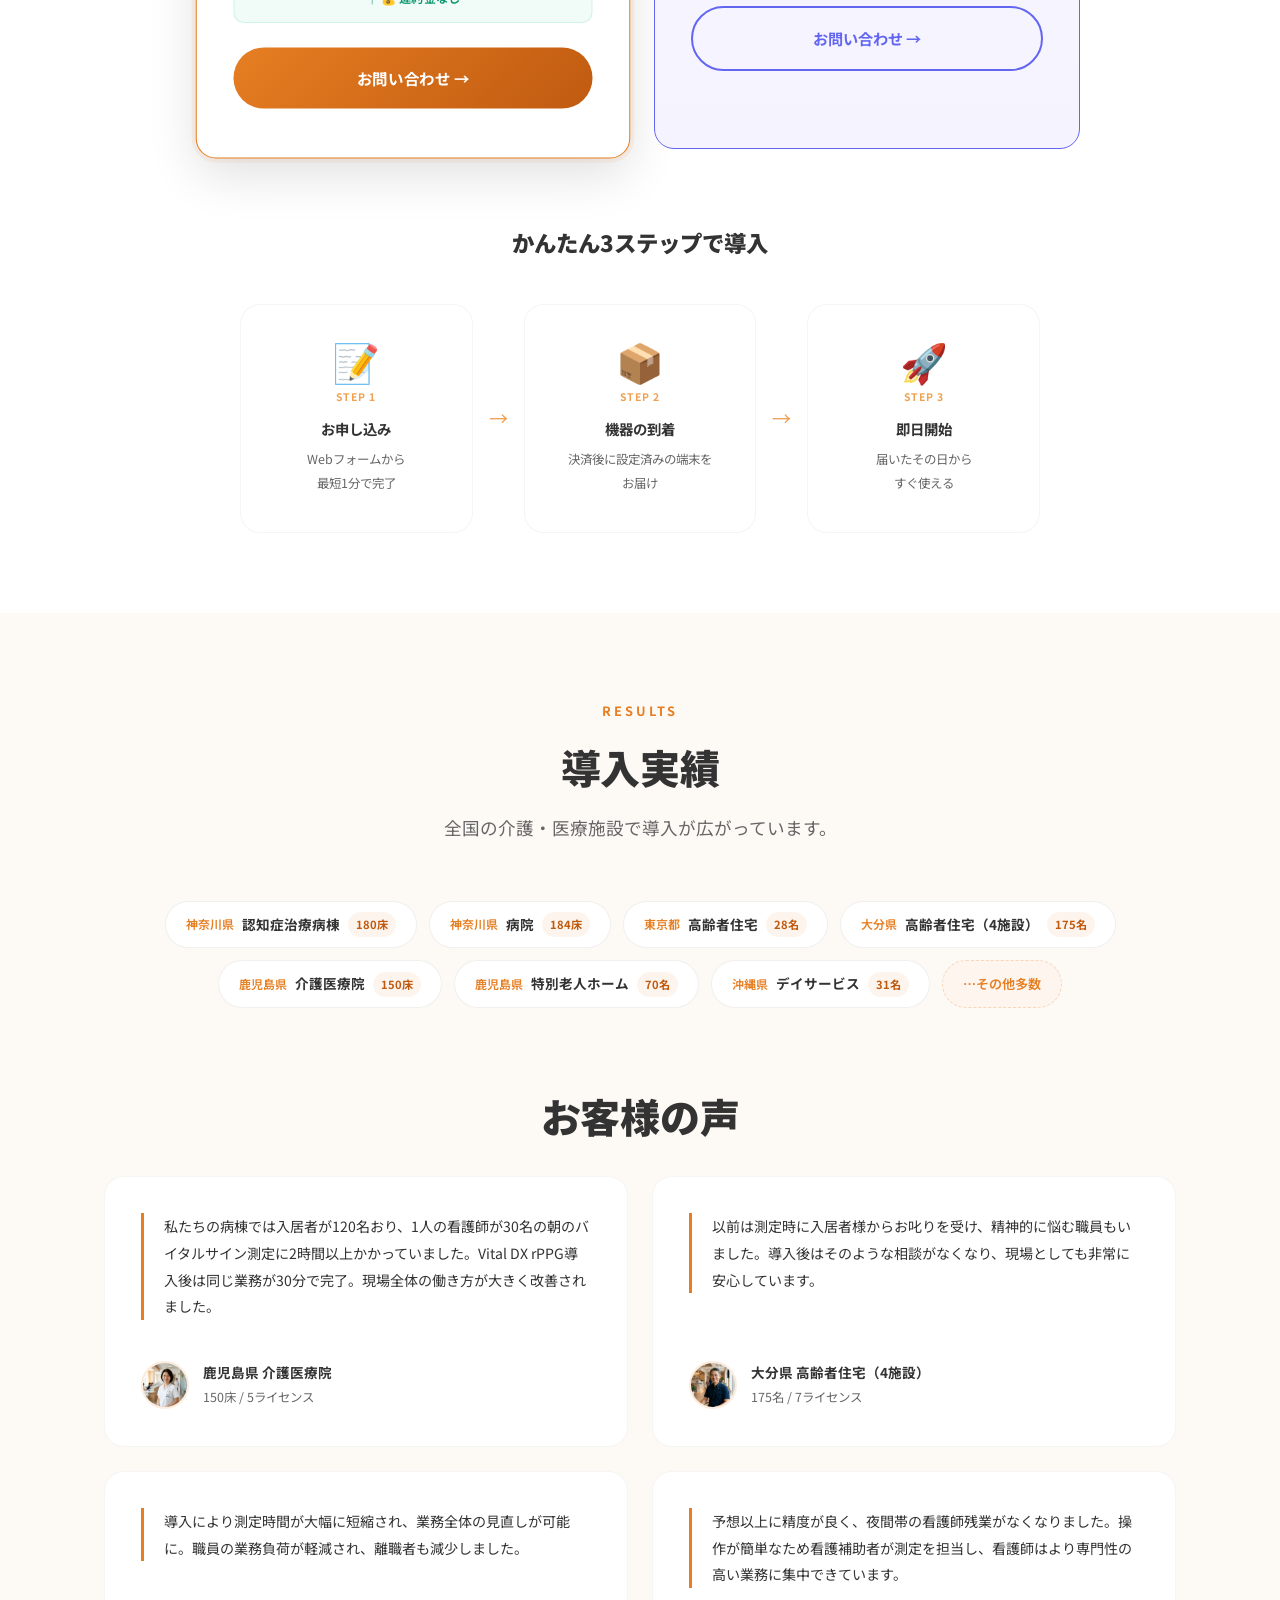
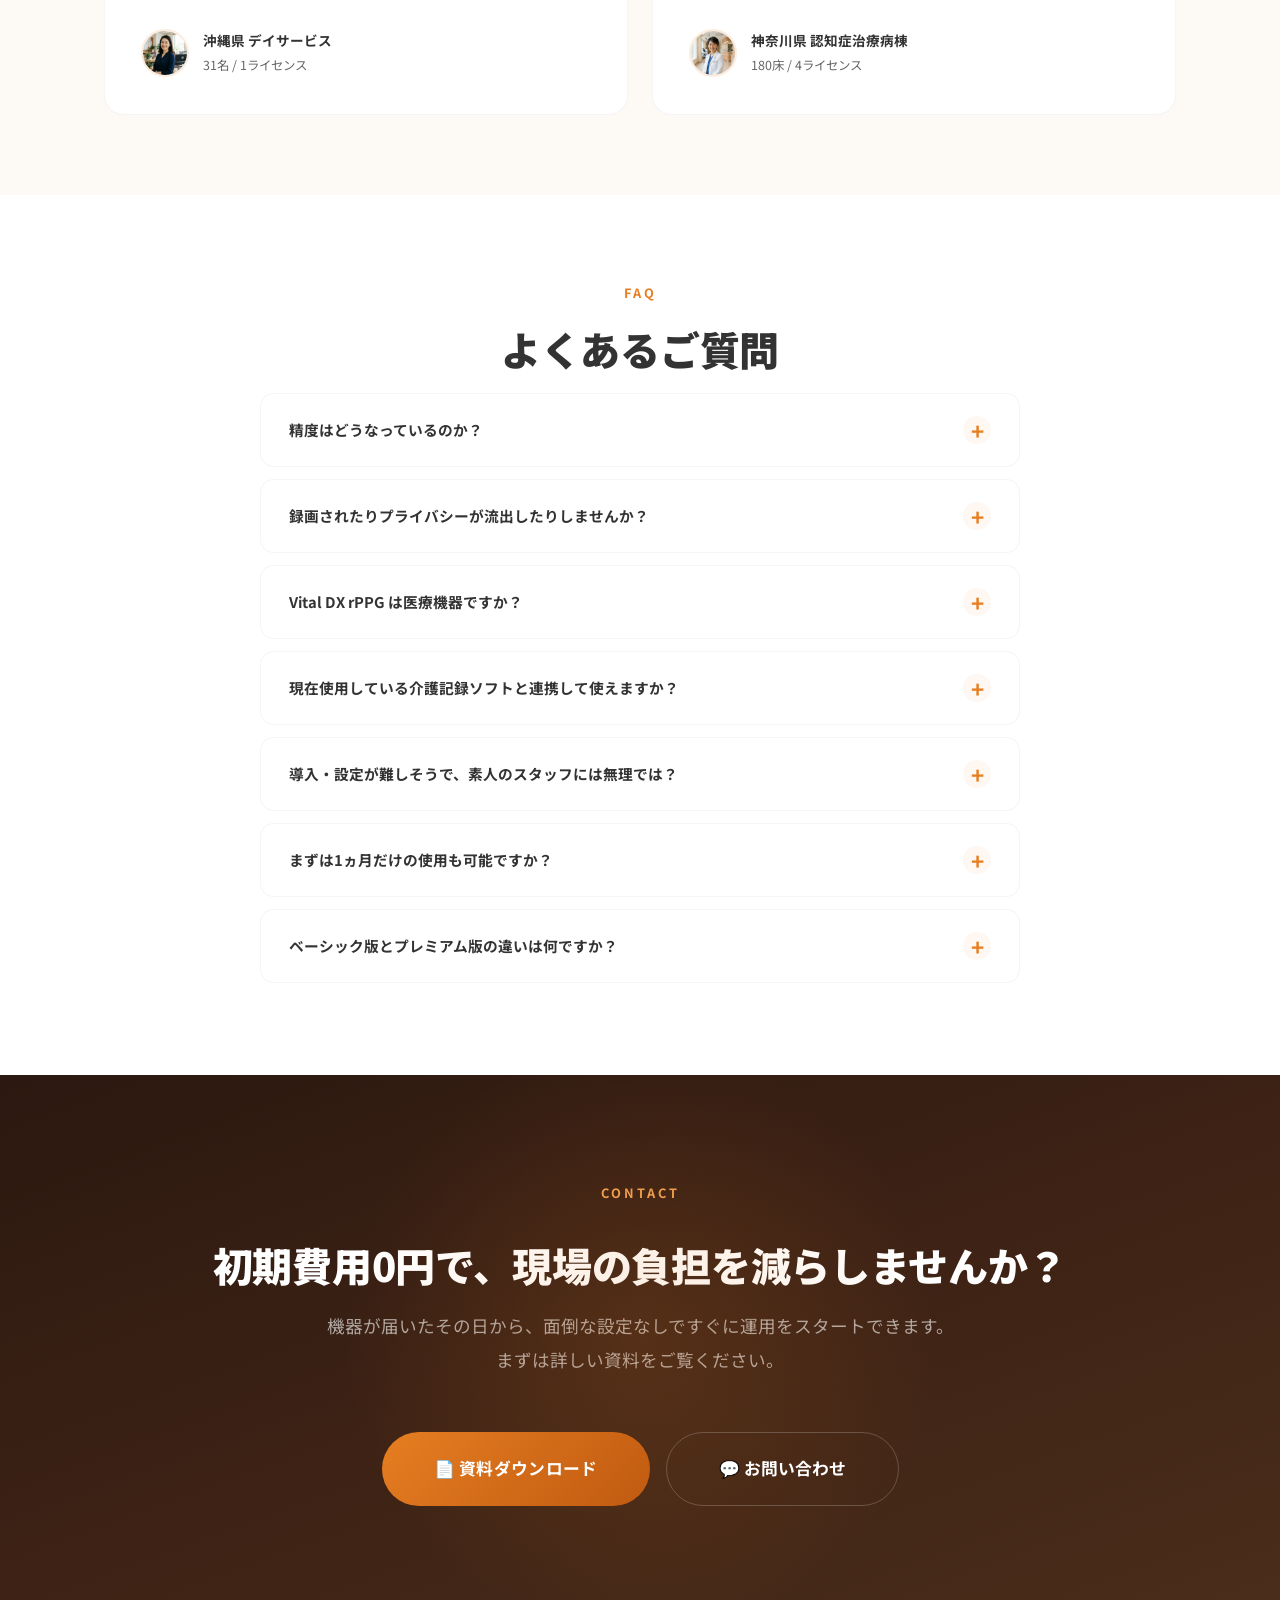
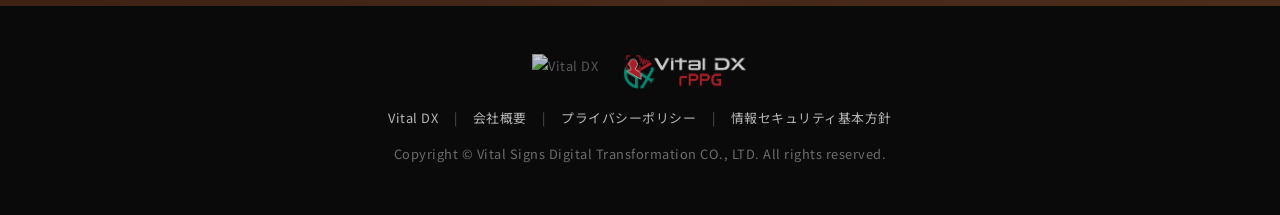
==== commit 41d828d1: "Update index.html" ====
--- a/index.html
+++ b/index.html
@@ -124,12 +124,12 @@
         <div class="feature-detail-image">
           <div class="app-flow">
             <div class="app-flow-step">
-              <img src="images/f_vdxrppg_ui-01.jpg" alt="Vital DX rPPG 測定中画面" class="app-screenshot">
+              <img src="images/f_vdxrppg_ui-01.png" alt="Vital DX rPPG 測定中画面" class="app-screenshot">
               <span class="app-flow-label">① 顔を向けて測定</span>
             </div>
             <div class="app-flow-arrow">→</div>
             <div class="app-flow-step">
-              <img src="images/f_vdxrppg_ui-03.jpg" alt="Vital DX rPPG 測定結果画面" class="app-screenshot">
+              <img src="images/f_vdxrppg_ui-03.png" alt="Vital DX rPPG 測定結果画面" class="app-screenshot">
               <span class="app-flow-label">② 結果を即表示</span>
             </div>
           </div>
@@ -145,7 +145,6 @@
             <span class="tag">心拍数</span>
             <span class="tag">血圧</span>
             <span class="tag">SpO2</span>
-            <span class="tag">呼吸数</span>
           </div>
           <p class="feature-sub-text">カメラで撮影した顔の微細な色変化をAIが解析し、心拍数・血圧・SpO2・呼吸数を高精度に算出。接触型デバイスに匹敵する精度を、カメラだけで実現します。</p>
         </div>
@@ -158,7 +157,7 @@
             <span class="tag">稟議不要</span>
             <span class="tag">最短翌営業導入</span>
           </div>
-          <p class="feature-sub-text">ベーシック版は初期費用¥0、月額¥28,000/ライセンス。高額な機器投資や複雑な導入プロセスは不要。申し込んだその日から測定を開始できます。</p>
+          <p class="feature-sub-text">ベーシック版は初期費用¥0、月額¥28,000/ライセンス。高額な機器投資や複雑な導入プロセスは不要。機器が届いたその日から使用が可能です。</p>
         </div>
       </div>
       <div class="section-cta fade-in">
@@ -262,7 +261,7 @@
       </div>
 
       <div class="roi-chart-block fade-in">
-        <h3 class="roi-chart-heading">導入効果のメリット 〜工数・コスト削減〜 <small>（30名規模の施設の場合）</small></h3>
+        <h3 class="roi-chart-heading">導入効果のメリット 〜工数・コスト削減〜 <small>（30名規模の施設の場合　※価格はすべて税抜きです）</small></h3>
 
         <div class="roi-chart-layout">
           <div class="roi-bar-group">
@@ -362,7 +361,7 @@
     <div class="container text-center">
       <span class="section-label">PRICING</span>
       <h2 class="section-title fade-in">料金プラン</h2>
-      <p class="section-desc fade-in">初期費用¥0・年間縛りなし。1ヶ月単位の契約で、リスクなく始められます。</p>
+      <p class="section-desc fade-in">初期費用¥0・年間縛りなし。1ヶ月単位の契約で、リスクなく始められます。<br><span style="font-size:14px;">（※価格はすべて税抜きです）</span></p>
       <div class="pricing-grid">
         <div class="price-card recommended fade-in">
           <div class="price-badge">おすすめ・まずはここから</div>
@@ -381,6 +380,7 @@
             <li class="disabled">異常時通知（LINE等）<span class="option-tag">オプション</span></li>
             <li class="disabled">CSVダウンロード<span class="option-tag">オプション</span></li>
             <li class="disabled">データ保存・測定回数<span class="limit-tag">上限あり</span></li>
+            <li class="disabled">月末レポート郵送<span class="option-tag" style="background:#0d9488;color:#fff;">プレミアム版限定</span></li>
           </ul>
           <div class="contract-note basic-note">
             <p>🔓 年間縛りなし ｜ 📅 1ヶ月単位 ｜ 🚪 いつでも解約OK ｜ 💰 違約金なし</p>
@@ -403,8 +403,8 @@
             <li class="highlight-feature">CDC機能 標準付帯</li>
             <li class="highlight-feature">データ保存 永久・無制限</li>
             <li class="highlight-feature">測定回数 無制限</li>
-            <li class="highlight-feature">月末レポート郵送<span class="option-tag"
-                style="background:#e67e22;color:#fff;">プレミアム限定</span></li>
+            <li class="highlight-feature" style="border:2px solid #0d9488;border-radius:8px;padding:8px 12px;background:rgba(13,148,136,.08);">月末レポート郵送<span class="option-tag"
+                style="background:#0d9488;color:#fff;">プレミアム限定</span></li>
           </ul>
           <div class="contract-note premium-note">
             <p>📋 年間契約 ｜ 専任担当による手厚いサポート付き</p>
@@ -570,7 +570,7 @@
           <div class="faq-q">現在使用している介護記録ソフトと連携して使えますか？</div>
           <div class="faq-a">
             <p>
-              <strong>はい、多くの主要な介護記録ソフトと連携可能です。また、弊社の専用アプリ単体でもご利用いただけます。</strong><br>「<a href="https://care-data-connect.com/" target="_blank" style="color:var(--primary);text-decoration:underline;">ケアデータコネクト</a>」に対応している「ほのぼのNEXT」などの記録ソフトをお使いであれば、測定データを自動で送ることができます。<span style="font-size:10px;color:var(--text-light);">（※「ケアデータコネクト」は、株式会社ブライト・ヴィーの登録商標です。）</span><br>万が一、現在お使いのソフトが連携に対応していない場合でも、弊社の専用「Viewerアプリ」だけでバイタルデータの測定・確認を行うことが可能です。「まずは毎日の測定時間を短縮したい」という施設様には、アプリ単体での導入も大変ご好評いただいております。
+              <strong>はい、多くの主要な介護記録ソフトと連携可能です。また、弊社の専用アプリ単体でもご利用いただけます。</strong><br>「<a href="https://care-data-connect.com/#about_cdc" target="_blank" style="color:var(--primary);text-decoration:underline;">ケアデータコネクト</a>」に対応している「ほのぼのNEXT」などの記録ソフトをお使いであれば、測定データを自動で送ることができます。<span style="font-size:10px;color:var(--text-light);">（※「ケアデータコネクト」は、株式会社ブライト・ヴィーの登録商標です。）</span><br>万が一、現在お使いのソフトが連携に対応していない場合でも、弊社の専用「Viewerアプリ」だけでバイタルデータの測定・確認を行うことが可能です。「まずは毎日の測定時間を短縮したい」という施設様には、アプリ単体での導入も大変ご好評いただいております。
             </p>
           </div>
         </div>
@@ -594,7 +594,7 @@
           <div class="faq-q">ベーシック版とプレミアム版の違いは何ですか？</div>
           <div class="faq-a">
             <p>
-              <strong>ベーシック版は、初期費用が一切かからないスモールスタート向けのプランですが、その分「使い勝手」にいくつかの制限が設けられています。</strong><br>例えば、測定回数やデータの保管期間に上限があるほか、データの一括出力や異常時の自動通知機能がないため、「自分たちでデータを管理する手間」が少し発生します。<br>これら制限の有無や詳しい違いにつきましては、「<a href="#pricing" style="color:var(--primary);text-decoration:underline;">料金プラン</a>」の比較表をご覧ください。
+              <strong>ベーシック版は、初期費用が一切かからないスモールスタート向けのプランですが、その分「使い勝手」にいくつかの制限が設けられています。</strong><br>例えば、測定回数やデータの保管期間に上限があるほか、データの一括出力や異常時の自動通知機能がないため、「自分たちでデータを管理する手間」が少し発生します。<br>ただし、「自動通知機能だけ追加したい」「データ出力機能が欲しい」といったご要望には、オプション料金をお支払いいただくことで、必要な機能だけを個別に追加いただけます。<br>これら制限の有無や詳しい違いにつきましては、「<a href="#pricing" style="color:var(--primary);text-decoration:underline;">料金プラン</a>」の比較表をご覧ください。
             </p>
           </div>
         </div>
--- a/styles.css
+++ b/styles.css
@@ -1074,9 +1074,10 @@
 /* Time comparison: bar chart layout */
 .roi-chart-layout {
     display: grid;
-    grid-template-columns: 140px auto 140px 1fr;
+    grid-template-columns: 140px 160px 140px auto;
     gap: 32px;
     align-items: end;
+    justify-content: center;
     min-height: 320px
 }
 
@@ -1394,6 +1395,18 @@
     font-size: .8rem;
     color: var(--text-light)
 }
+
+
+
+
+
+
+
+
+
+
+
+
 
 /* Pricing */
 .pricing-grid {
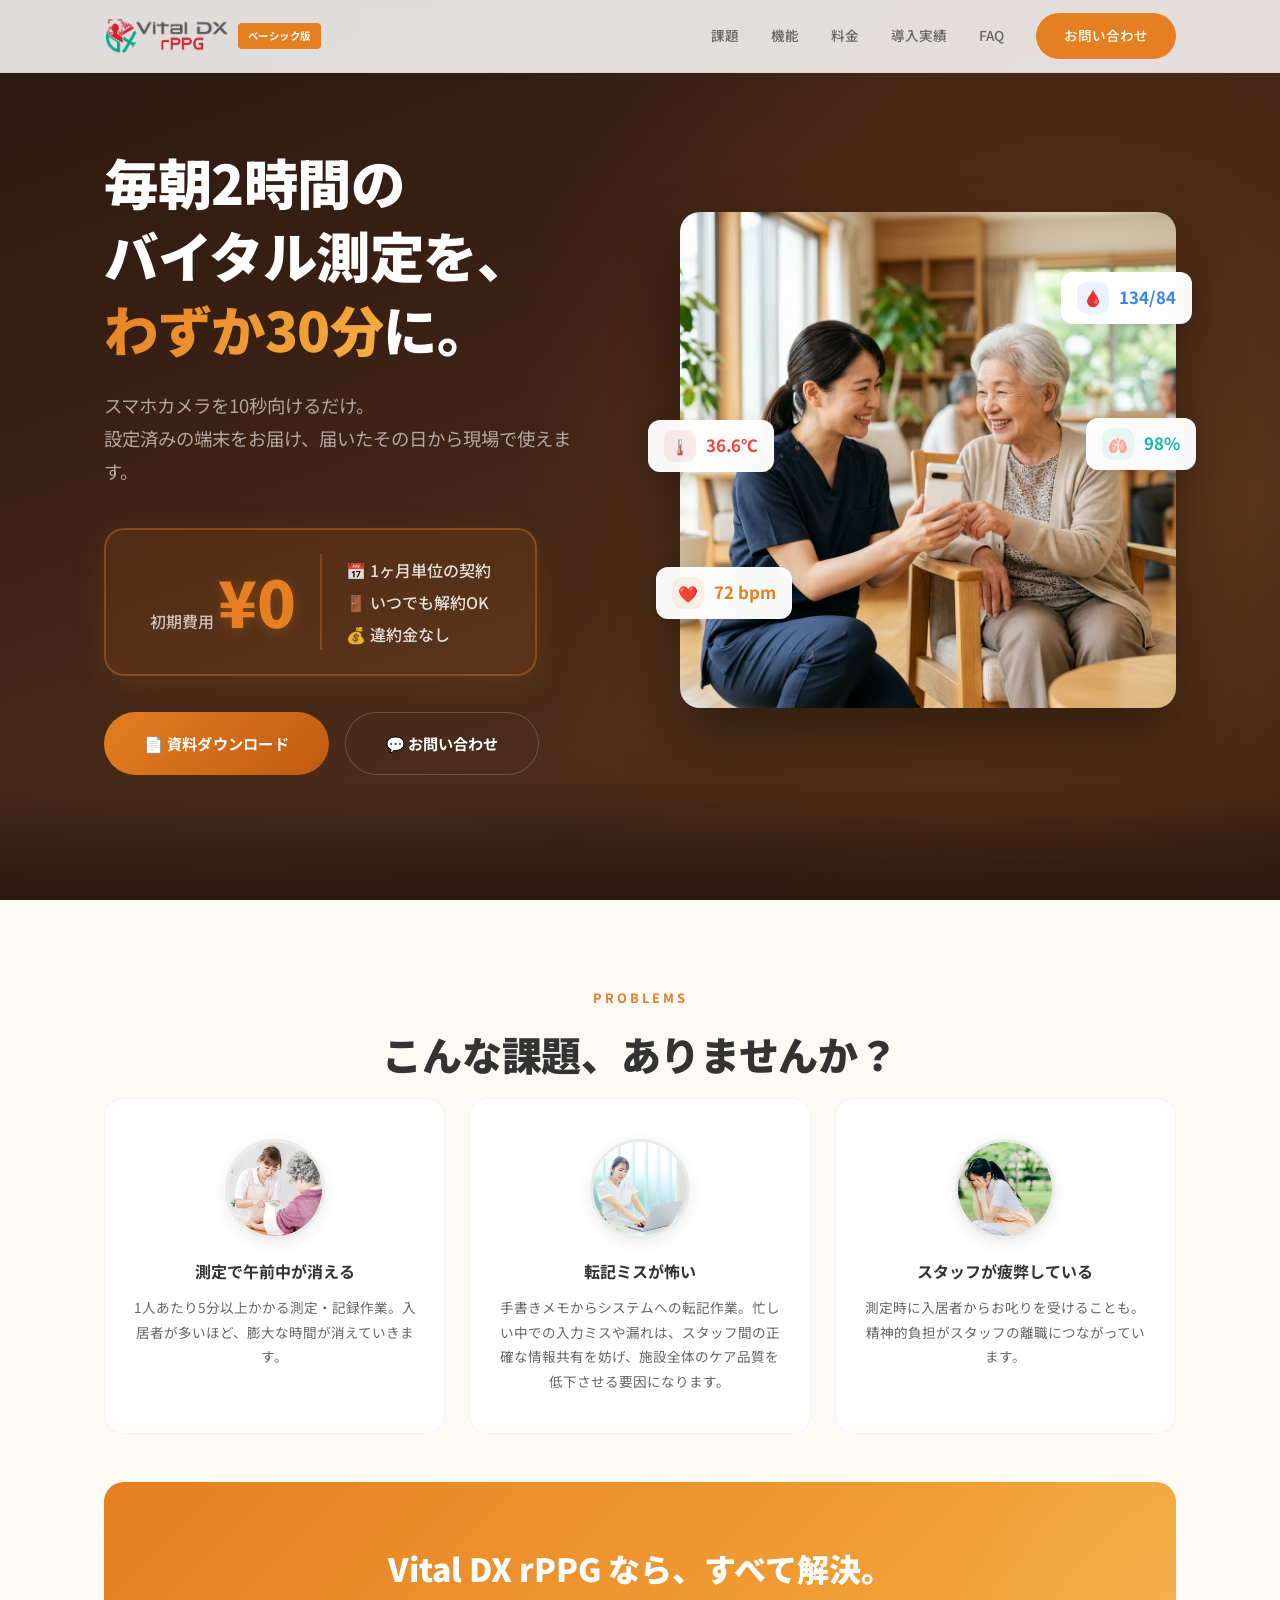
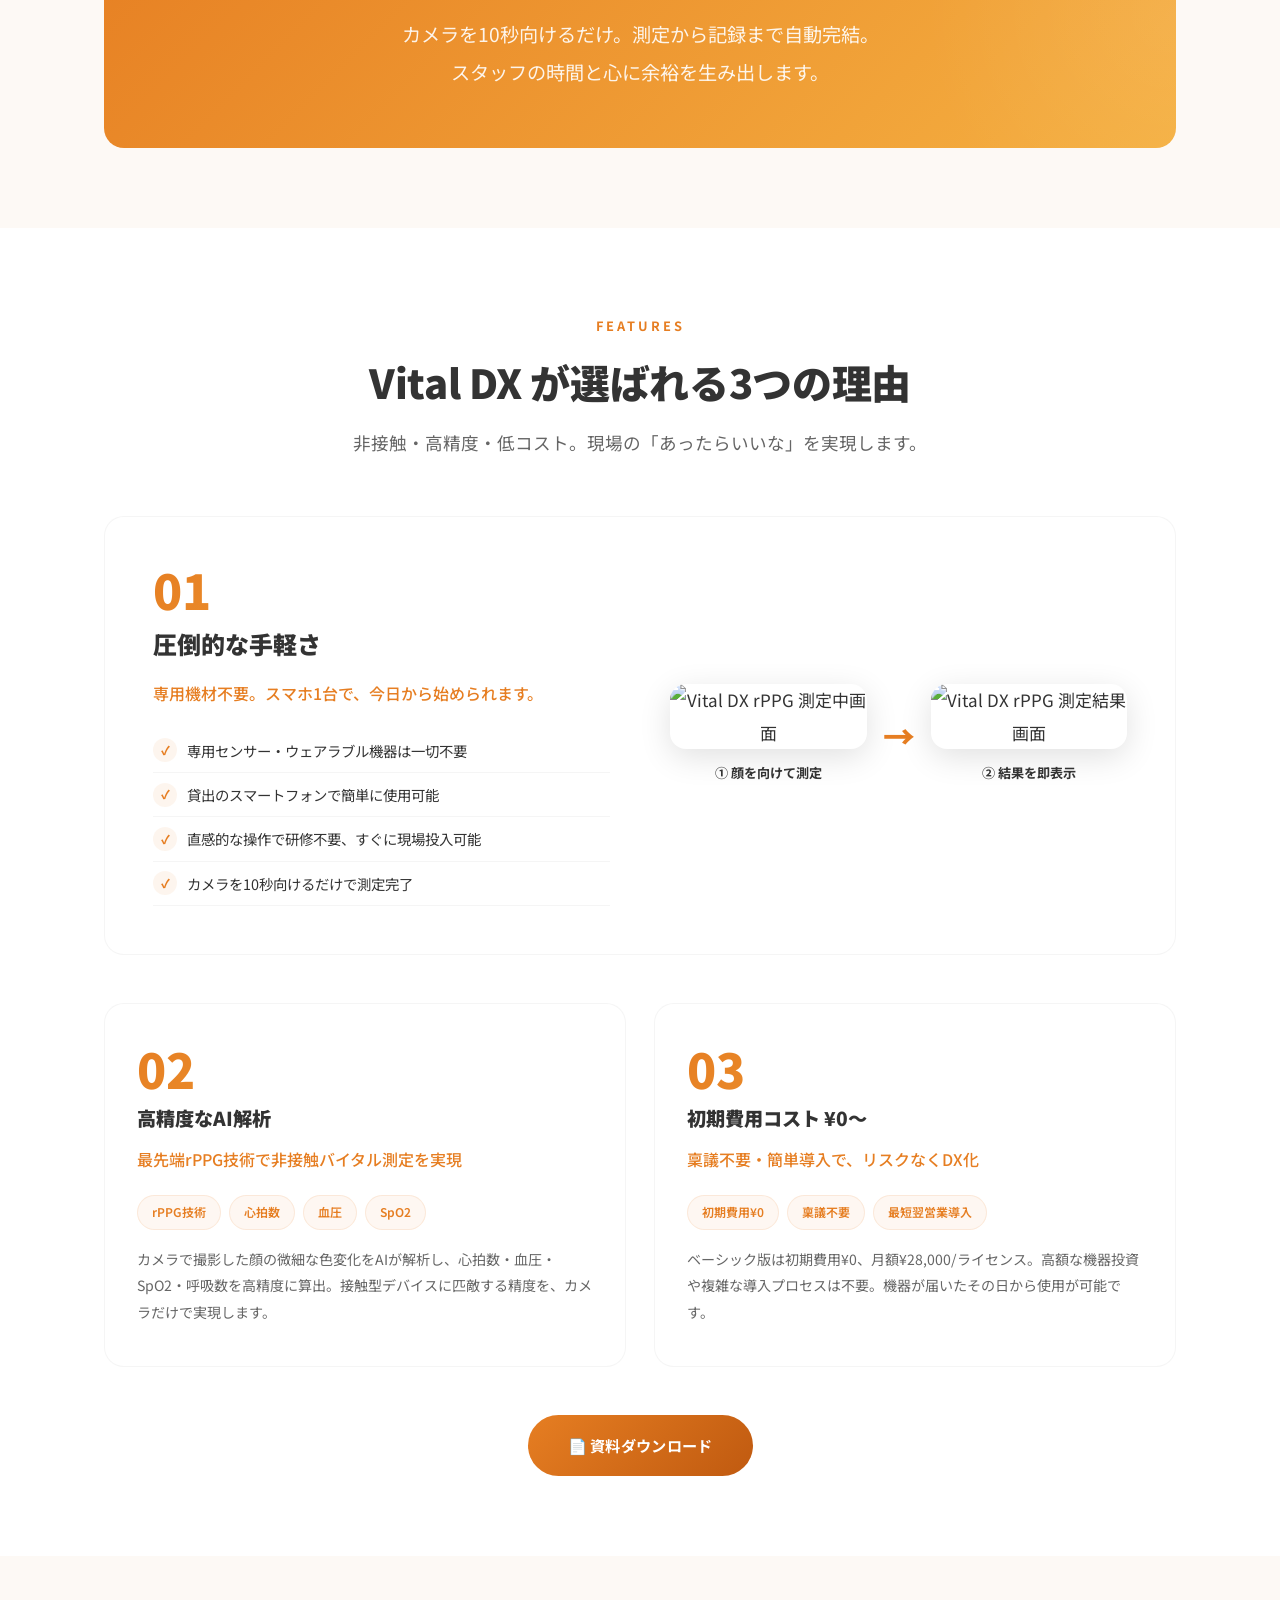
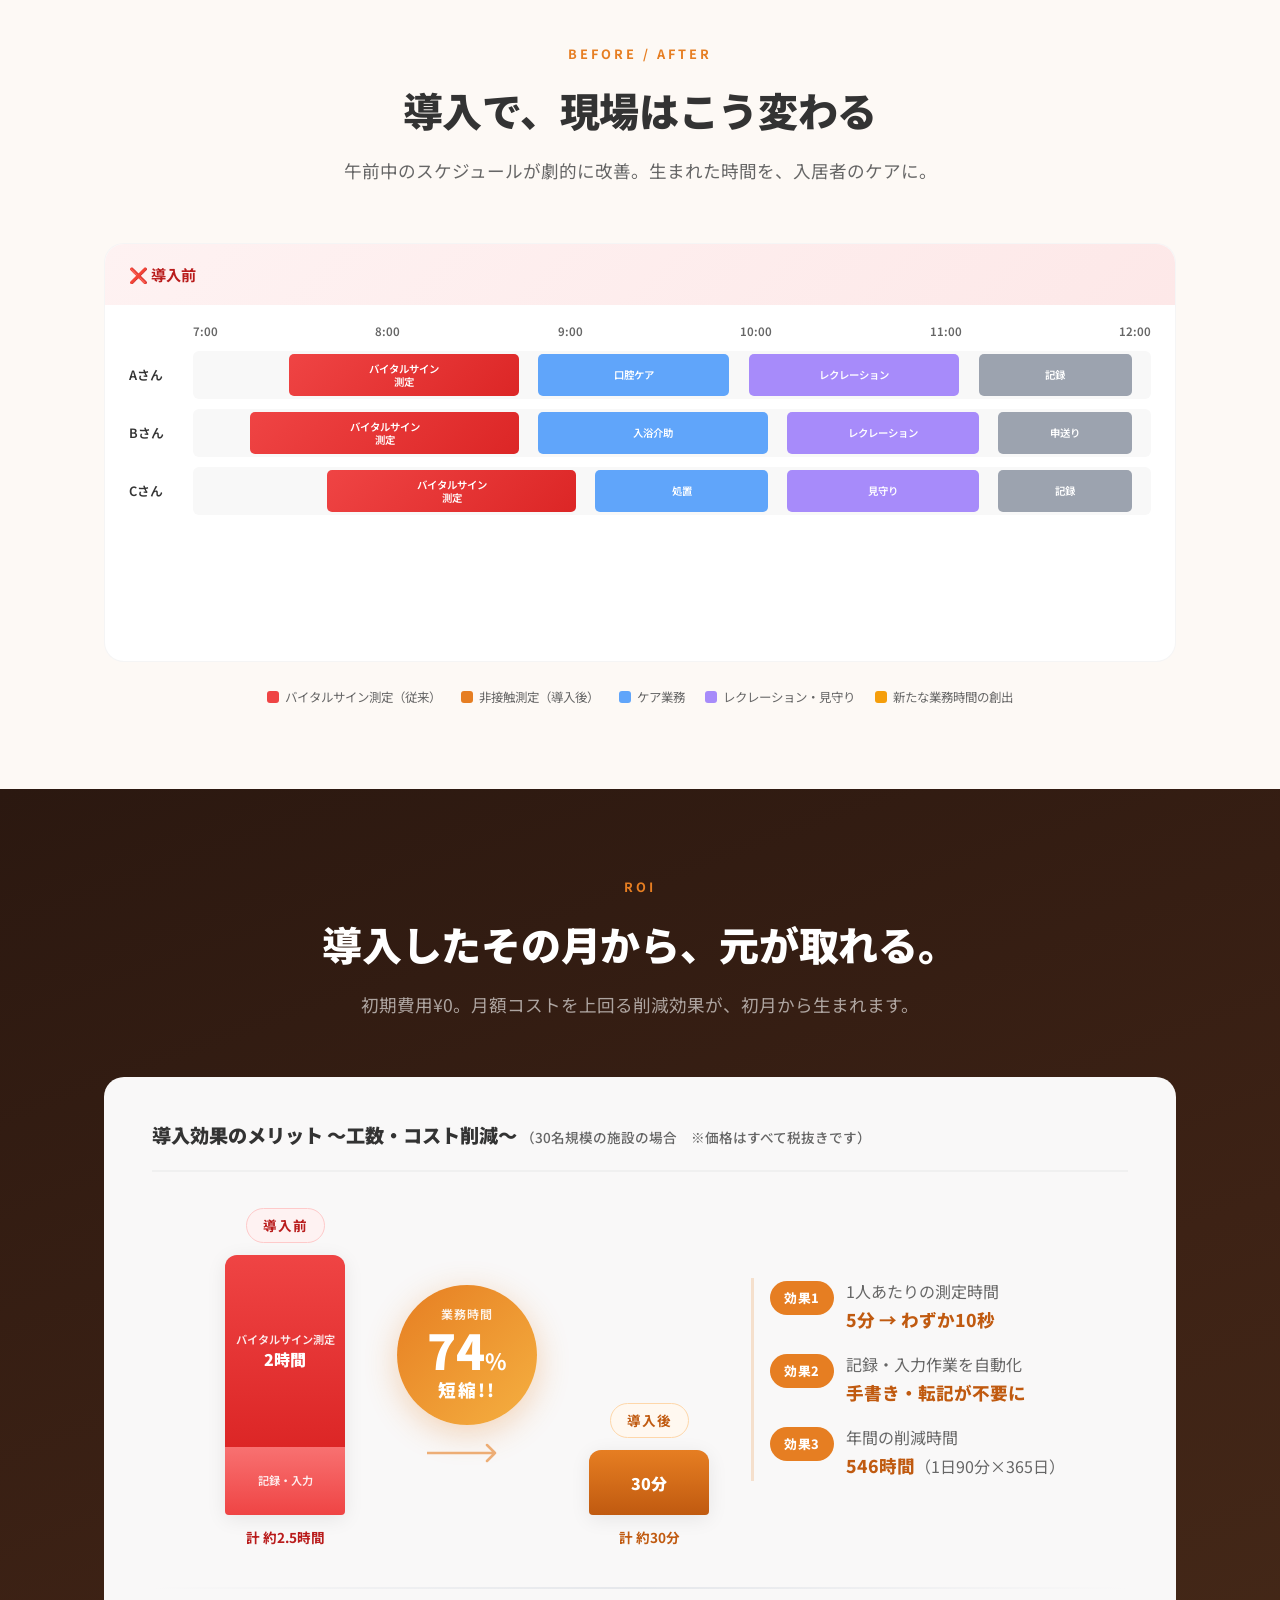
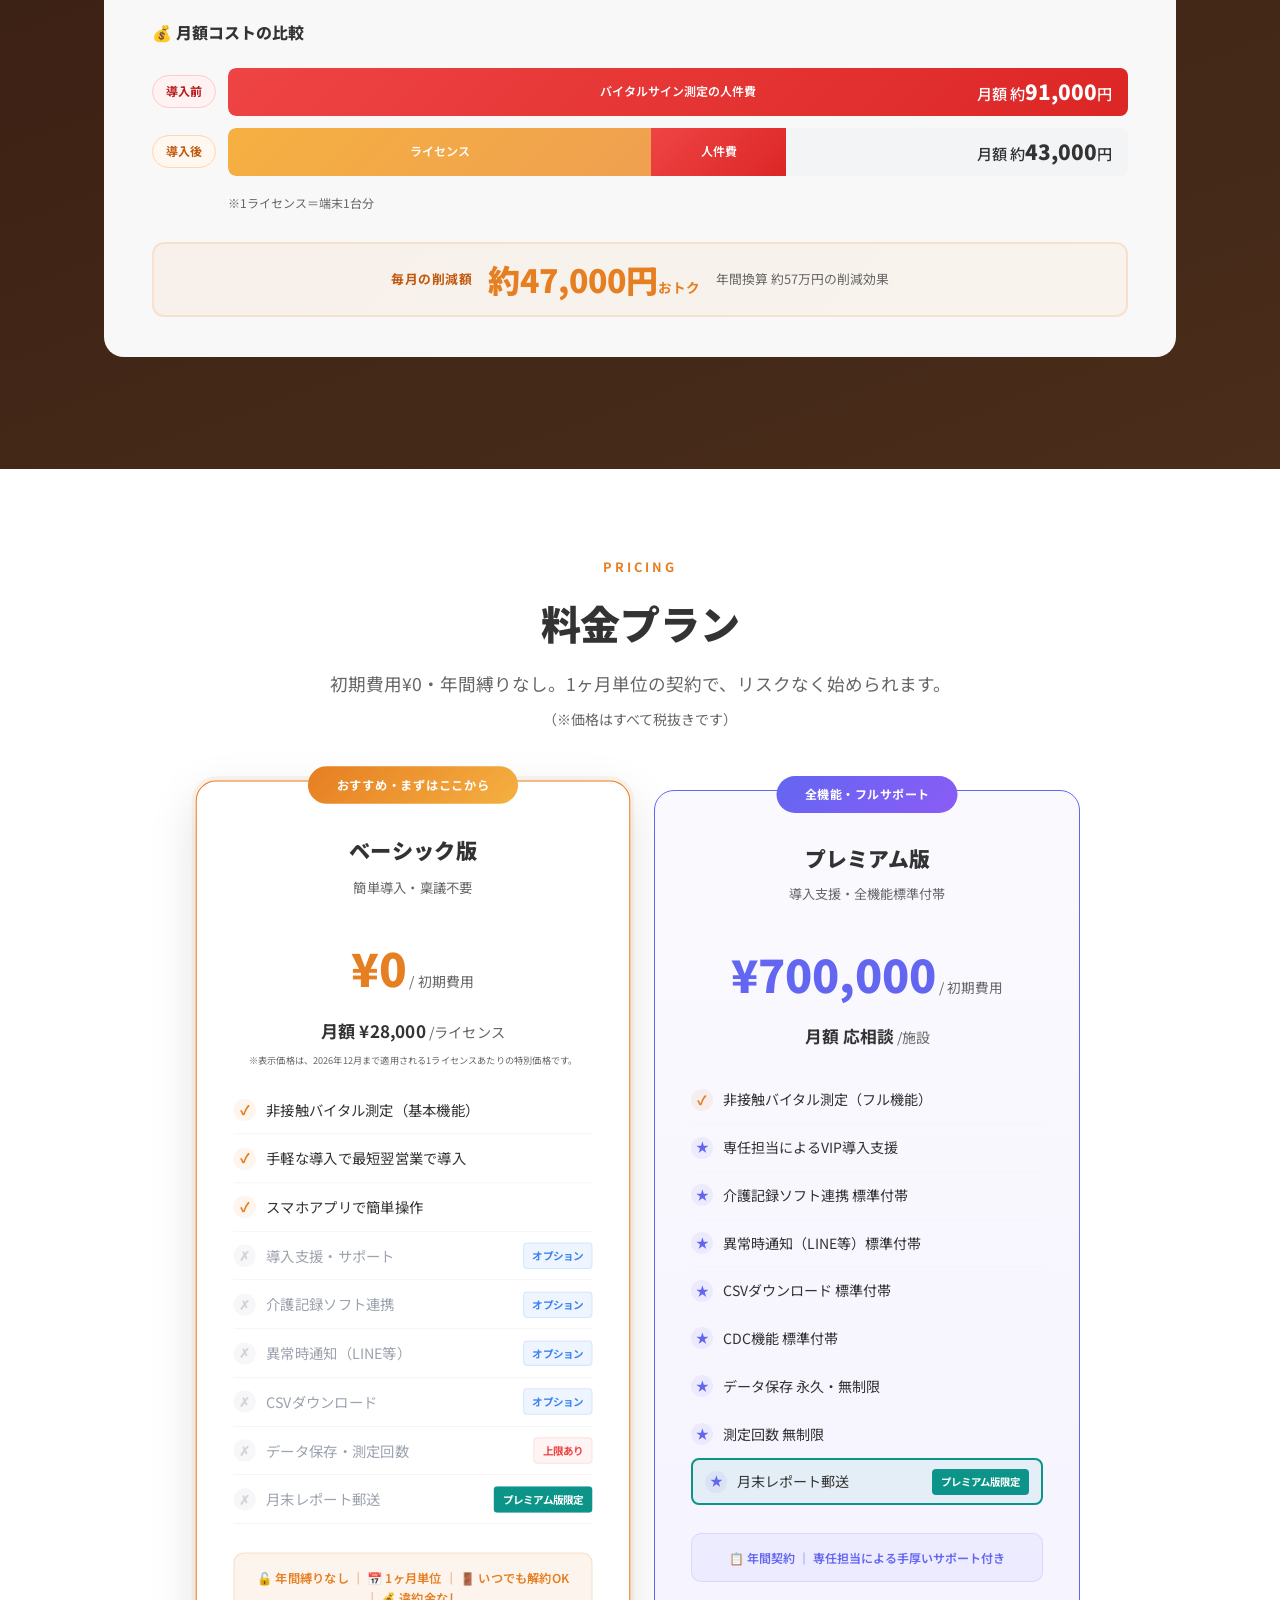
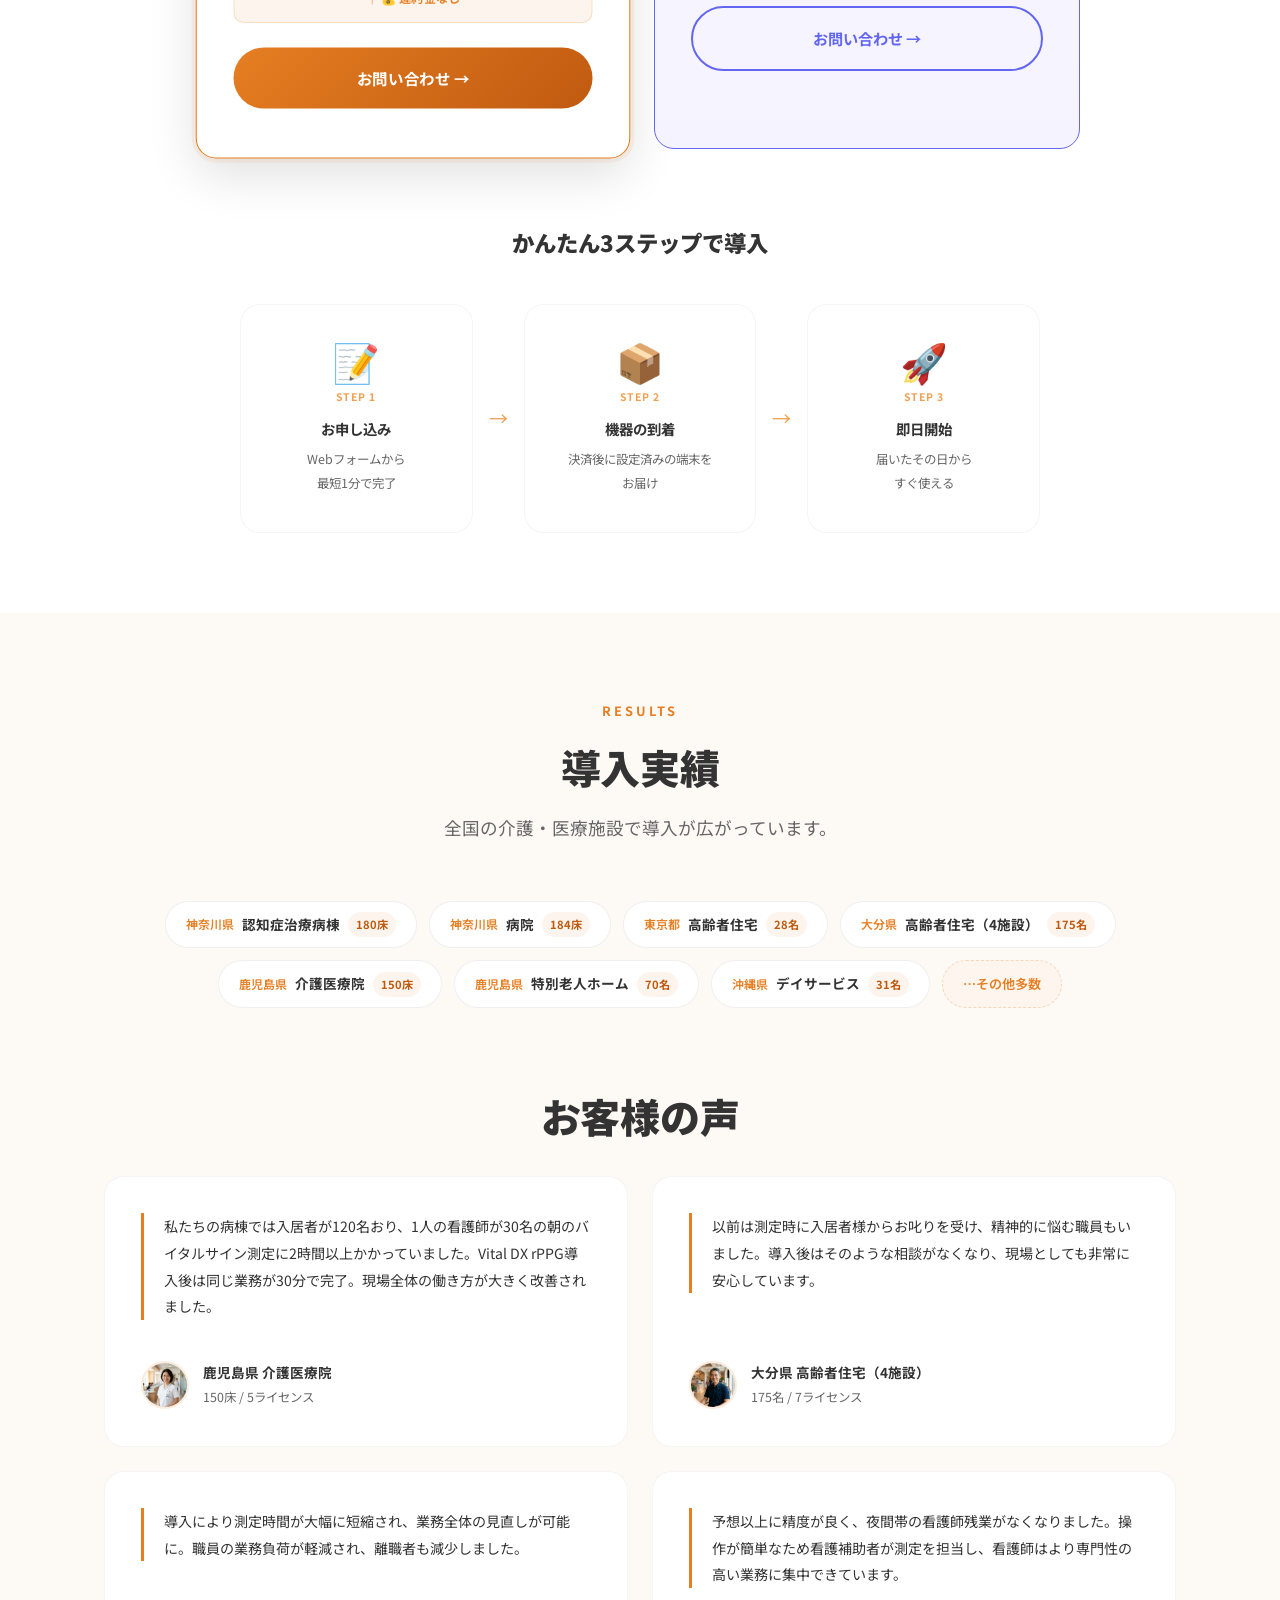
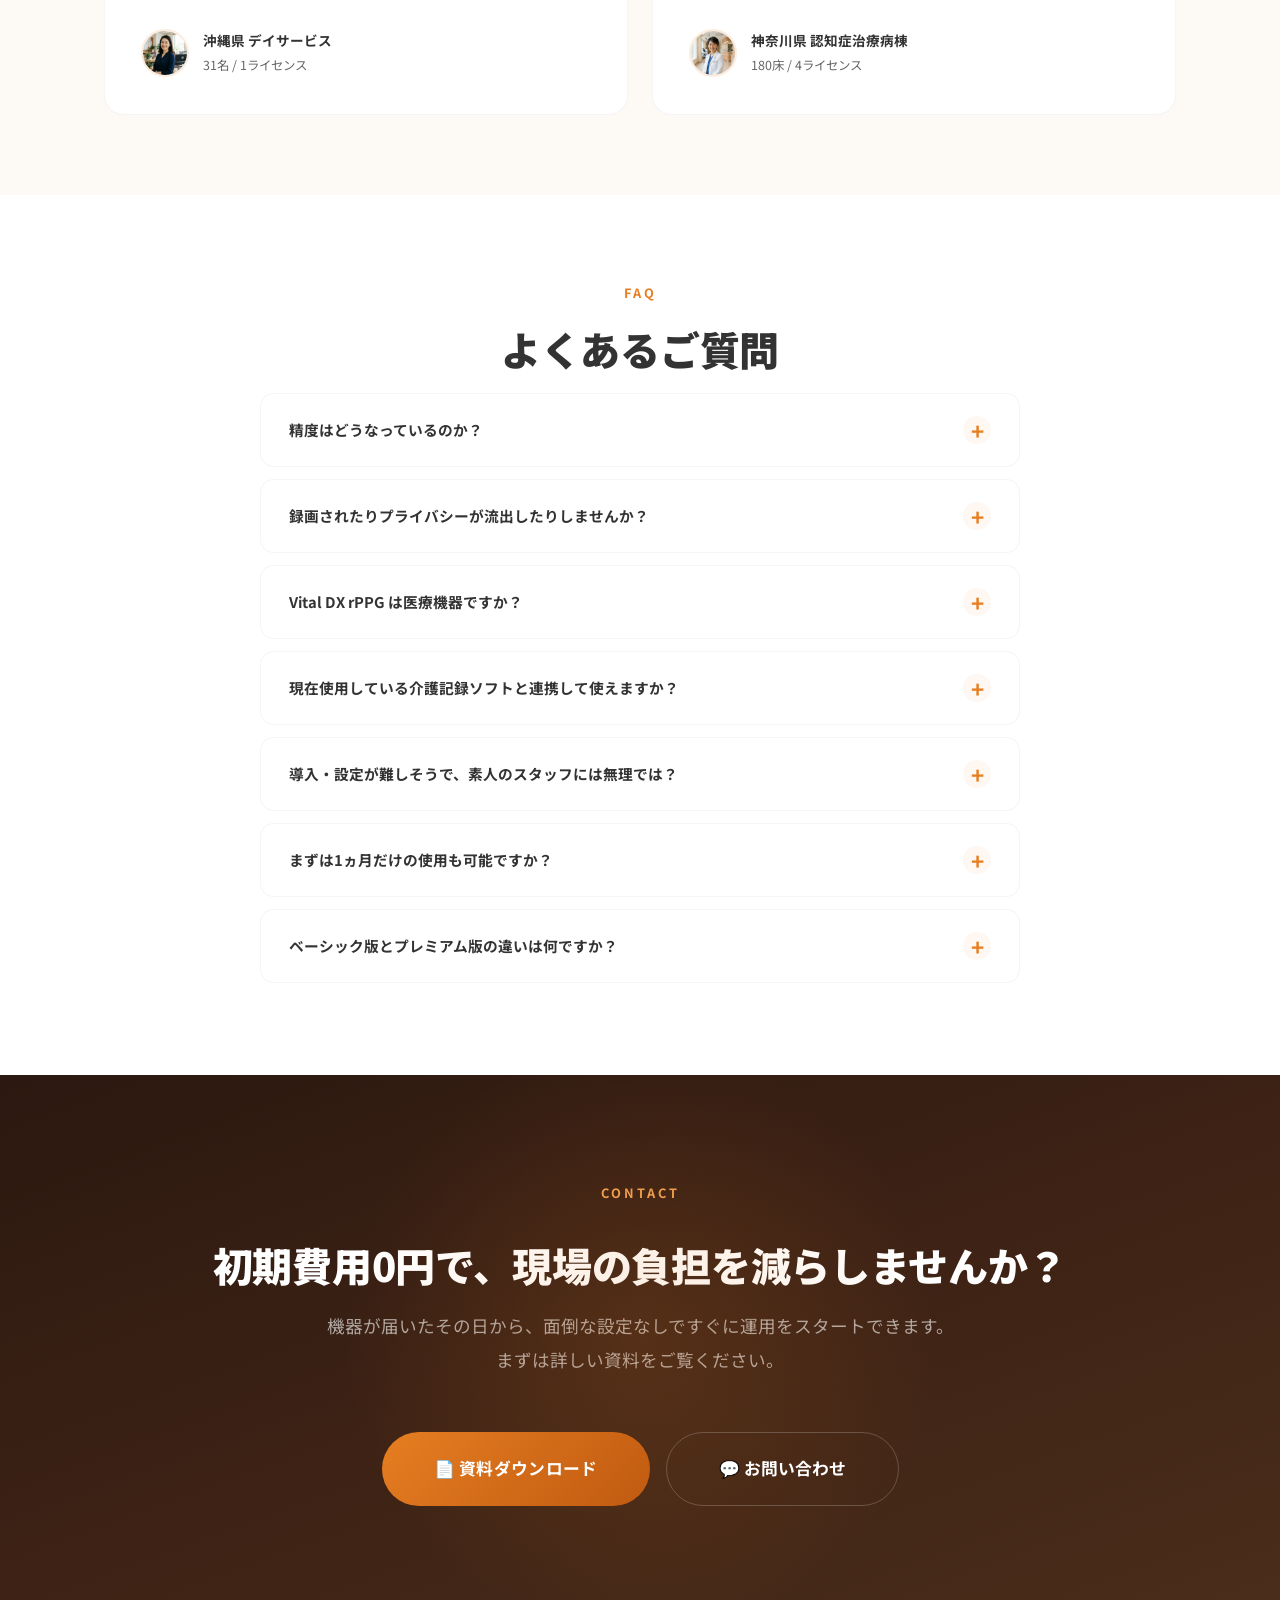
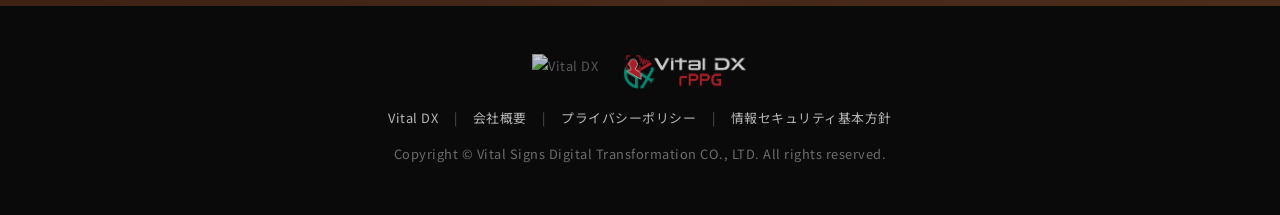
==== commit 2c89ad8e: "Update index.html" ====
--- a/index.html
+++ b/index.html
@@ -404,7 +404,7 @@
             <li class="highlight-feature">データ保存 永久・無制限</li>
             <li class="highlight-feature">測定回数 無制限</li>
             <li class="highlight-feature" style="border:2px solid #0d9488;border-radius:8px;padding:8px 12px;background:rgba(13,148,136,.08);">月末レポート郵送<span class="option-tag"
-                style="background:#0d9488;color:#fff;">プレミアム限定</span></li>
+                style="background:#0d9488;color:#fff;">プレミアム版限定</span></li>
           </ul>
           <div class="contract-note premium-note">
             <p>📋 年間契約 ｜ 専任担当による手厚いサポート付き</p>
--- a/styles.css
+++ b/styles.css
@@ -635,7 +635,8 @@
     width: 100%;
     height: auto;
     border-radius: 16px;
-    box-shadow: 0 8px 32px rgba(0, 0, 0, .12)
+    box-shadow: 0 8px 32px rgba(0, 0, 0, .12);
+    background-color: #fff
 }
 
 .app-flow-label {
@@ -1588,12 +1589,12 @@
 }
 
 .basic-note {
-    background: rgba(16, 185, 129, .06);
-    border: 1px solid rgba(16, 185, 129, .15)
+    background: rgba(230, 126, 34, .08);
+    border: 1px solid rgba(230, 126, 34, .2)
 }
 
 .basic-note p {
-    color: #059669
+    color: #e67e22
 }
 
 .premium-note {
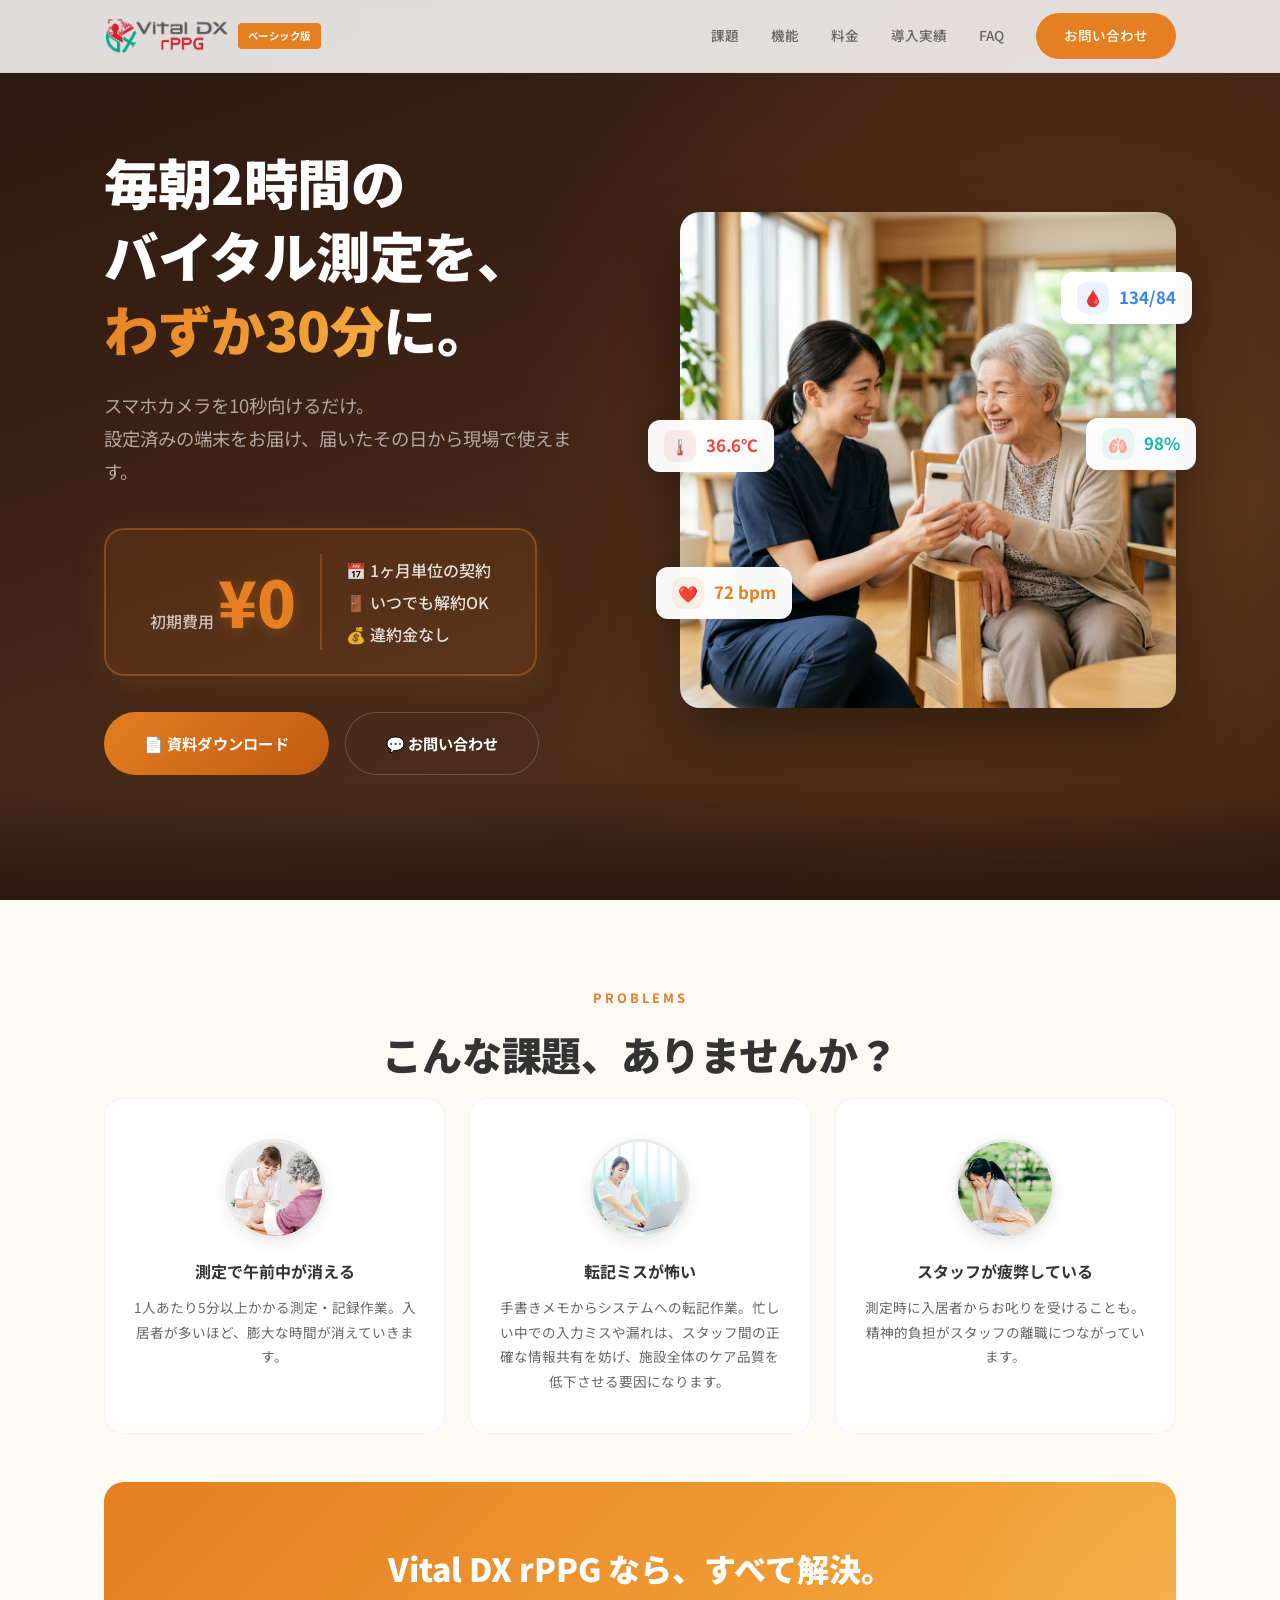
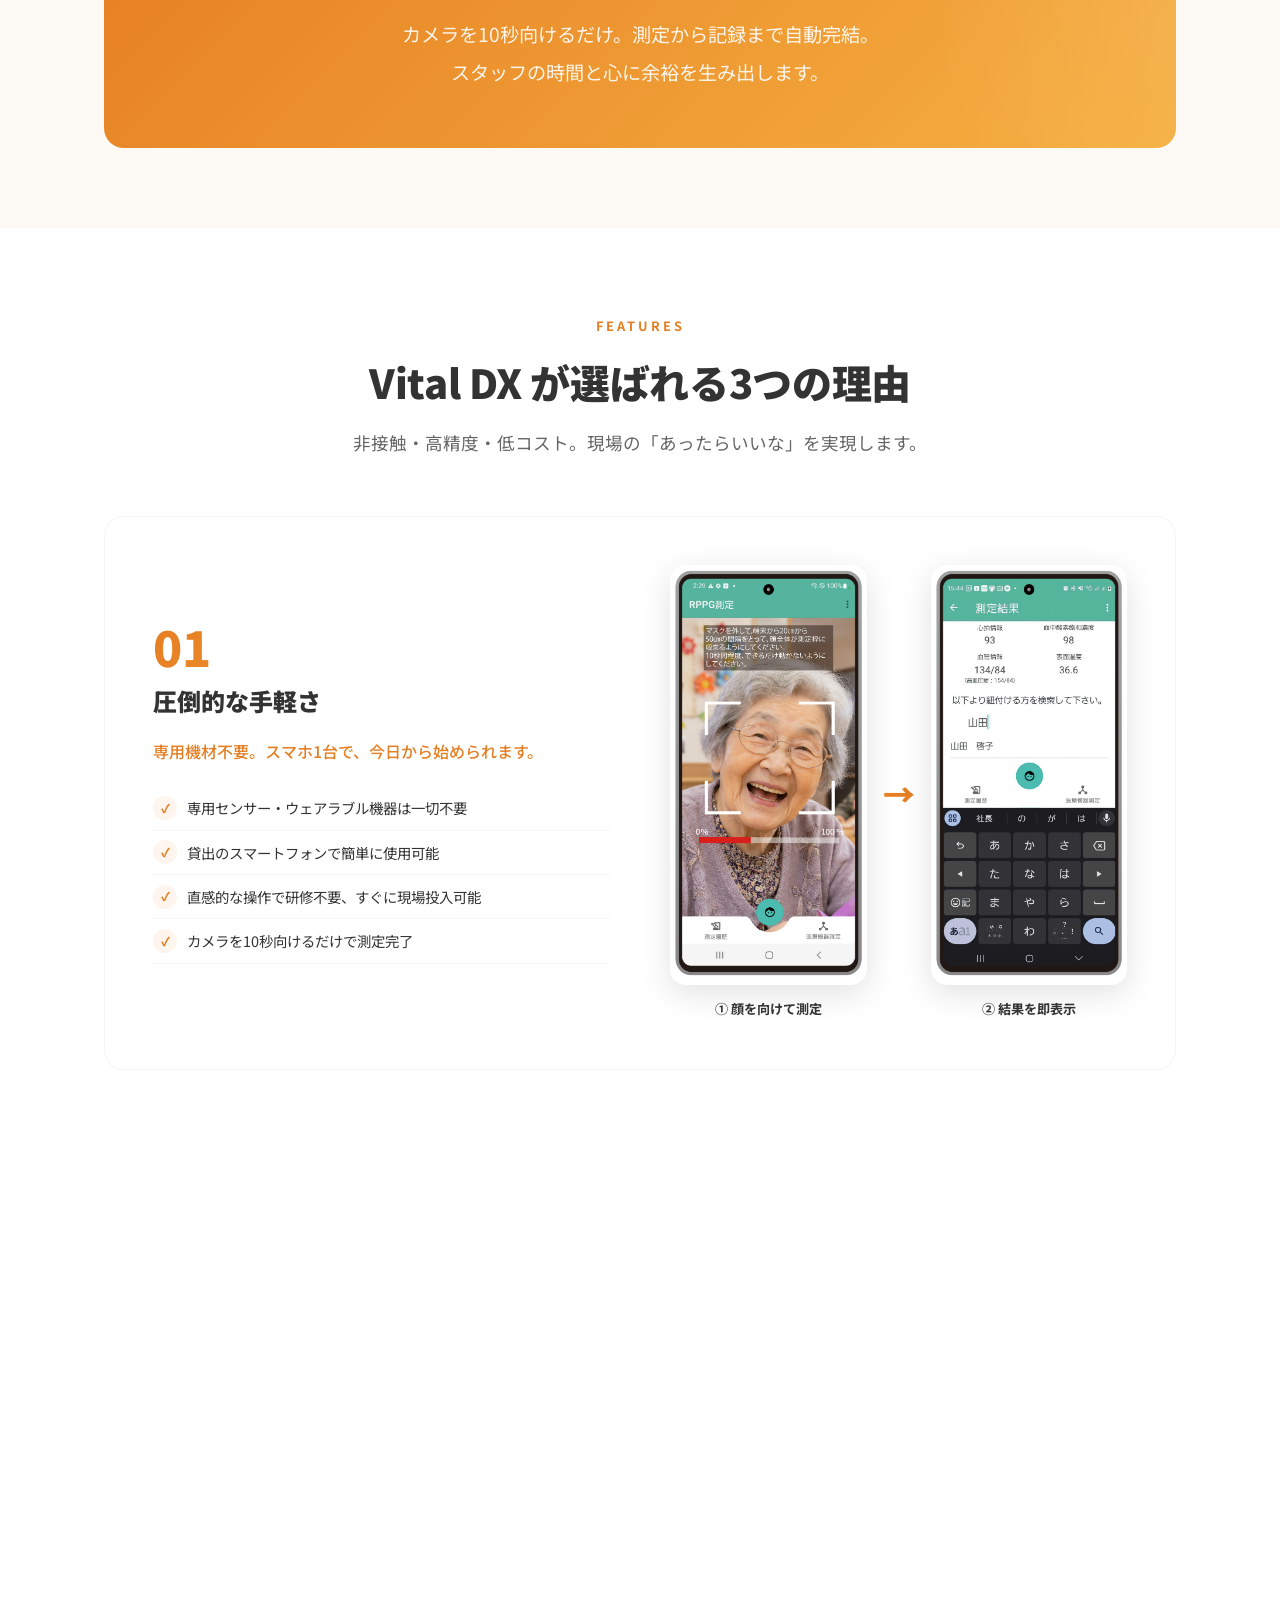
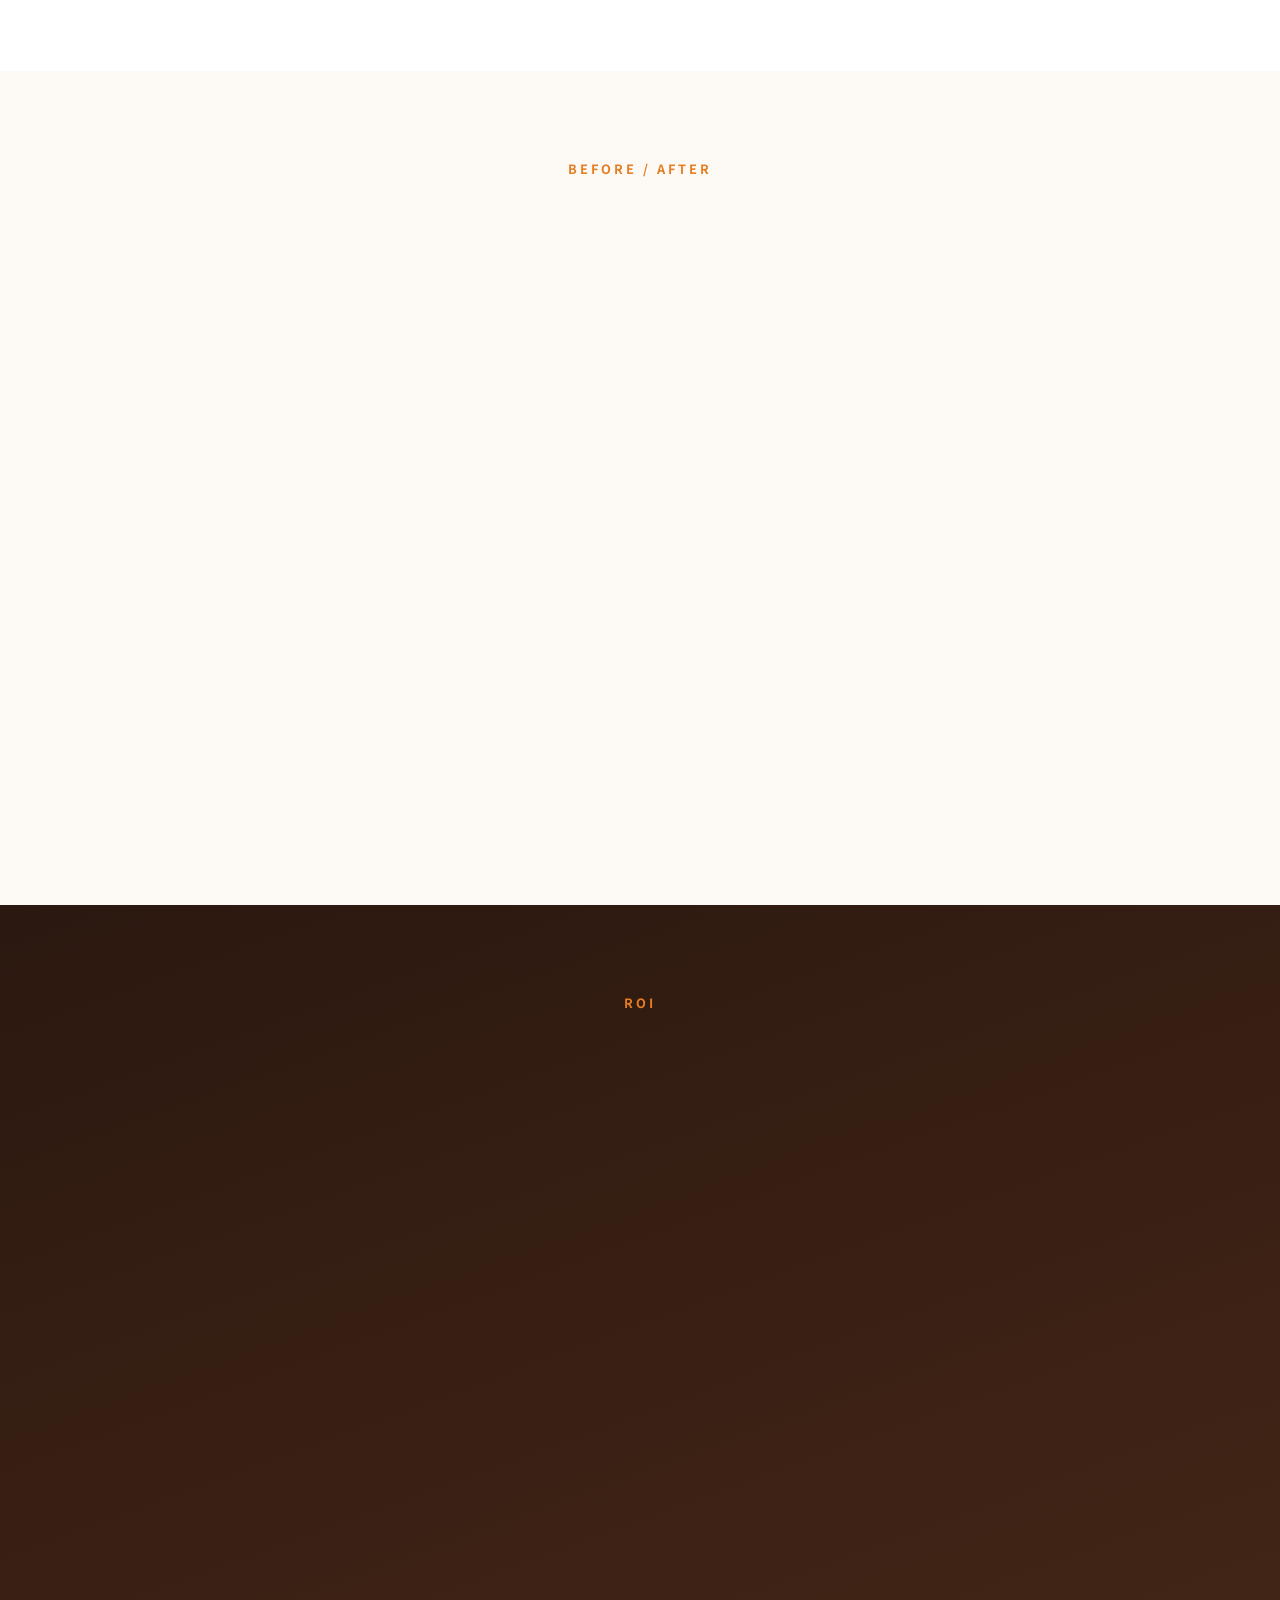
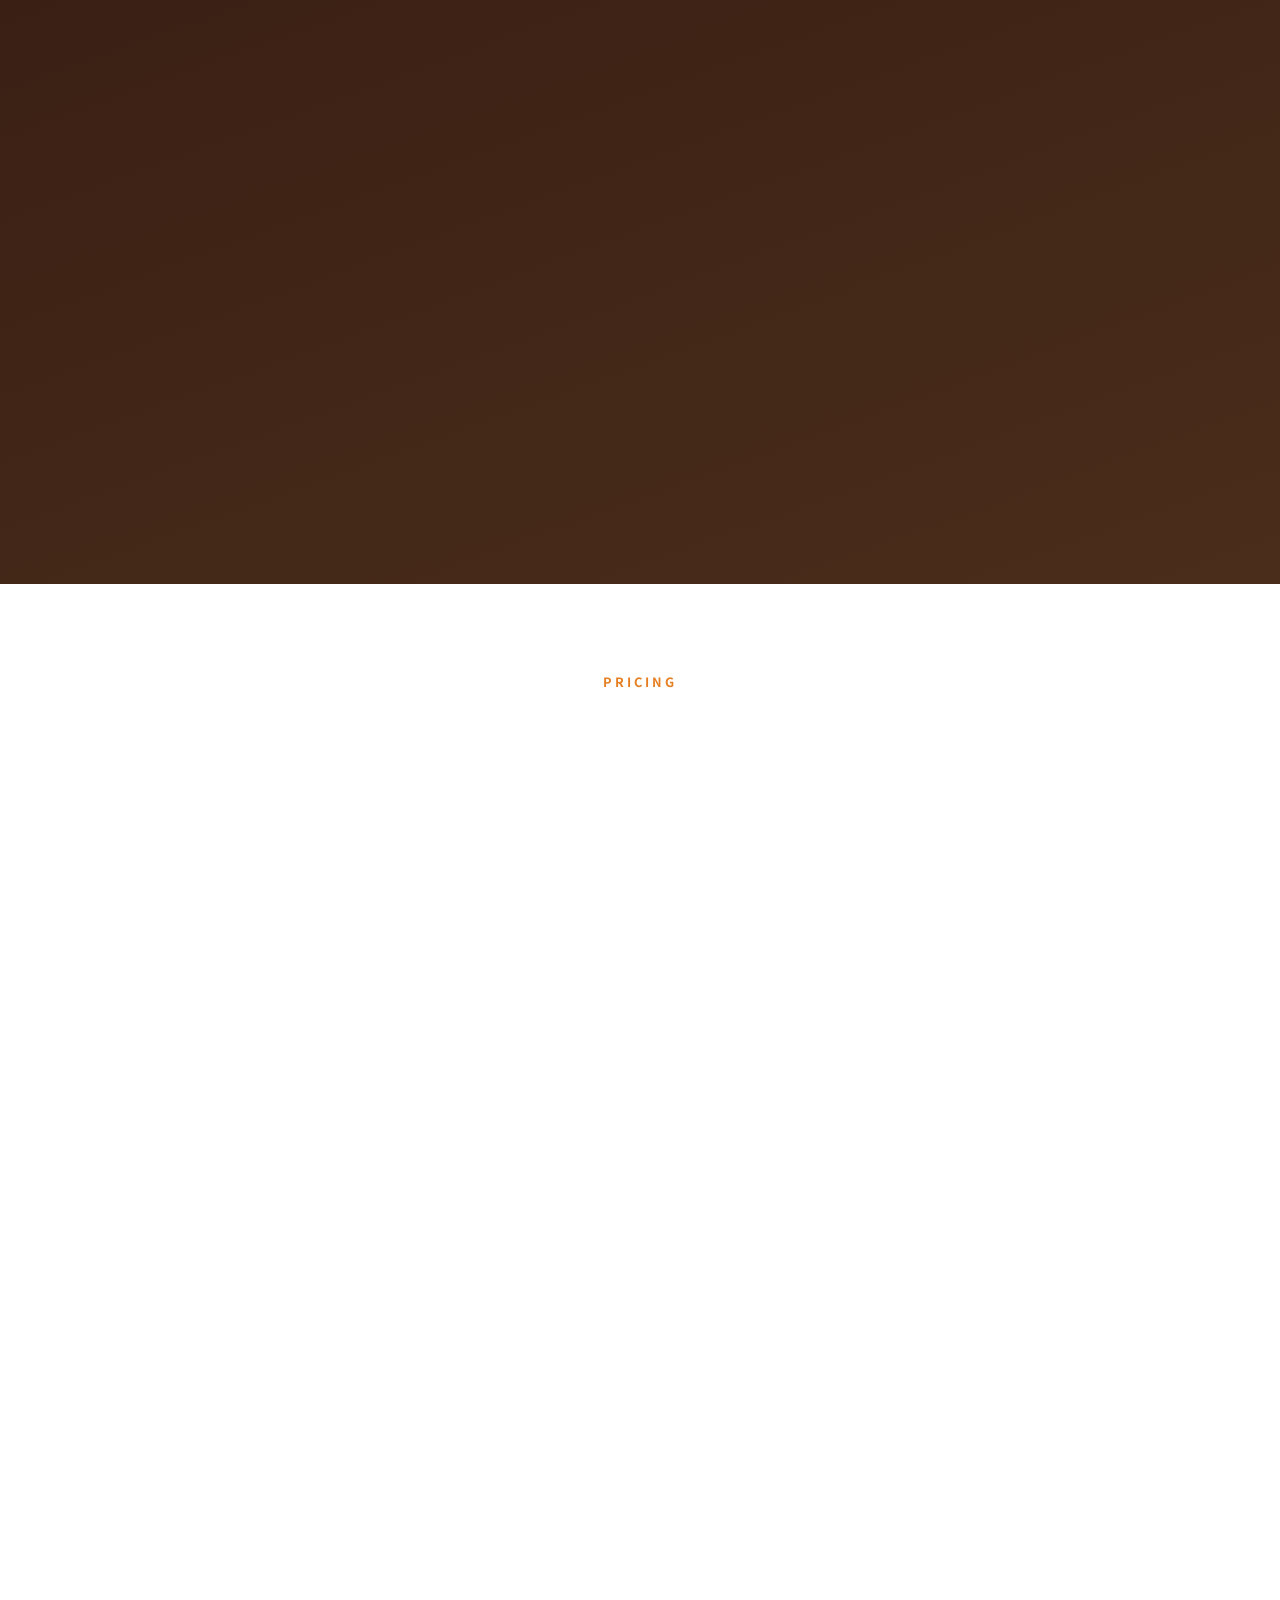
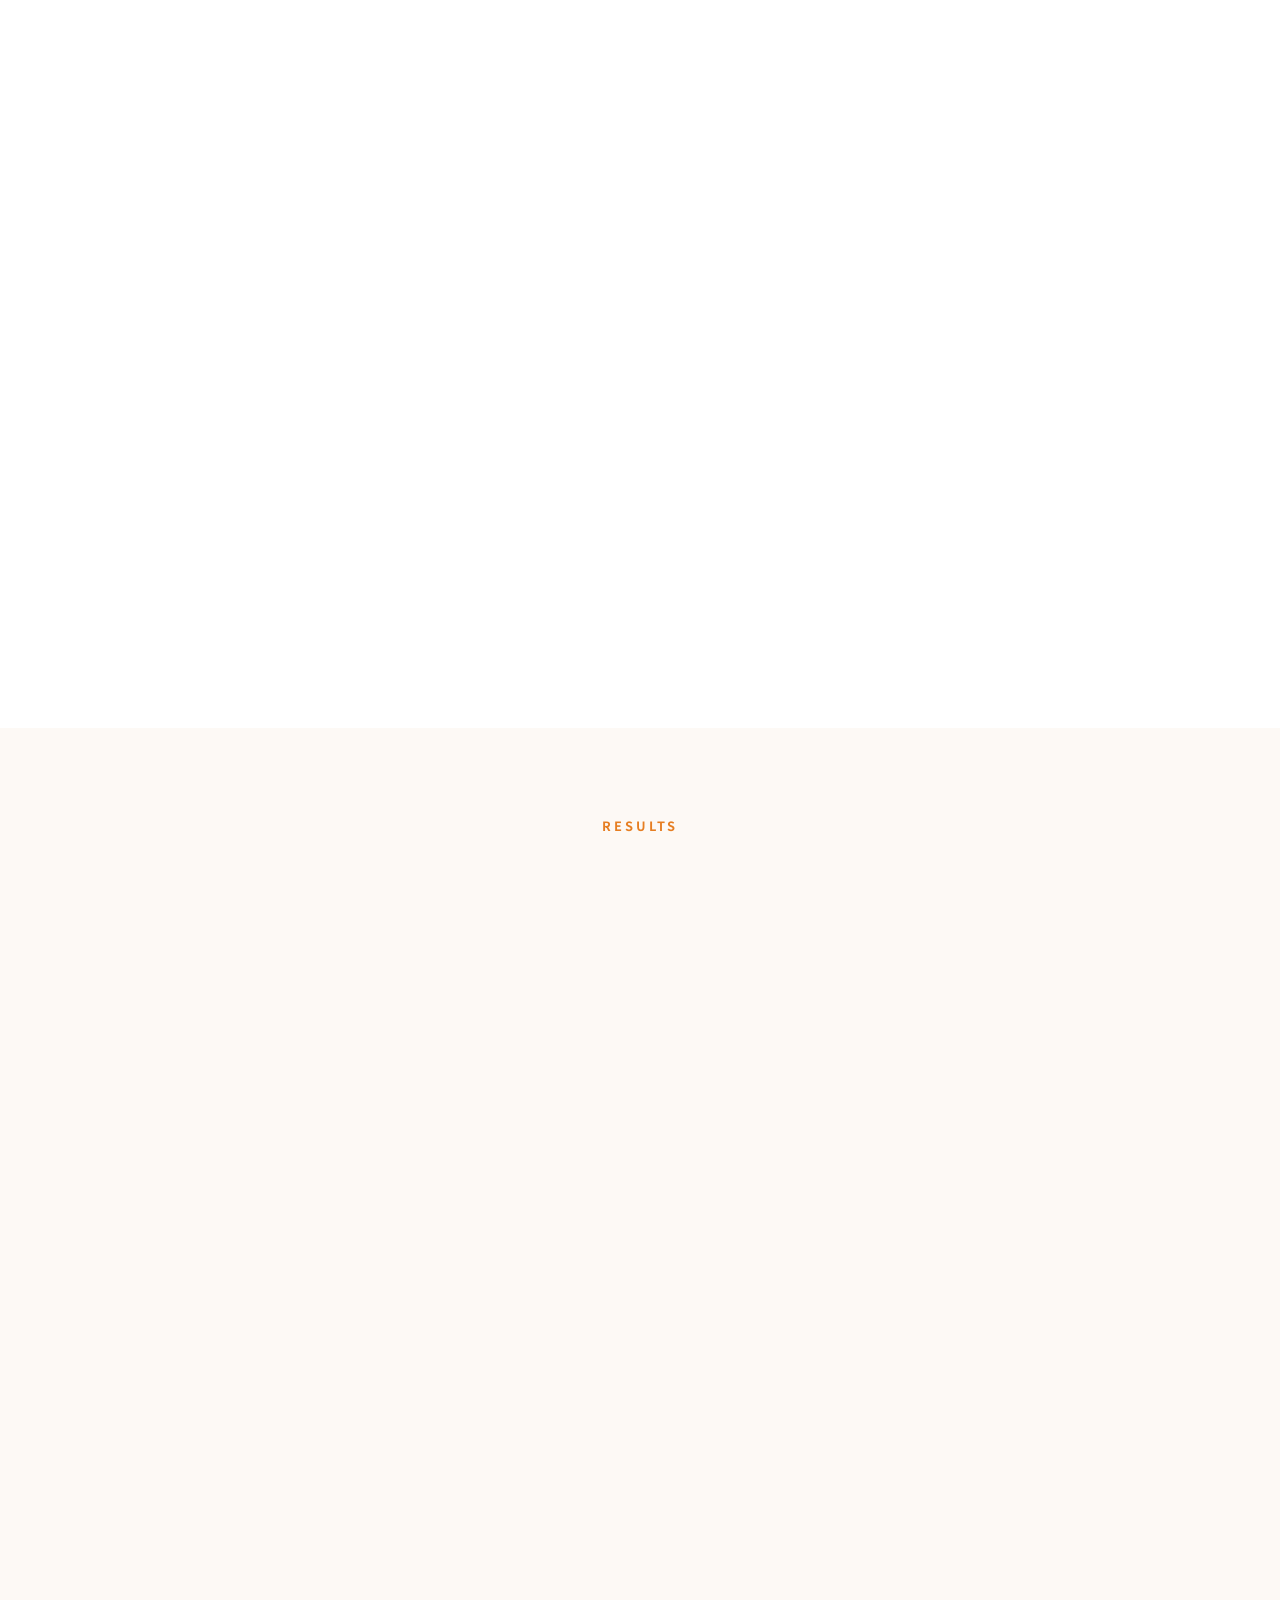
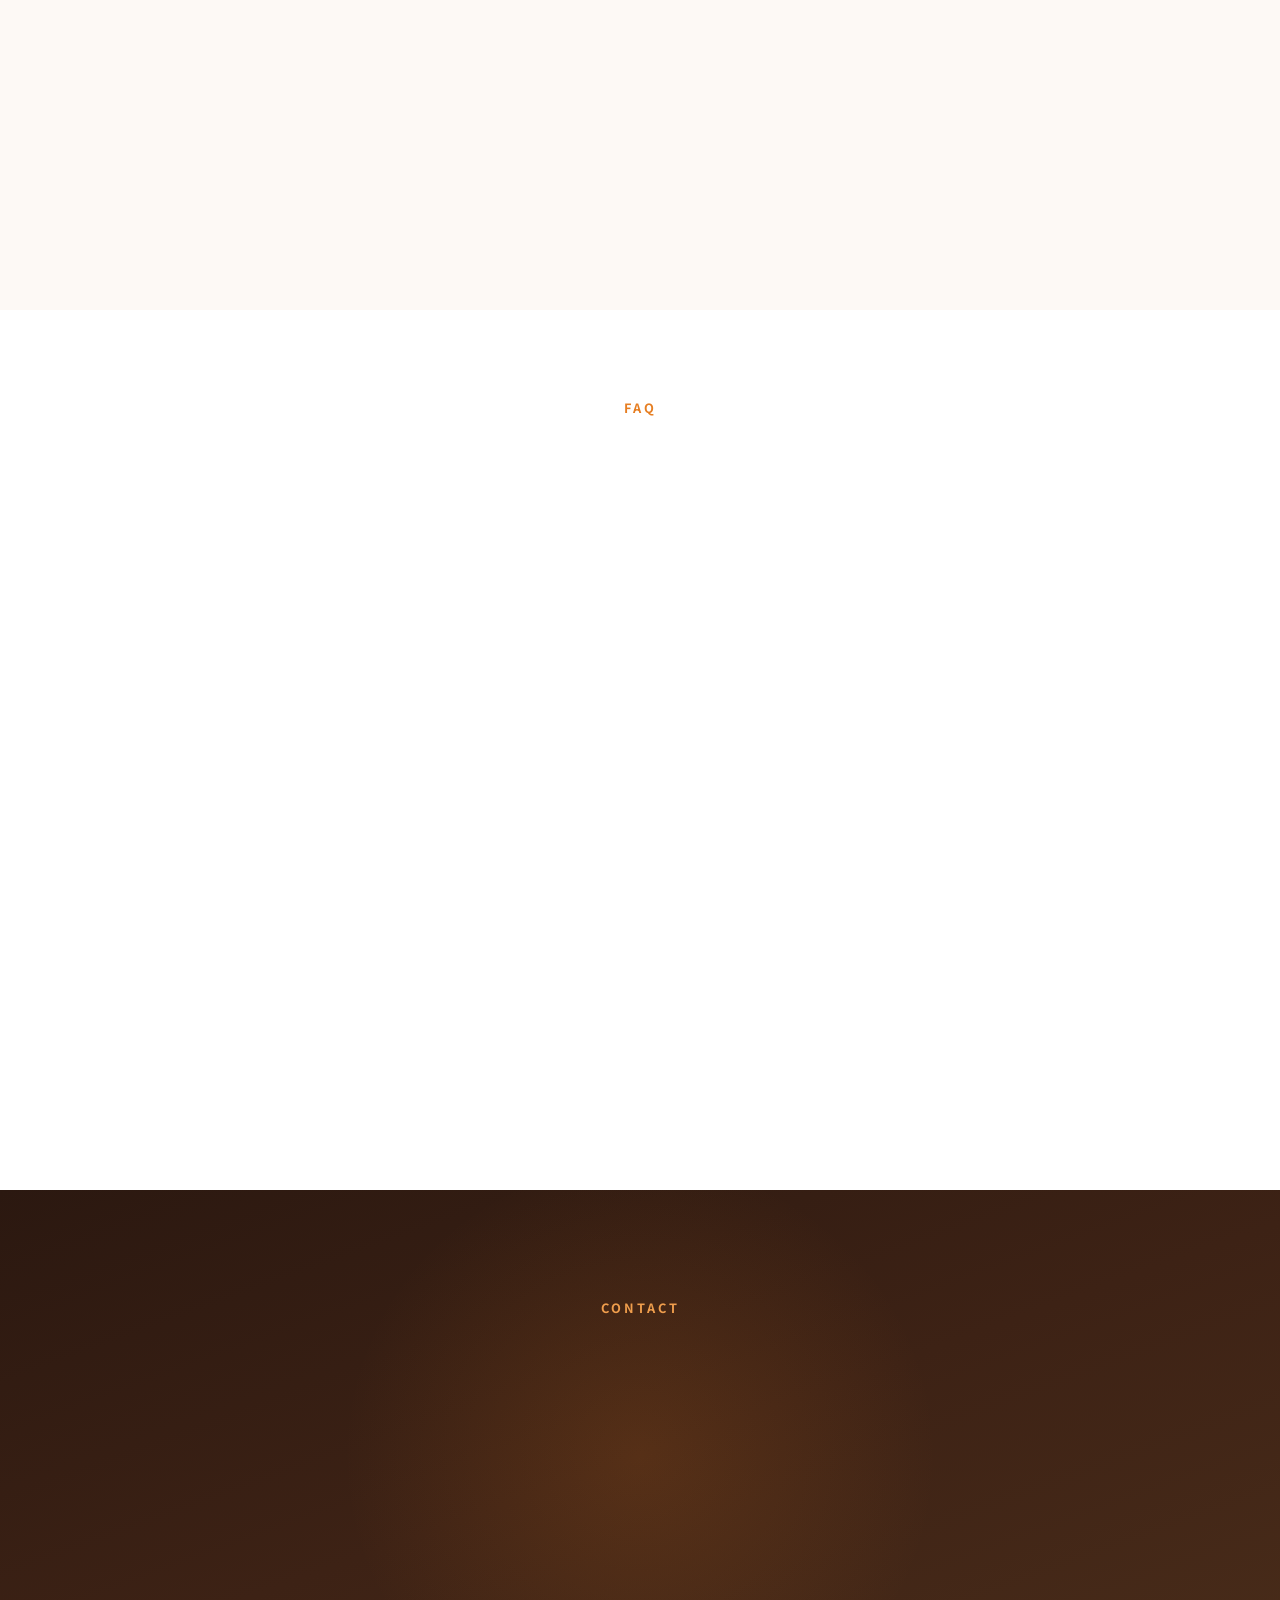
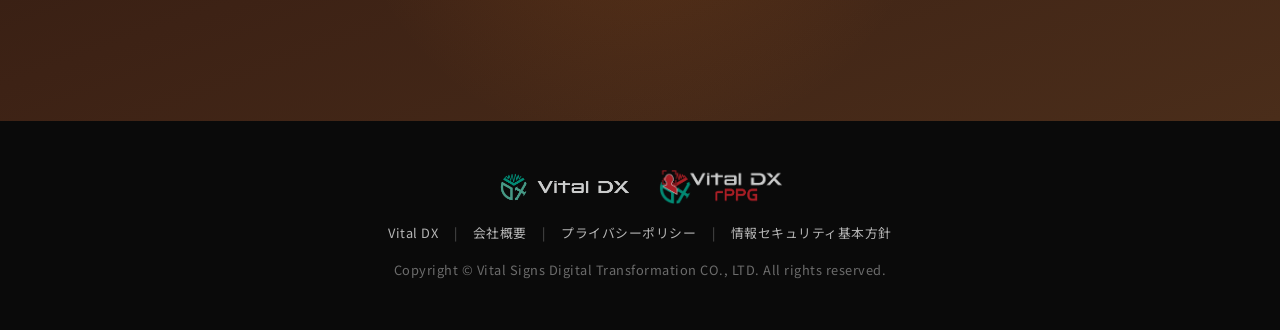
==== commit 49bd248e: "Add files via upload" ====
--- a/index.html
+++ b/index.html
@@ -638,4 +638,4 @@
   <script src="script.js"></script>
 </body>
 
-</html>
+</html>
--- a/styles.css
+++ b/styles.css
@@ -614,8 +614,6 @@
     transform: translateY(-6px);
     box-shadow: var(--shadow)
 }
-
-.feature-detail-content {}
 
 /* App flow: 2-step phone screenshots */
 .app-flow {
@@ -2027,4 +2025,4 @@
     .hero-image {
         order: -1
     }
-}
+}
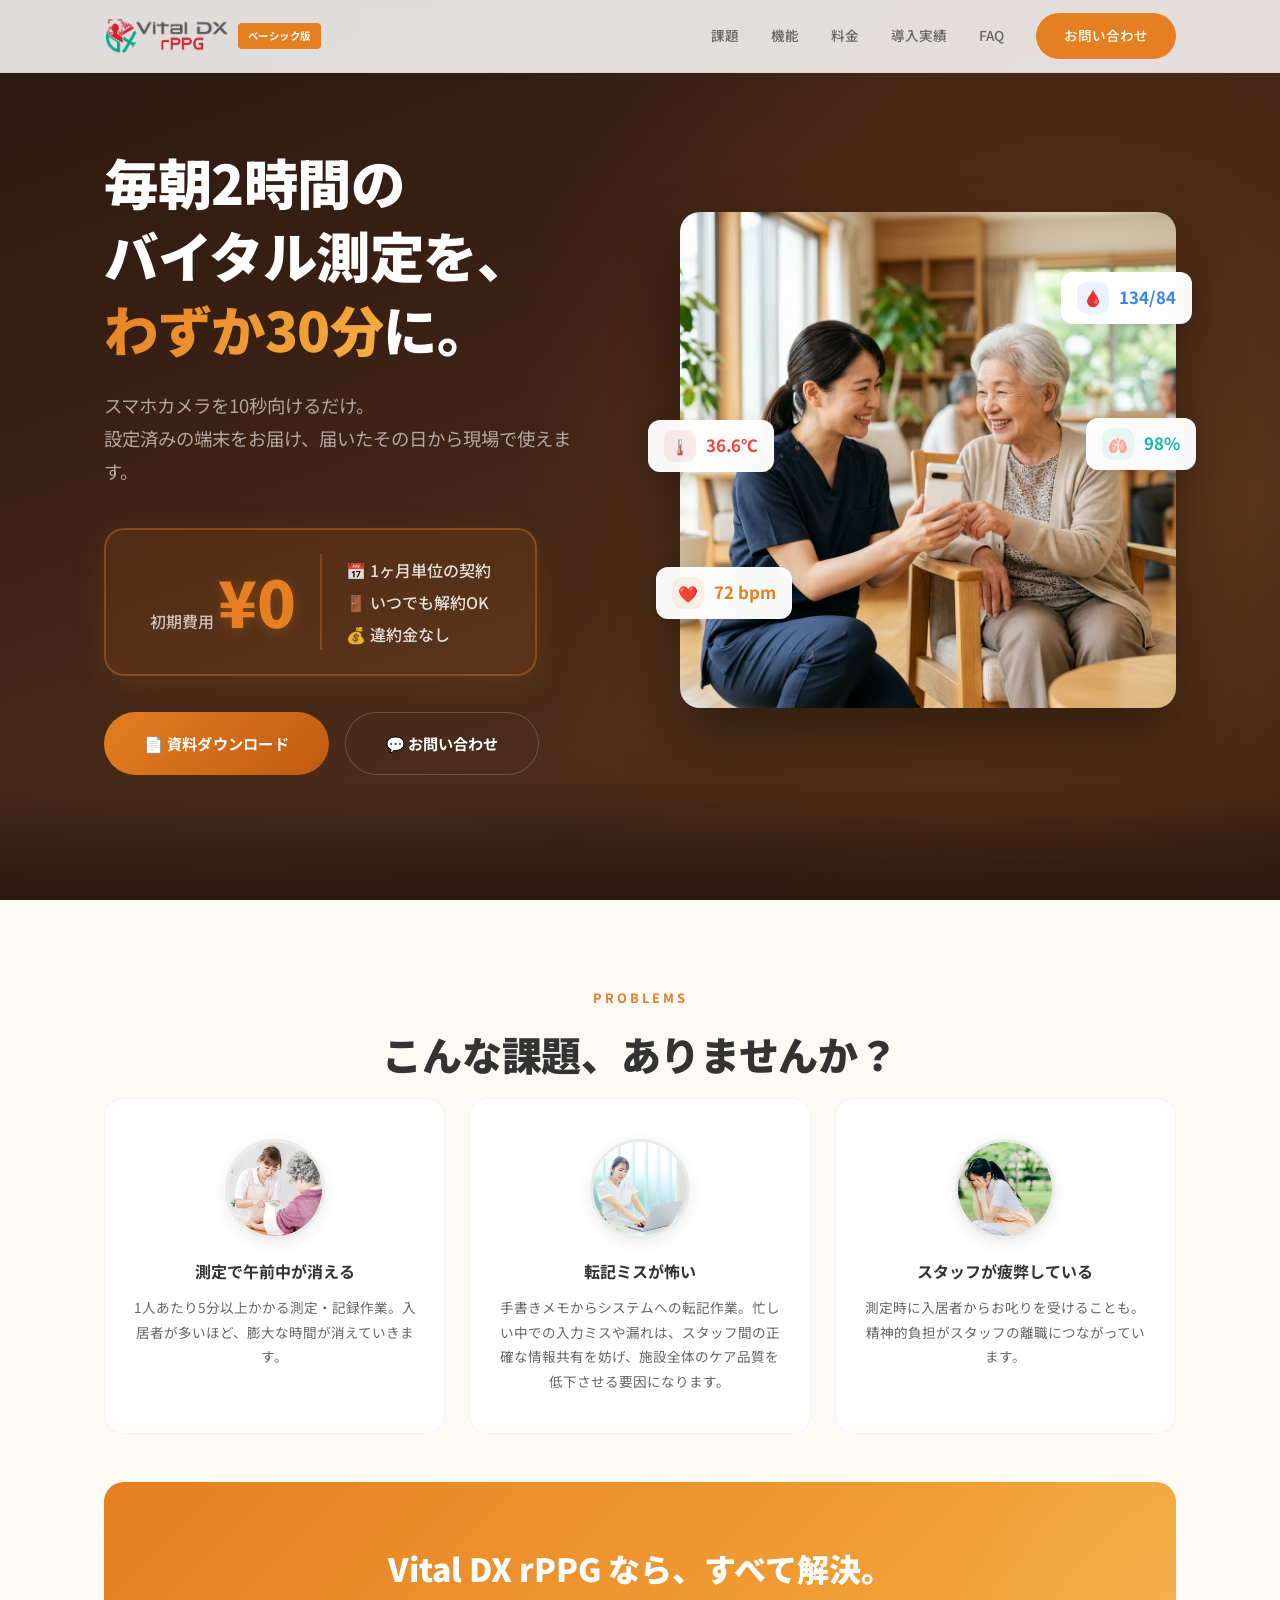
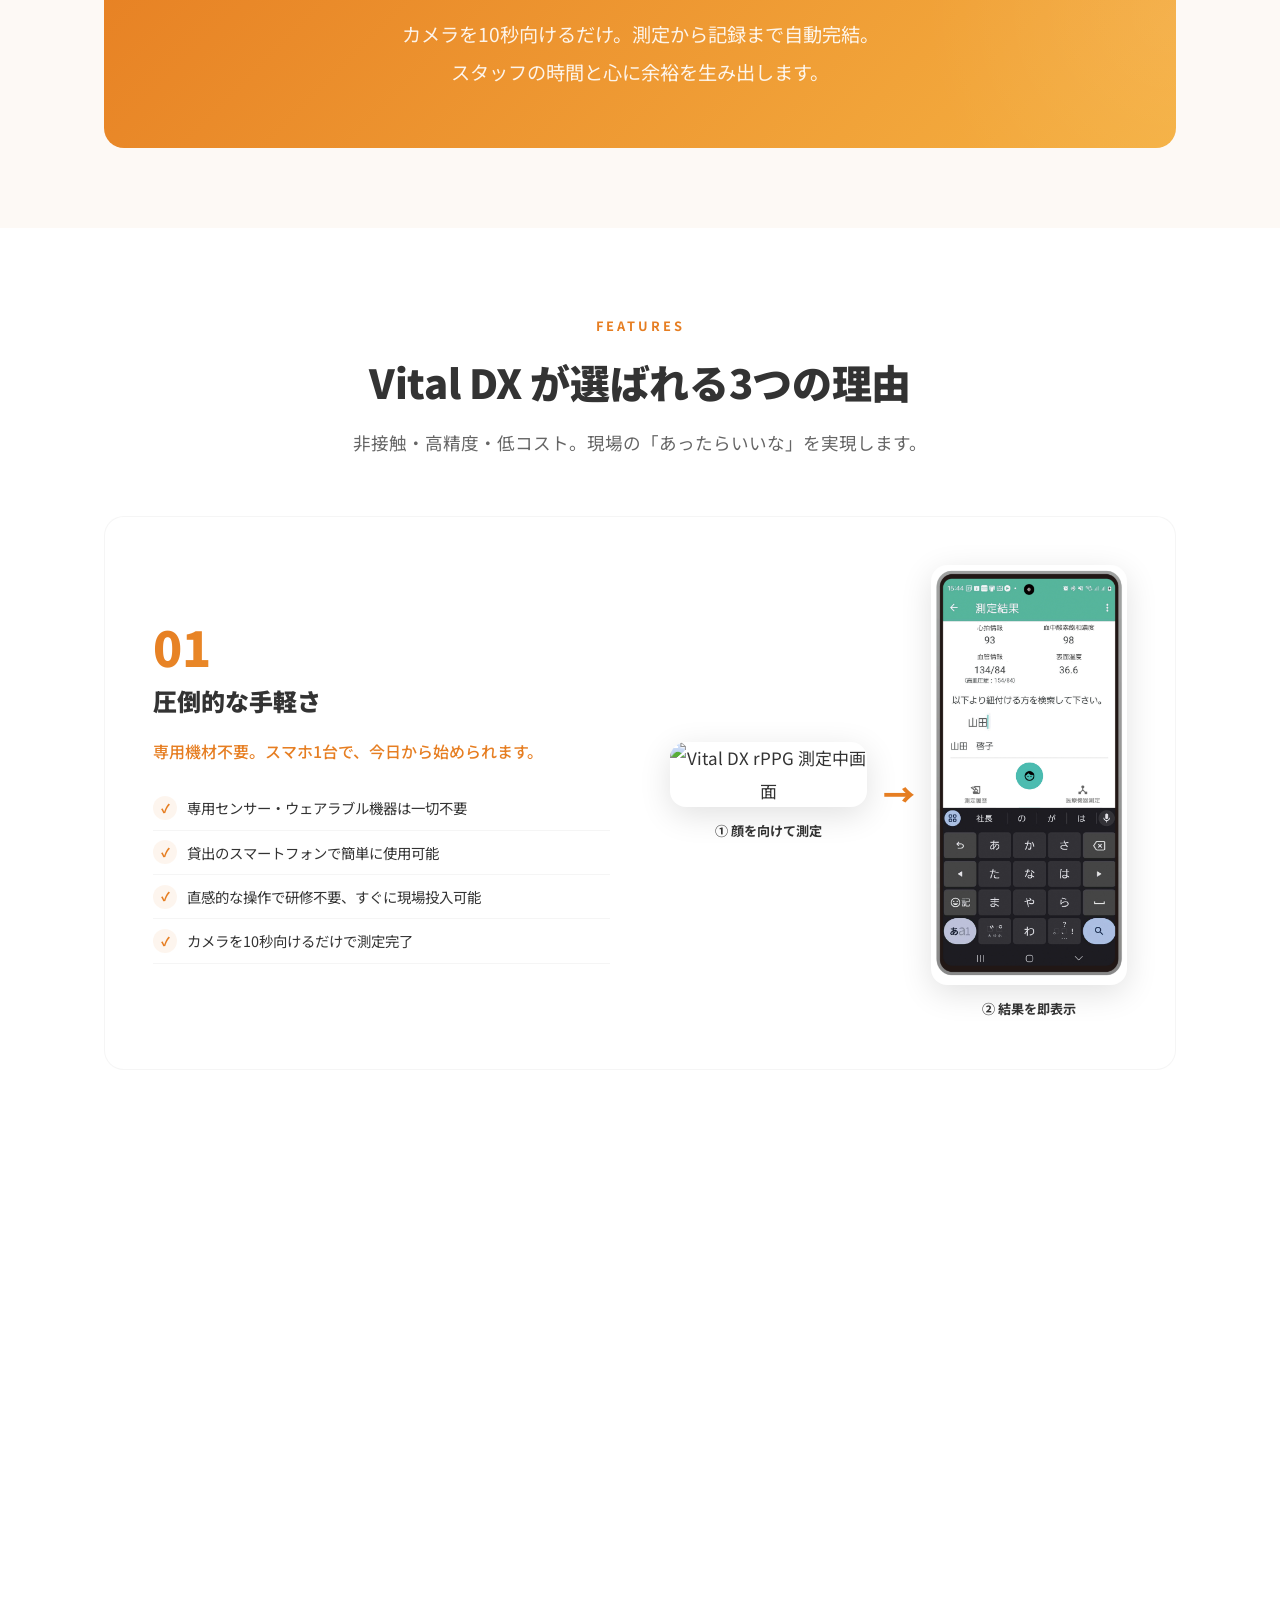
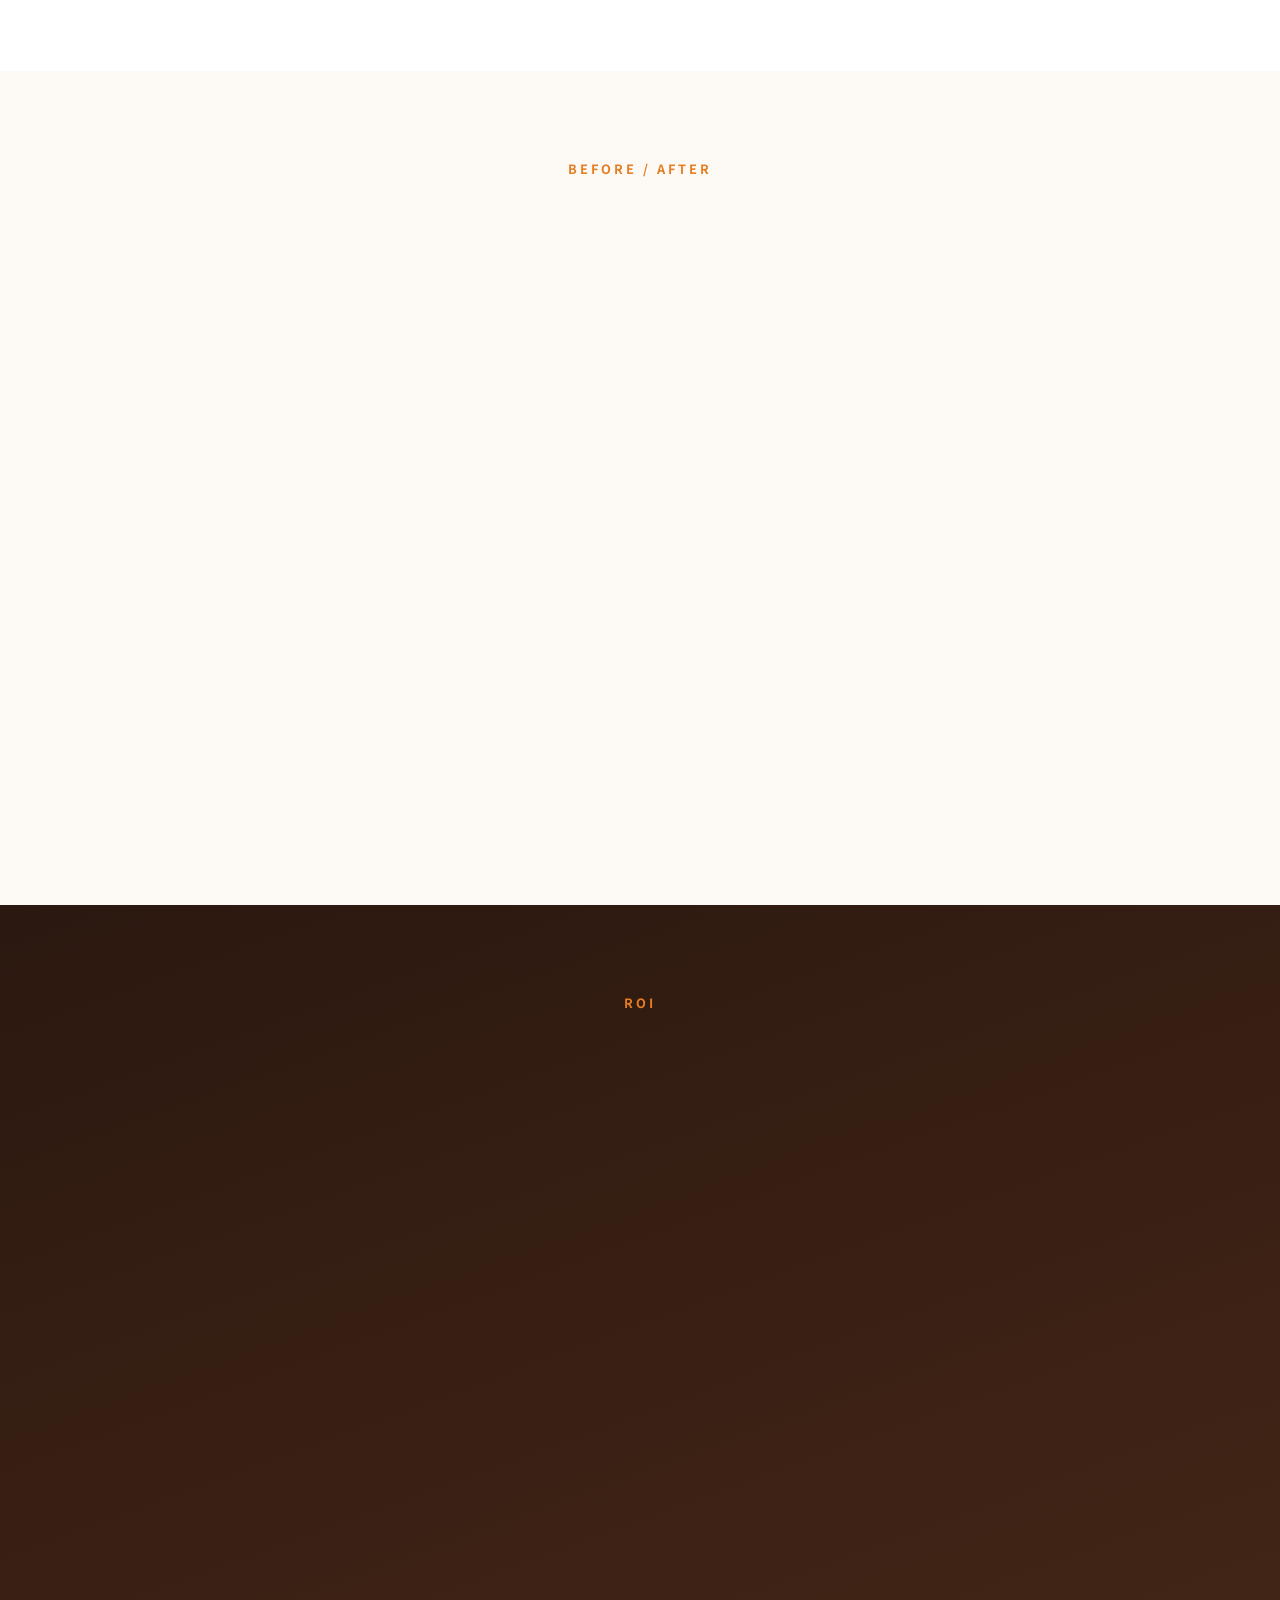
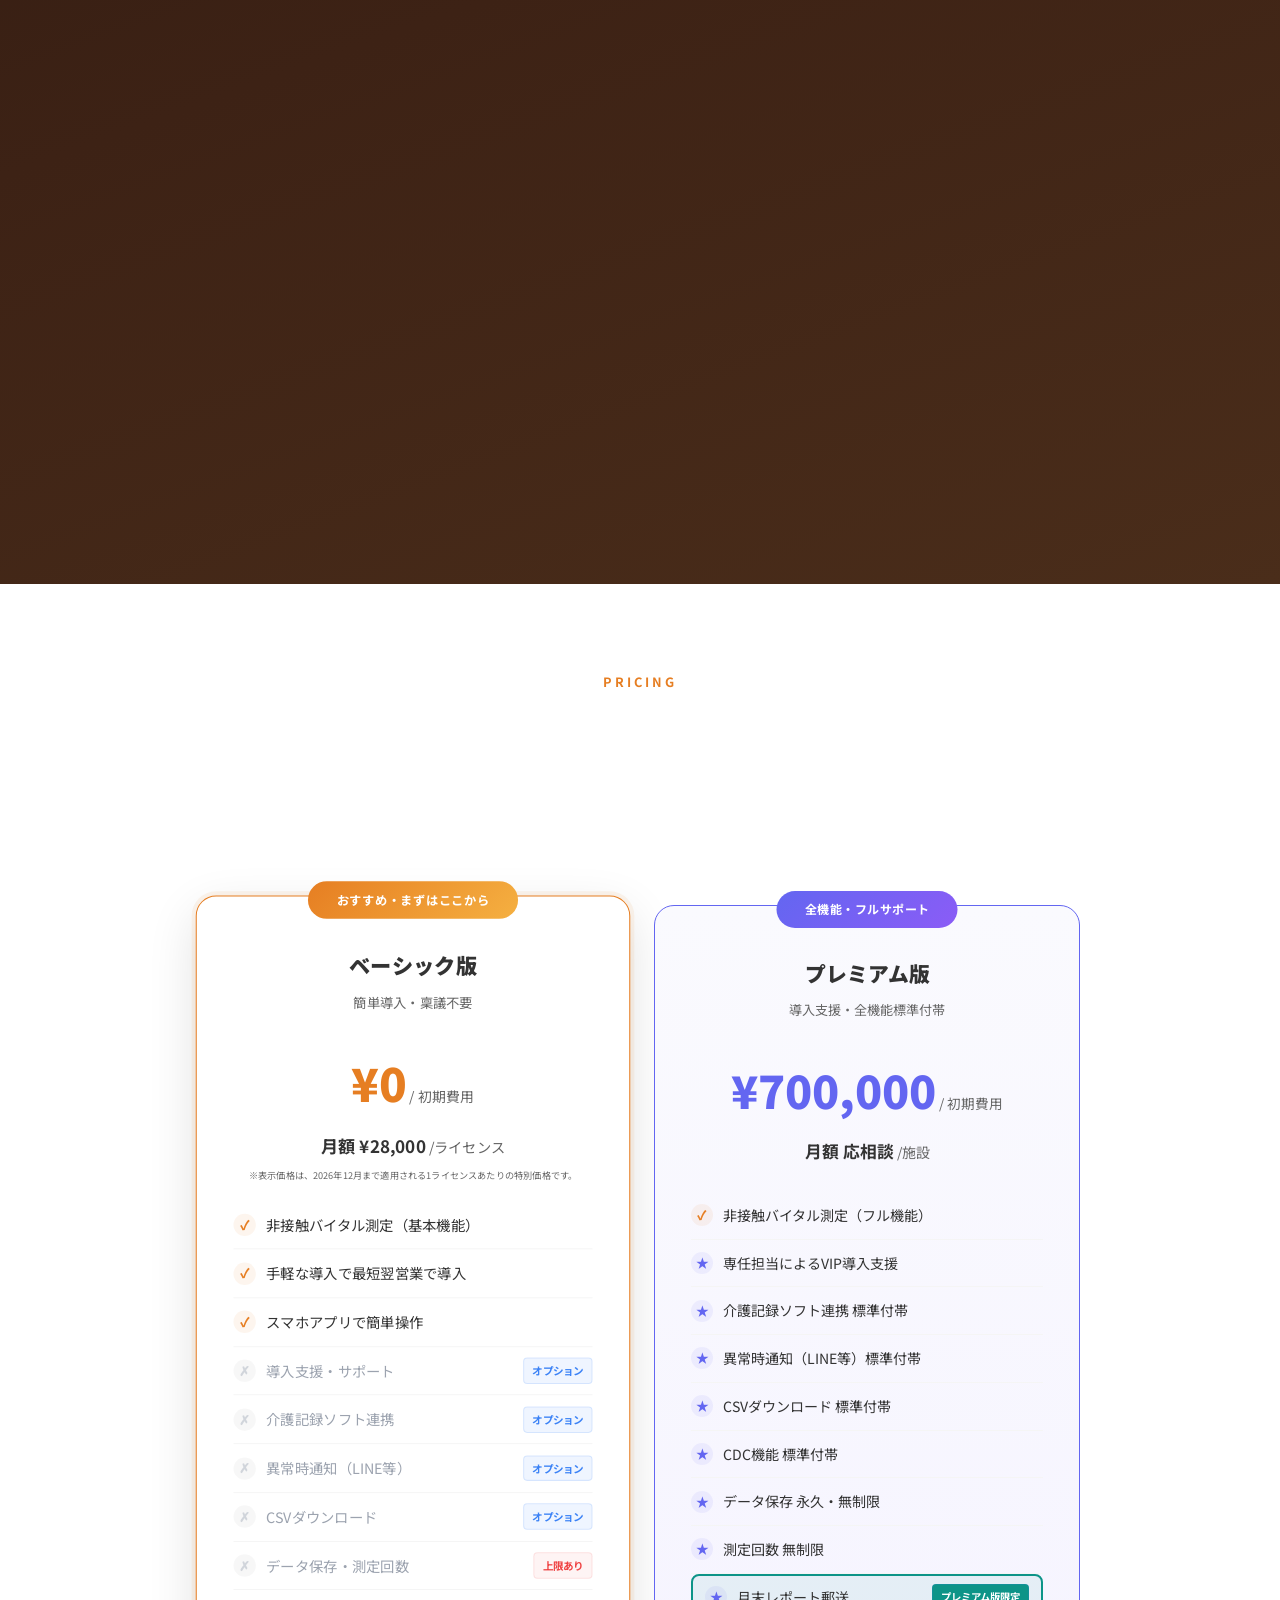
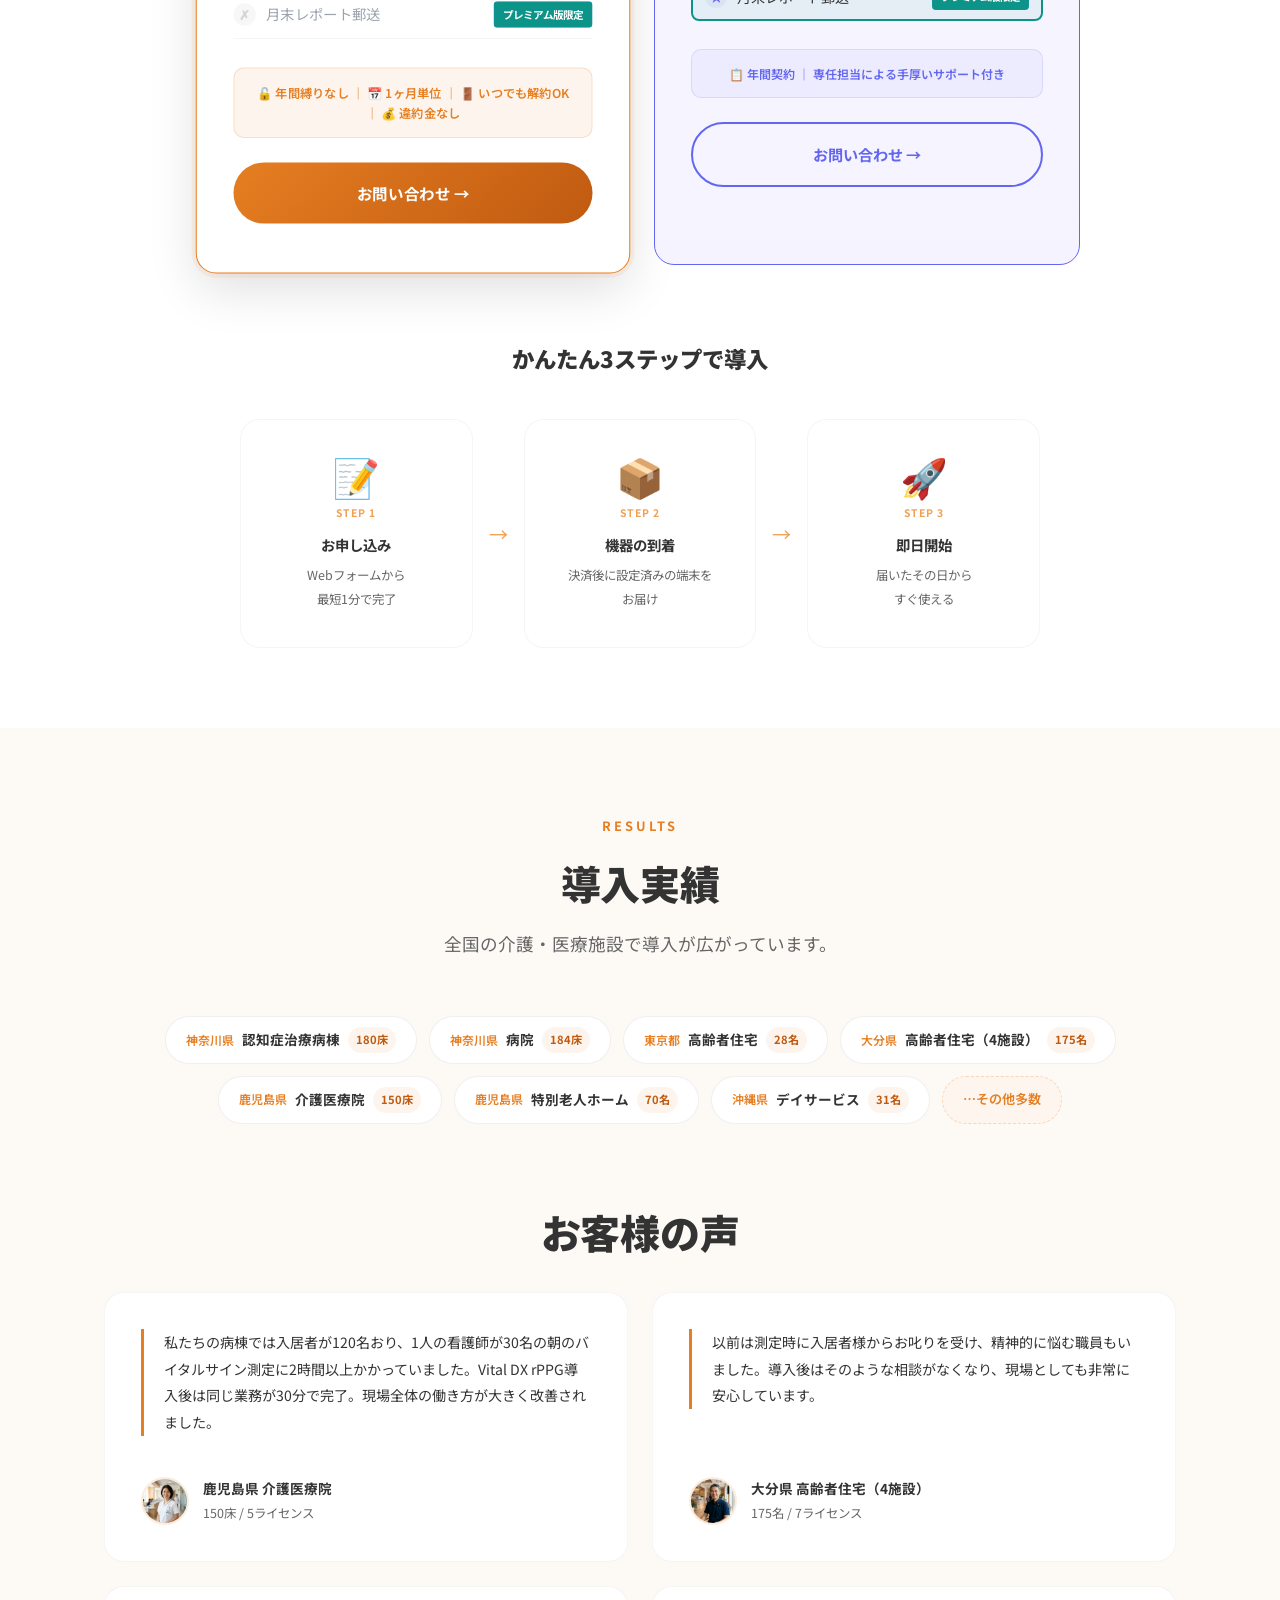
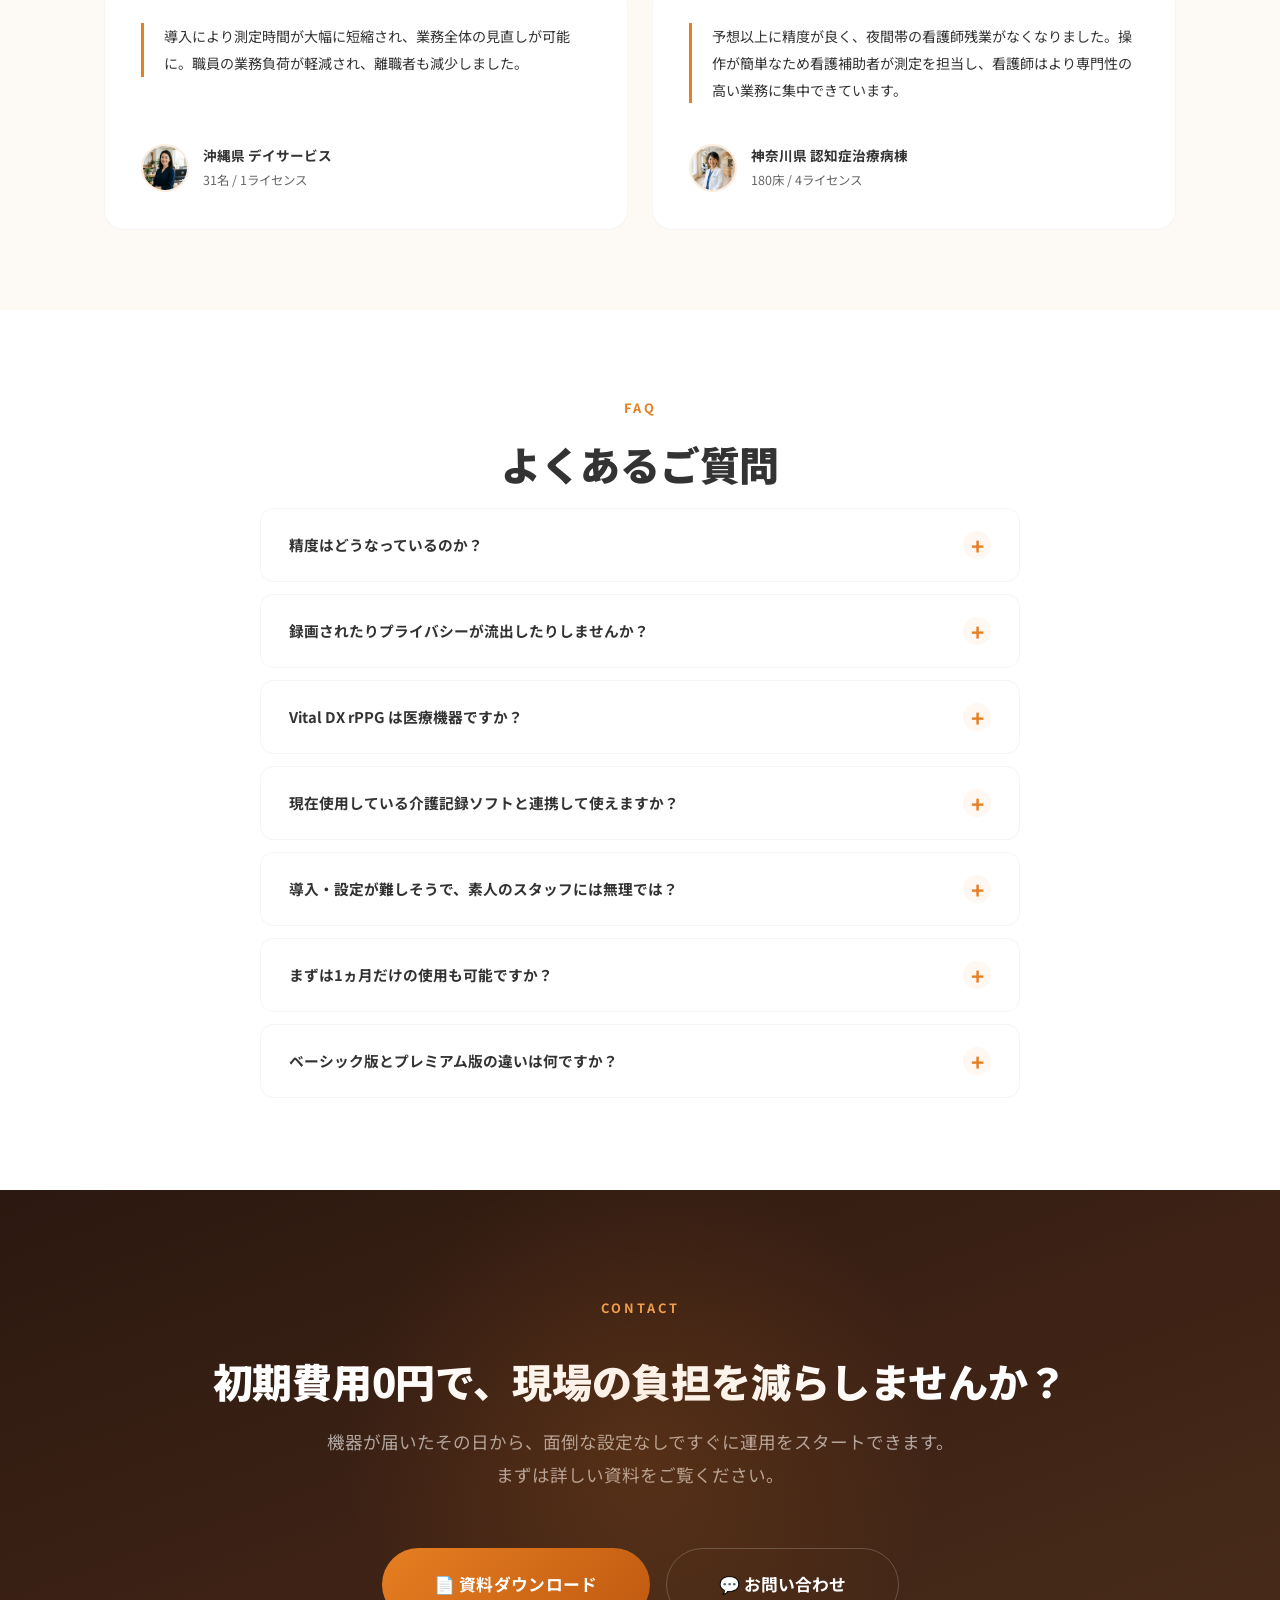
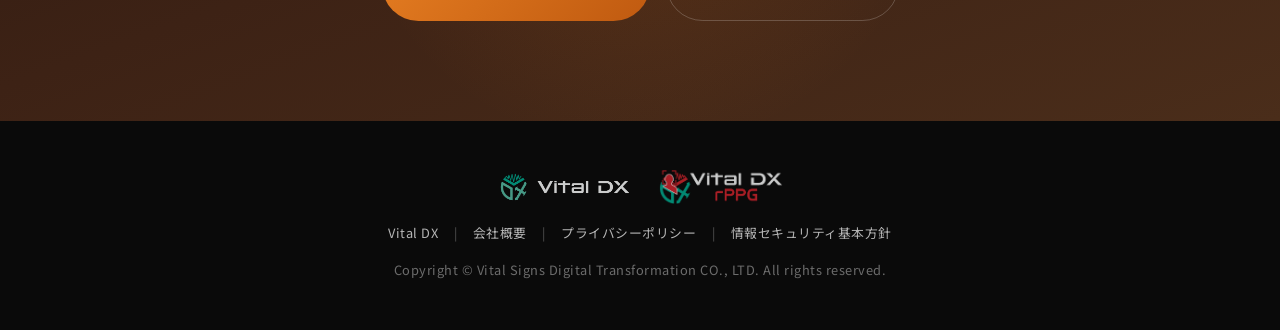
==== commit 475e23b4: "Update index.html" ====
--- a/index.html
+++ b/index.html
@@ -124,12 +124,12 @@
         <div class="feature-detail-image">
           <div class="app-flow">
             <div class="app-flow-step">
-              <img src="images/f_vdxrppg_ui-01.png" alt="Vital DX rPPG 測定中画面" class="app-screenshot">
+              <img src="images/f_vdxrppg_ui-01.jpg" alt="Vital DX rPPG 測定中画面" class="app-screenshot">
               <span class="app-flow-label">① 顔を向けて測定</span>
             </div>
             <div class="app-flow-arrow">→</div>
             <div class="app-flow-step">
-              <img src="images/f_vdxrppg_ui-03.png" alt="Vital DX rPPG 測定結果画面" class="app-screenshot">
+              <img src="images/f_vdxrppg_ui-03.jpg" alt="Vital DX rPPG 測定結果画面" class="app-screenshot">
               <span class="app-flow-label">② 結果を即表示</span>
             </div>
           </div>
@@ -638,4 +638,4 @@
   <script src="script.js"></script>
 </body>
 
-</html>+</html>
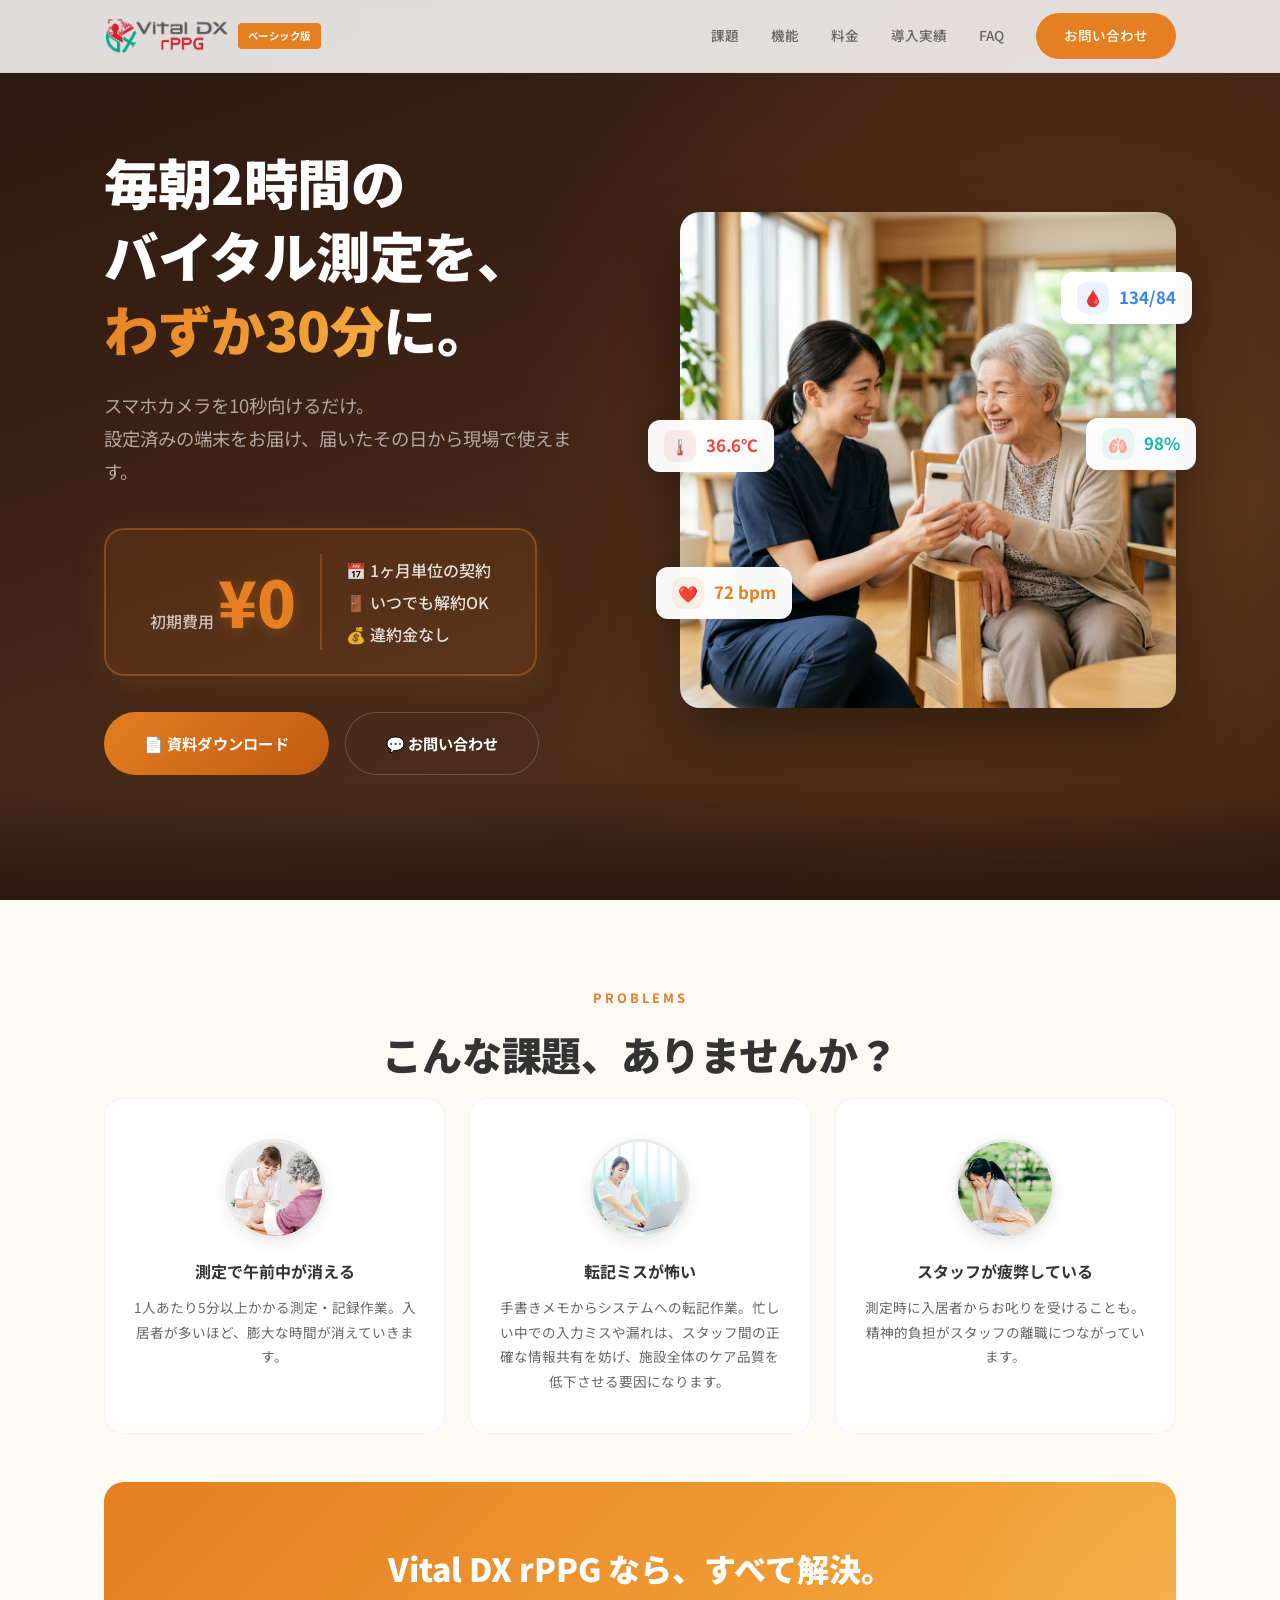
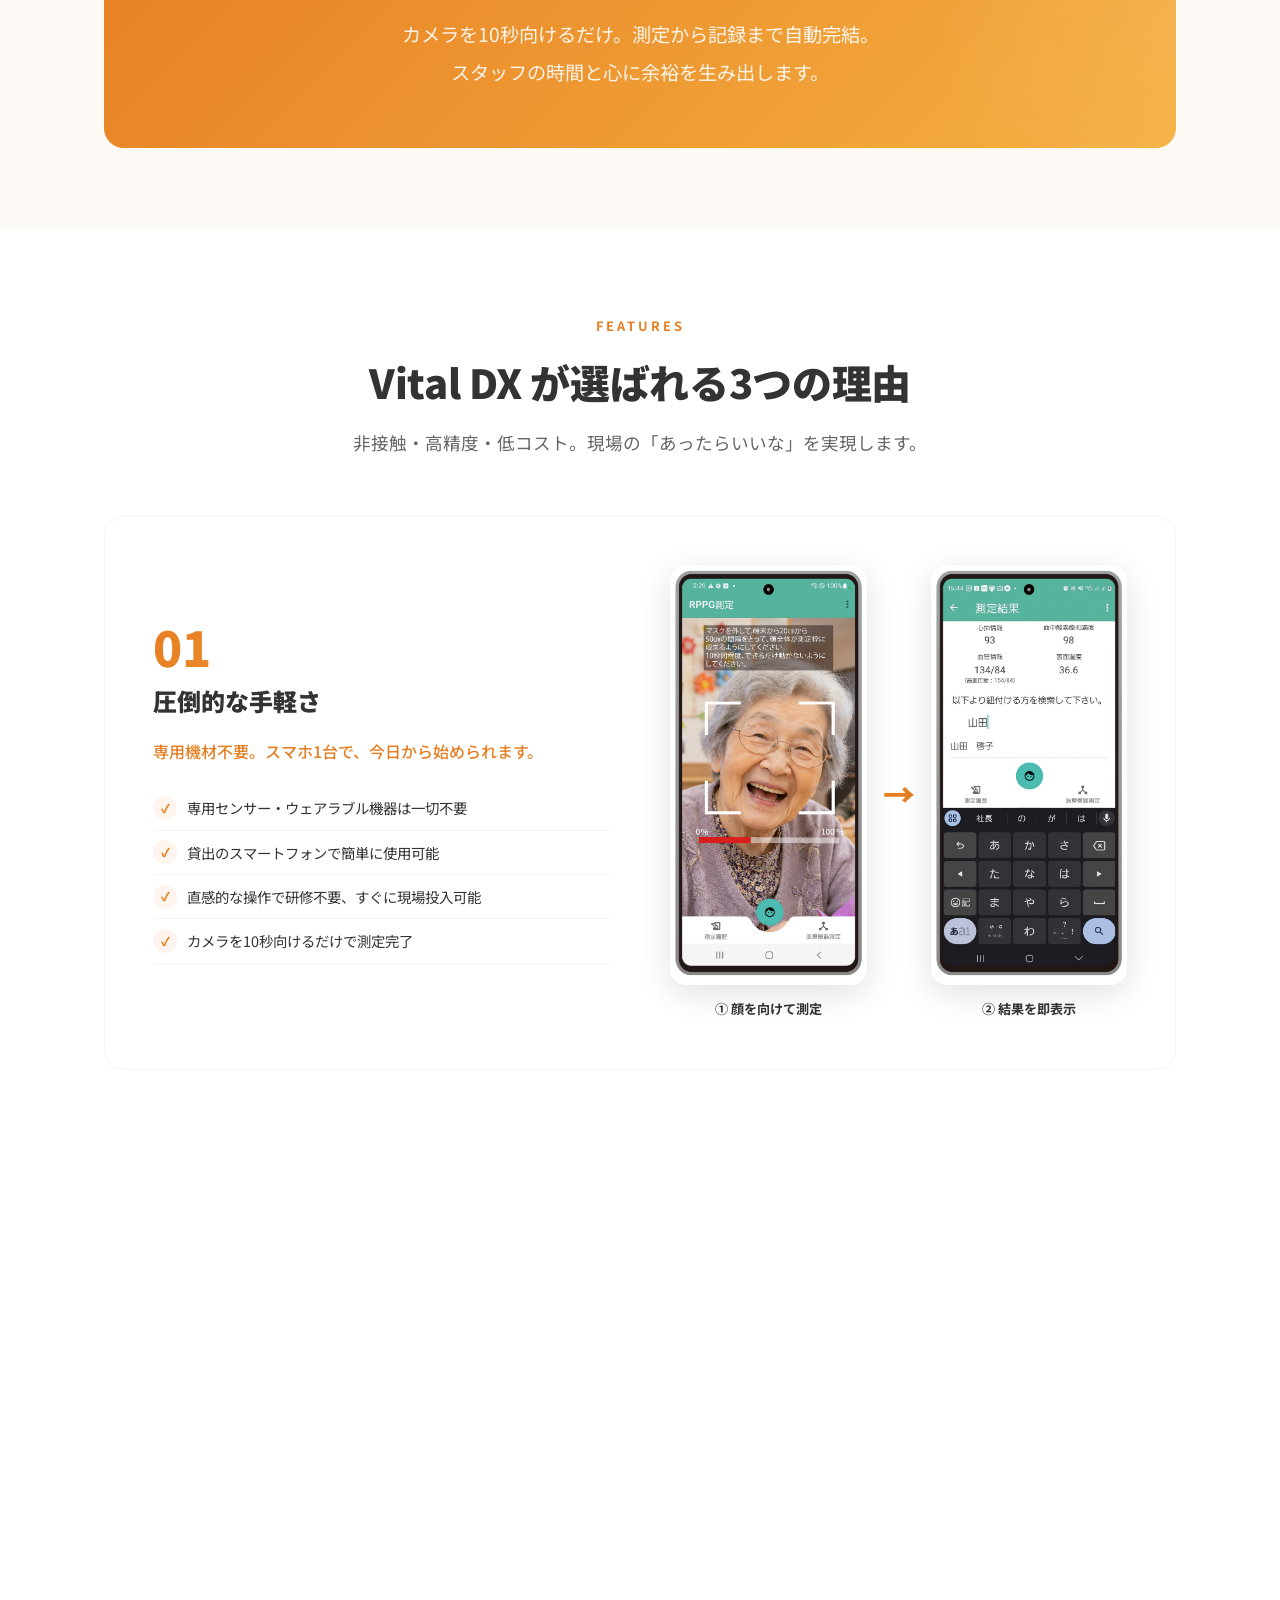
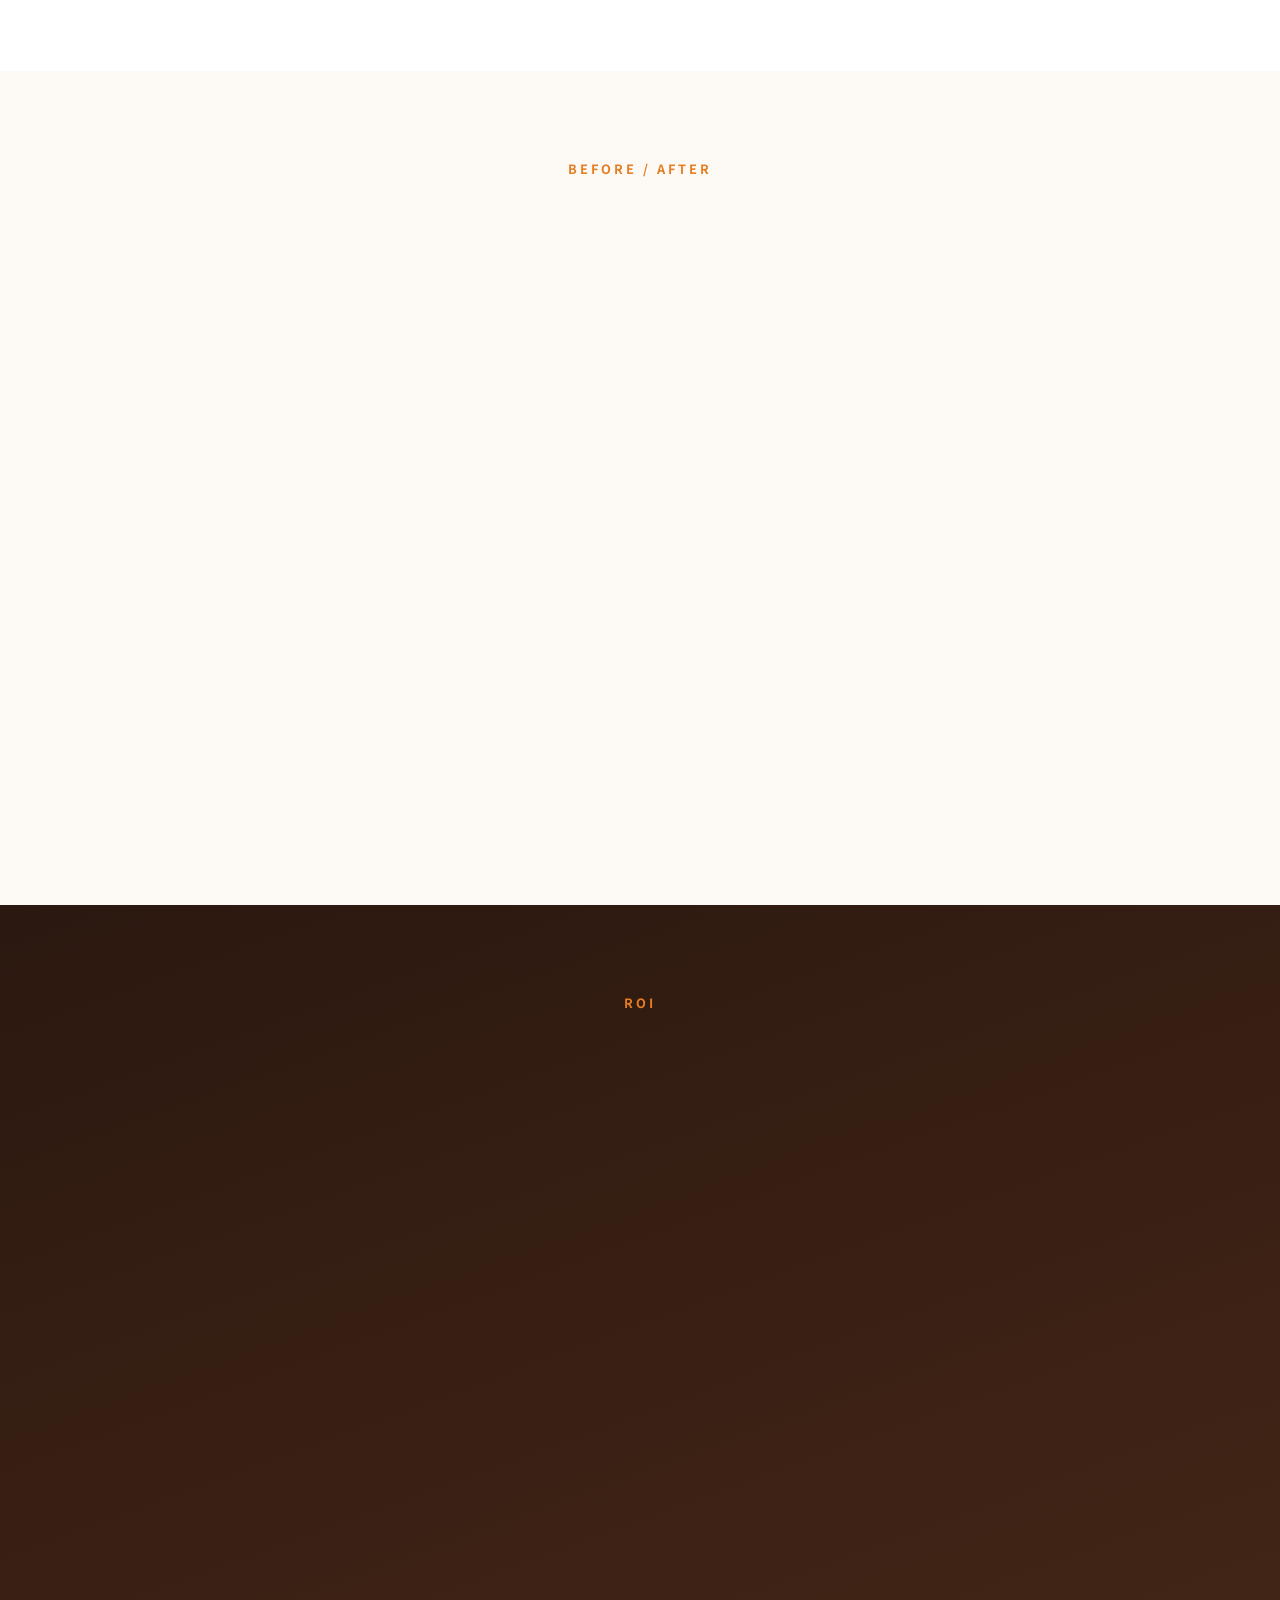
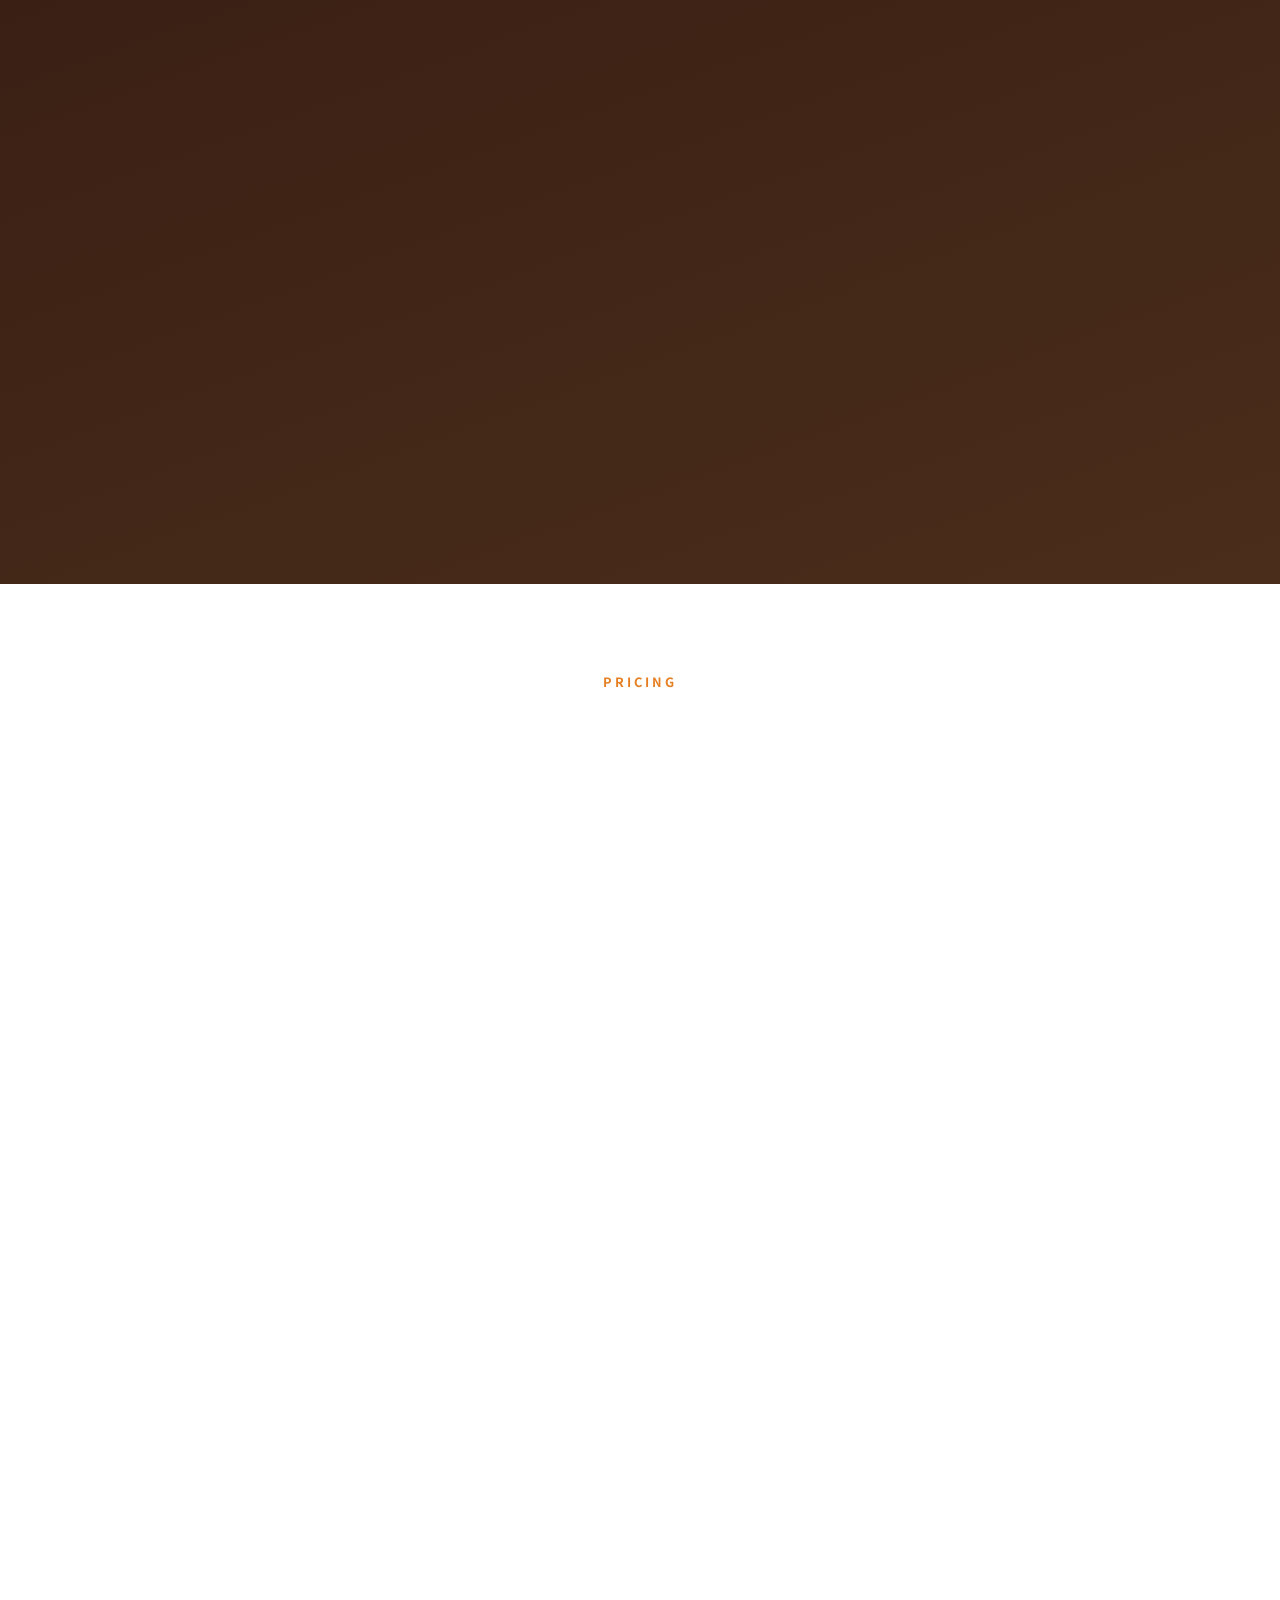
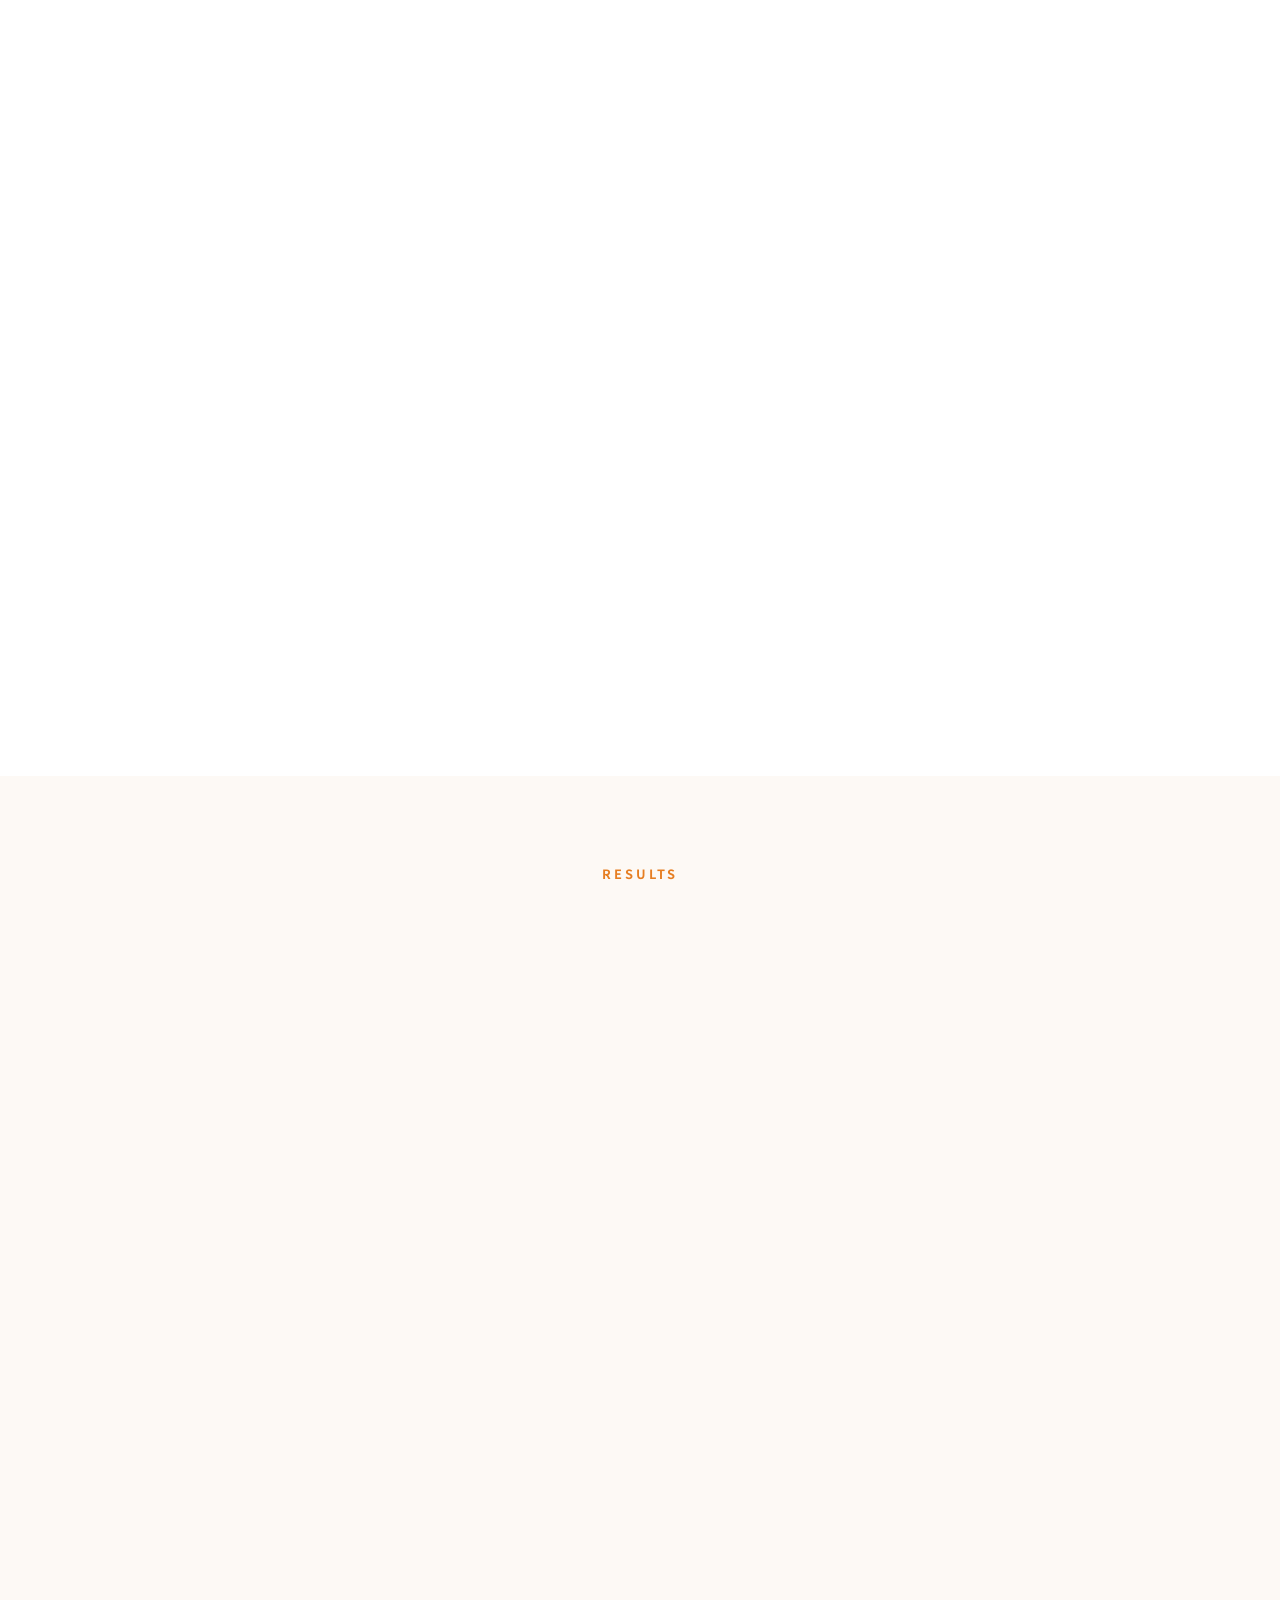
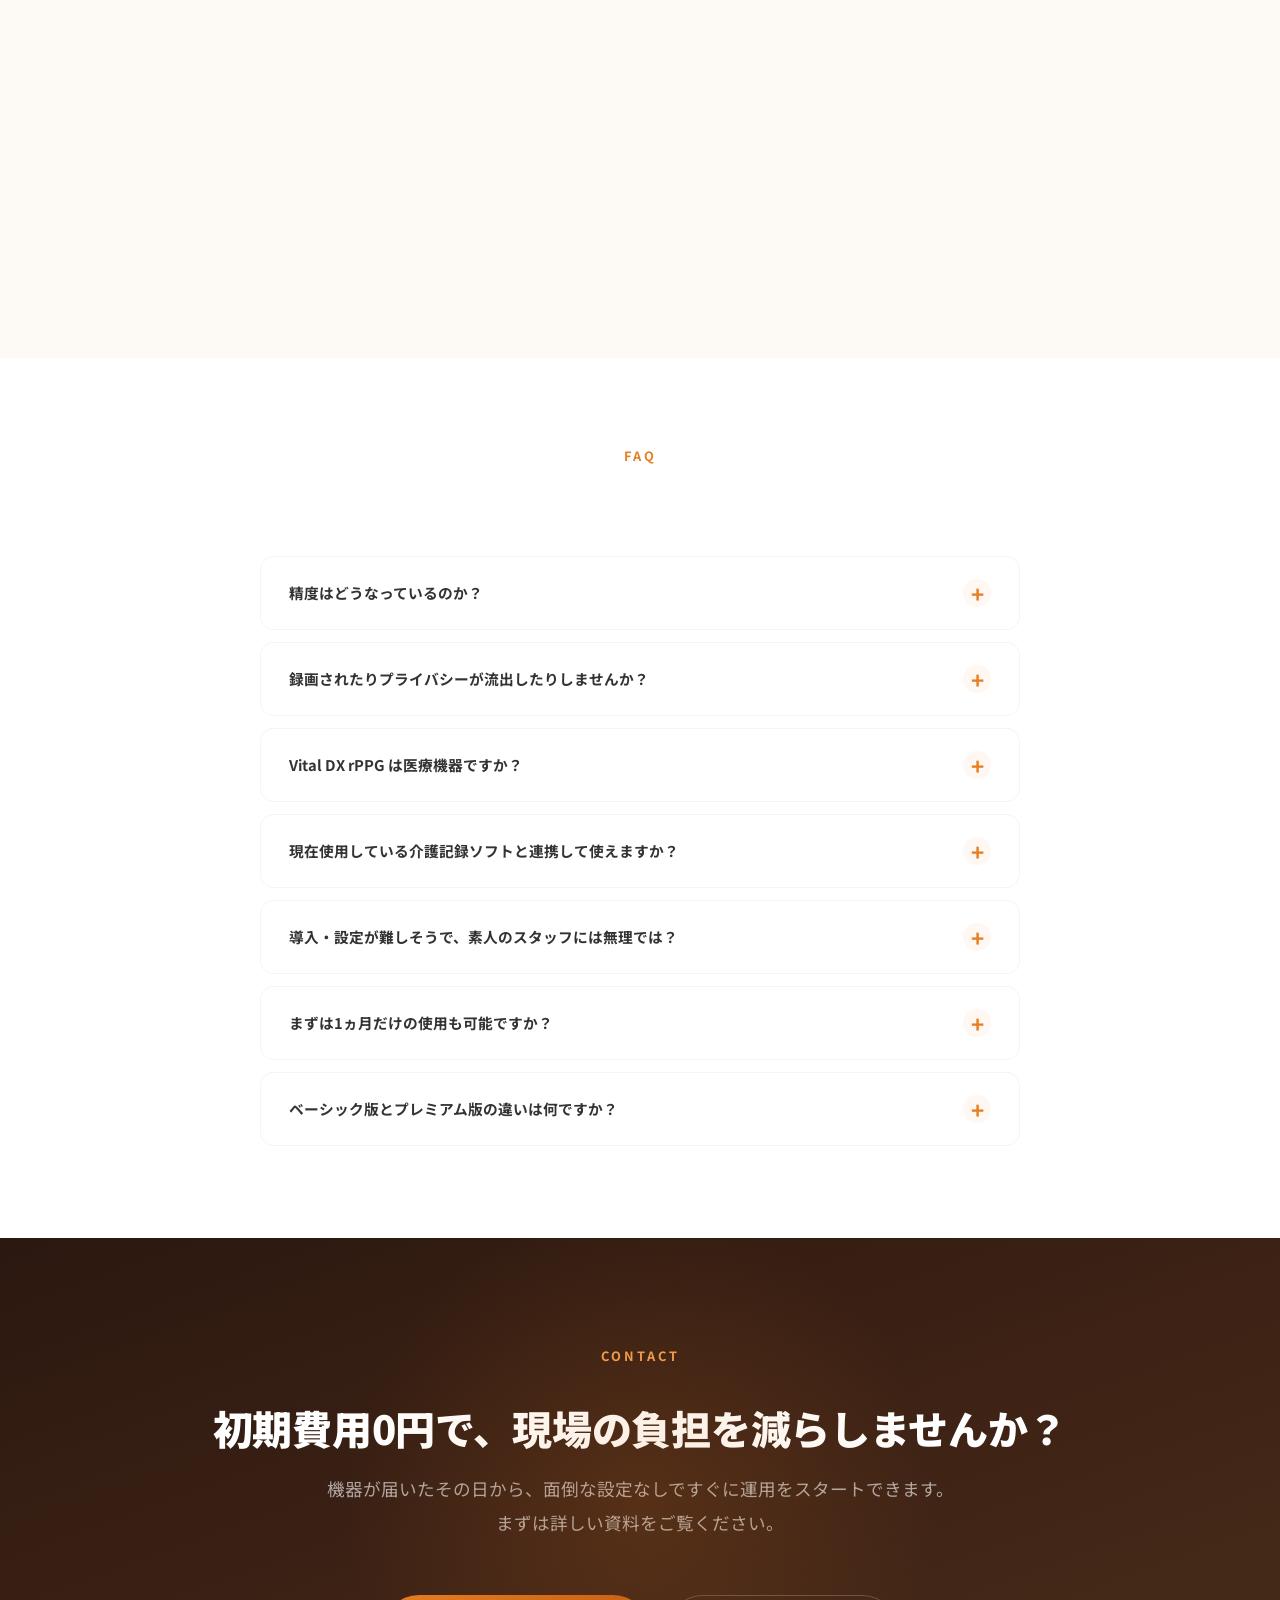
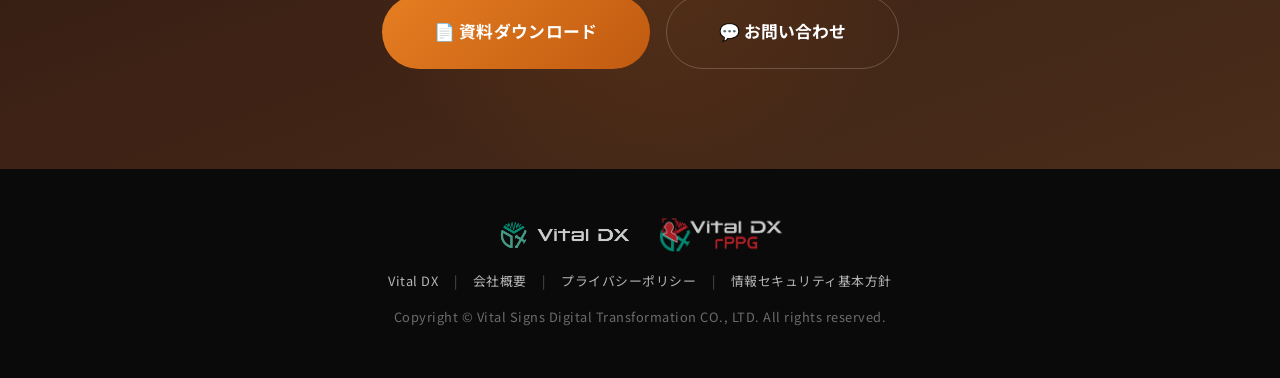
==== commit a8946bbe: "Update: form URLs, pricing details, campaign badge redesign" ====
--- a/index.html
+++ b/index.html
@@ -21,8 +21,7 @@
         <a href="#pricing">料金</a>
         <a href="#results">導入実績</a>
         <a href="#faq">FAQ</a>
-        <a href="https://forms.zohopublic.jp/vitaldx0/form/Untitled1/formperma/Fc3cBL9OxPFhltizhFcesuf-1lqNNftc95ltvo6Y7Xc"
-          class="btn-nav" target="_blank">お問い合わせ</a>
+        <a href="https://vital-dx.com/crm_forms/basic-lp.html" class="btn-nav" target="_blank">お問い合わせ</a>
       </nav>
       <button class="hamburger" id="hamburger" aria-label="メニュー"><span></span><span></span><span></span></button>
     </div>
@@ -46,8 +45,7 @@
           </div>
           <div class="hero-cta">
             <a href="資料/vdxチラシ(軽).pdf" class="btn-primary" target="_blank">📄 資料ダウンロード</a>
-            <a href="https://forms.zohopublic.jp/vitaldx0/form/Untitled1/formperma/Fc3cBL9OxPFhltizhFcesuf-1lqNNftc95ltvo6Y7Xc"
-              class="btn-secondary" target="_blank">💬 お問い合わせ</a>
+            <a href="https://vital-dx.com/crm_forms/basic-lp.html" class="btn-secondary" target="_blank">💬 お問い合わせ</a>
           </div>
         </div>
         <div class="hero-image">
@@ -334,16 +332,19 @@
           <div class="roi-cost-bar-group">
             <div class="roi-cost-tag roi-cost-tag-after">導入後</div>
             <div class="roi-cost-bar roi-cost-after">
-              <div class="roi-cost-fill" style="width:47%;background:linear-gradient(135deg,#F5B041,#F0A050);border-radius:8px 0 0 8px;">
+              <div class="roi-cost-fill"
+                style="width:47%;background:linear-gradient(135deg,#F5B041,#F0A050);border-radius:8px 0 0 8px;">
                 <span>ライセンス</span>
               </div>
-              <div class="roi-cost-fill" style="width:15%;background:linear-gradient(135deg,#ef4444,#dc2626);border-radius:0;">
+              <div class="roi-cost-fill"
+                style="width:15%;background:linear-gradient(135deg,#ef4444,#dc2626);border-radius:0;">
                 <span>人件費</span>
               </div>
               <div class="roi-cost-amount">月額 約<strong>43,000</strong>円</div>
             </div>
           </div>
-          <p style="font-size:.75rem;color:var(--text-light);margin-top:4px;margin-bottom:0;padding-left:76px;">※1ライセンス＝端末1台分</p>
+          <p style="font-size:.75rem;color:var(--text-light);margin-top:4px;margin-bottom:0;padding-left:76px;">
+            ※1ライセンス＝端末1台分</p>
           <div class="roi-cost-result">
             <span class="roi-cost-result-label">毎月の削減額</span>
             <span class="roi-cost-result-num">約<span class="count-up"
@@ -361,7 +362,8 @@
     <div class="container text-center">
       <span class="section-label">PRICING</span>
       <h2 class="section-title fade-in">料金プラン</h2>
-      <p class="section-desc fade-in">初期費用¥0・年間縛りなし。1ヶ月単位の契約で、リスクなく始められます。<br><span style="font-size:14px;">（※価格はすべて税抜きです）</span></p>
+      <p class="section-desc fade-in">初期費用¥0・年間縛りなし。1ヶ月単位の契約で、リスクなく始められます。<br><span
+          style="font-size:14px;">（※価格はすべて税抜きです）</span></p>
       <div class="pricing-grid">
         <div class="price-card recommended fade-in">
           <div class="price-badge">おすすめ・まずはここから</div>
@@ -379,14 +381,15 @@
             <li class="disabled">介護記録ソフト連携<span class="option-tag">オプション</span></li>
             <li class="disabled">異常時通知（LINE等）<span class="option-tag">オプション</span></li>
             <li class="disabled">CSVダウンロード<span class="option-tag">オプション</span></li>
-            <li class="disabled">データ保存・測定回数<span class="limit-tag">上限あり</span></li>
-            <li class="disabled">月末レポート郵送<span class="option-tag" style="background:#0d9488;color:#fff;">プレミアム版限定</span></li>
+            <li class="disabled">データ保存<span class="limit-tag">保存期限3か月</span></li>
+            <li class="disabled">測定回数<span class="limit-tag">1日30回まで</span></li>
+            <li class="disabled">月末レポート郵送<span class="option-tag" style="background:#0d9488;color:#fff;">プレミアム版限定</span>
+            </li>
           </ul>
           <div class="contract-note basic-note">
             <p>🔓 年間縛りなし ｜ 📅 1ヶ月単位 ｜ 🚪 いつでも解約OK ｜ 💰 違約金なし</p>
           </div>
-          <a href="https://forms.zohopublic.jp/vitaldx0/form/Untitled1/formperma/Fc3cBL9OxPFhltizhFcesuf-1lqNNftc95ltvo6Y7Xc"
-            class="btn-primary" target="_blank">お問い合わせ →</a>
+          <a href="https://vital-dx.com/crm_forms/basic-lp.html" class="btn-primary" target="_blank">お問い合わせ →</a>
         </div>
         <div class="price-card premium fade-in">
           <div class="price-badge premium-badge">全機能・フルサポート</div>
@@ -403,13 +406,14 @@
             <li class="highlight-feature">CDC機能 標準付帯</li>
             <li class="highlight-feature">データ保存 永久・無制限</li>
             <li class="highlight-feature">測定回数 無制限</li>
-            <li class="highlight-feature" style="border:2px solid #0d9488;border-radius:8px;padding:8px 12px;background:rgba(13,148,136,.08);">月末レポート郵送<span class="option-tag"
-                style="background:#0d9488;color:#fff;">プレミアム版限定</span></li>
+            <li class="highlight-feature"
+              style="border:2px solid #0d9488;border-radius:8px;padding:8px 12px;background:rgba(13,148,136,.08);">
+              月末レポート郵送<span class="option-tag" style="background:#0d9488;color:#fff;">プレミアム版限定</span></li>
           </ul>
           <div class="contract-note premium-note">
             <p>📋 年間契約 ｜ 専任担当による手厚いサポート付き</p>
           </div>
-          <a href="https://zcform.jp/glxtX" class="btn-outline" target="_blank">お問い合わせ →</a>
+          <a href="https://vital-dx.com/crm_forms/mainhp.html" class="btn-outline" target="_blank">お問い合わせ →</a>
         </div>
       </div>
 
@@ -546,7 +550,7 @@
           <div class="faq-q">精度はどうなっているのか？</div>
           <div class="faq-a">
             <p>
-              <strong>医療機器のような「確定診断」にはご使用いただけませんが、日々の体調変化を把握する「目安」として、十分に実用的な精度を備えています。</strong><br>本システムは、独自のAI（人工知能）が1秒間に約30枚の顔画像を高速処理し、目に見えない微細な血流の変化を捉えてバイタルサインを算出します。「いつもと違う」という体調の変化にいち早く気づくためのツールとして、多くの施設様でご納得のうえ活用いただいております。
+              <strong>医療機器のような「医療的な診断」にはご使用いただけませんが、日々の体調変化を把握する「目安」として、十分に実用的な精度を備えています。</strong><br>本システムは、独自のAI（人工知能）が1秒間に約30枚の顔画像を高速処理し、目に見えない微細な血流の変化を捉えてバイタルサインを算出します。「いつもと違う」という体調の変化にいち早く気づくためのツールとして、多くの施設様でご納得のうえ活用いただいております。
             </p>
           </div>
         </div>
@@ -570,7 +574,10 @@
           <div class="faq-q">現在使用している介護記録ソフトと連携して使えますか？</div>
           <div class="faq-a">
             <p>
-              <strong>はい、多くの主要な介護記録ソフトと連携可能です。また、弊社の専用アプリ単体でもご利用いただけます。</strong><br>「<a href="https://care-data-connect.com/#about_cdc" target="_blank" style="color:var(--primary);text-decoration:underline;">ケアデータコネクト</a>」に対応している「ほのぼのNEXT」などの記録ソフトをお使いであれば、測定データを自動で送ることができます。<span style="font-size:10px;color:var(--text-light);">（※「ケアデータコネクト」は、株式会社ブライト・ヴィーの登録商標です。）</span><br>万が一、現在お使いのソフトが連携に対応していない場合でも、弊社の専用「Viewerアプリ」だけでバイタルデータの測定・確認を行うことが可能です。「まずは毎日の測定時間を短縮したい」という施設様には、アプリ単体での導入も大変ご好評いただいております。
+              <strong>はい、多くの主要な介護記録ソフトと連携可能です。また、弊社の専用アプリ単体でもご利用いただけます。</strong><br>「<a
+                href="https://care-data-connect.com/#about_cdc" target="_blank"
+                style="color:var(--primary);text-decoration:underline;">ケアデータコネクト</a>」に対応している「ほのぼのNEXT」などの記録ソフトをお使いであれば、測定データを自動で送ることができます。<span
+                style="font-size:10px;color:var(--text-light);">（※「ケアデータコネクト」は、株式会社ブライト・ヴィーの登録商標です。）</span><br>万が一、現在お使いのソフトが連携に対応していない場合でも、弊社の専用「Viewerアプリ」だけでバイタルデータの測定・確認を行うことが可能です。「まずは毎日の測定時間を短縮したい」という施設様には、アプリ単体での導入も大変ご好評いただいております。
             </p>
           </div>
         </div>
@@ -578,7 +585,7 @@
           <div class="faq-q">導入・設定が難しそうで、素人のスタッフには無理では？</div>
           <div class="faq-a">
             <p>
-              <strong>操作は非常にシンプルで、特別なIT知識は不要です。</strong><br>普段お使いのスマートフォンやタブレットにアプリを入れ、お顔を10秒間かざすだけで測定が完了します。新人スタッフの方でも、説明書を読まずにその日から使いこなせるほど直感的な操作感を実現しています。
+              <strong>操作は非常にシンプルで、特別なIT知識は不要です。</strong><br>貸出のスマートフォンでお顔を10秒間かざすだけで測定が完了します。新人スタッフの方でも、説明書を読まずにその日から使いこなせるほど直感的な操作感を実現しています。
             </p>
           </div>
         </div>
@@ -586,7 +593,8 @@
           <div class="faq-q">まずは1ヵ月だけの使用も可能ですか？</div>
           <div class="faq-a">
             <p>
-              <strong>はい、もちろん可能です。契約期間の縛りは一切ございませんので、1ヶ月単位でご利用いただけます。</strong><br><span style="font-size:10px;color:var(--text-light);">（※解約はいつでも可能ですが、料金は1ヶ月単位でのご精算となります。日割り計算はございませんのでご了承ください。）</span><br><br>また、ご活用いただく中で「さらに多くの機能を使いたい」と思われた場合は、上位の「プレミアム版」へスムーズに切り替えることも可能です。まずは手軽に導入できるベーシック版から、ぜひその便利さをご実感ください。
+              <strong>はい、もちろん可能です。契約期間の縛りは一切ございませんので、1ヶ月単位でご利用いただけます。</strong><br><span
+                style="font-size:10px;color:var(--text-light);">（※解約はいつでも可能ですが、料金は1ヶ月単位でのご精算となります。日割り計算はございませんのでご了承ください。）</span><br><br>また、ご活用いただく中で「さらに多くの機能を使いたい」と思われた場合は、上位の「プレミアム版」へスムーズに切り替えることも可能です。まずは手軽に導入できるベーシック版から、ぜひその便利さをご実感ください。
             </p>
           </div>
         </div>
@@ -594,7 +602,8 @@
           <div class="faq-q">ベーシック版とプレミアム版の違いは何ですか？</div>
           <div class="faq-a">
             <p>
-              <strong>ベーシック版は、初期費用が一切かからないスモールスタート向けのプランですが、その分「使い勝手」にいくつかの制限が設けられています。</strong><br>例えば、測定回数やデータの保管期間に上限があるほか、データの一括出力や異常時の自動通知機能がないため、「自分たちでデータを管理する手間」が少し発生します。<br>ただし、「自動通知機能だけ追加したい」「データ出力機能が欲しい」といったご要望には、オプション料金をお支払いいただくことで、必要な機能だけを個別に追加いただけます。<br>これら制限の有無や詳しい違いにつきましては、「<a href="#pricing" style="color:var(--primary);text-decoration:underline;">料金プラン</a>」の比較表をご覧ください。
+              <strong>ベーシック版は、初期費用が一切かからないスモールスタート向けのプランですが、その分「使い勝手」にいくつかの制限が設けられています。</strong><br>例えば、測定回数やデータの保管期間に上限があるほか、データの一括出力や異常時の自動通知機能がないため、「自分たちでデータを管理する手間」が少し発生します。<br>ただし、「自動通知機能だけ追加したい」「データ出力機能が欲しい」といったご要望には、オプション料金をお支払いいただくことで、必要な機能だけを個別に追加いただけます。<br>これら制限の有無や詳しい違いにつきましては、「<a
+                href="#pricing" style="color:var(--primary);text-decoration:underline;">料金プラン</a>」の比較表をご覧ください。
             </p>
           </div>
         </div>
@@ -610,8 +619,8 @@
       <div class="cta-buttons fade-in">
         <a href="資料/vdxチラシ(軽).pdf" class="btn-primary" style="font-size:1.05rem;padding:20px 52px" target="_blank">📄
           資料ダウンロード</a>
-        <a href="https://forms.zohopublic.jp/vitaldx0/form/Untitled1/formperma/Fc3cBL9OxPFhltizhFcesuf-1lqNNftc95ltvo6Y7Xc"
-          class="btn-secondary" style="font-size:1.05rem;padding:20px 52px" target="_blank">💬 お問い合わせ</a>
+        <a href="https://vital-dx.com/crm_forms/basic-lp.html" class="btn-secondary"
+          style="font-size:1.05rem;padding:20px 52px" target="_blank">💬 お問い合わせ</a>
       </div>
     </div>
   </section>
@@ -619,17 +628,23 @@
   <footer class="footer">
     <div class="container">
       <div style="margin-bottom:16px;display:flex;justify-content:center;align-items:center;gap:24px;">
-        <a href="https://vital-dx.com/" target="_blank"><img src="images/logo/vitaldx_banner_white.png" alt="Vital DX" style="height:36px;opacity:.8;"></a>
-        <a href="#hero"><img src="images/logo/VitalDXrPPGvwhite--05.png" alt="Vital DX rPPG" style="height:36px;opacity:.8;"></a>
+        <a href="https://vital-dx.com/" target="_blank"><img src="images/logo/vitaldx_banner_white.png" alt="Vital DX"
+            style="height:36px;opacity:.8;"></a>
+        <a href="#hero"><img src="images/logo/VitalDXrPPGvwhite--05.png" alt="Vital DX rPPG"
+            style="height:36px;opacity:.8;"></a>
       </div>
       <div style="margin-bottom:12px;font-size:.8rem;">
-        <a href="https://vital-dx.com/" target="_blank" style="color:rgba(255,255,255,.7);text-decoration:none;margin:0 12px;">Vital DX</a>
+        <a href="https://vital-dx.com/" target="_blank"
+          style="color:rgba(255,255,255,.7);text-decoration:none;margin:0 12px;">Vital DX</a>
         <span style="color:rgba(255,255,255,.3);">|</span>
-        <a href="https://vital-dx.com/company.html" target="_blank" style="color:rgba(255,255,255,.7);text-decoration:none;margin:0 12px;">会社概要</a>
+        <a href="https://vital-dx.com/company.html" target="_blank"
+          style="color:rgba(255,255,255,.7);text-decoration:none;margin:0 12px;">会社概要</a>
         <span style="color:rgba(255,255,255,.3);">|</span>
-        <a href="https://vital-dx.com/privacy-policy.html" target="_blank" style="color:rgba(255,255,255,.7);text-decoration:none;margin:0 12px;">プライバシーポリシー</a>
+        <a href="https://vital-dx.com/privacy-policy.html" target="_blank"
+          style="color:rgba(255,255,255,.7);text-decoration:none;margin:0 12px;">プライバシーポリシー</a>
         <span style="color:rgba(255,255,255,.3);">|</span>
-        <a href="https://vital-dx.com/security.html" target="_blank" style="color:rgba(255,255,255,.7);text-decoration:none;margin:0 12px;">情報セキュリティ基本方針</a>
+        <a href="https://vital-dx.com/security.html" target="_blank"
+          style="color:rgba(255,255,255,.7);text-decoration:none;margin:0 12px;">情報セキュリティ基本方針</a>
       </div>
       <p>Copyright &copy; Vital Signs Digital Transformation CO., LTD. All rights reserved.</p>
     </div>
@@ -638,4 +653,4 @@
   <script src="script.js"></script>
 </body>
 
-</html>
+</html>
